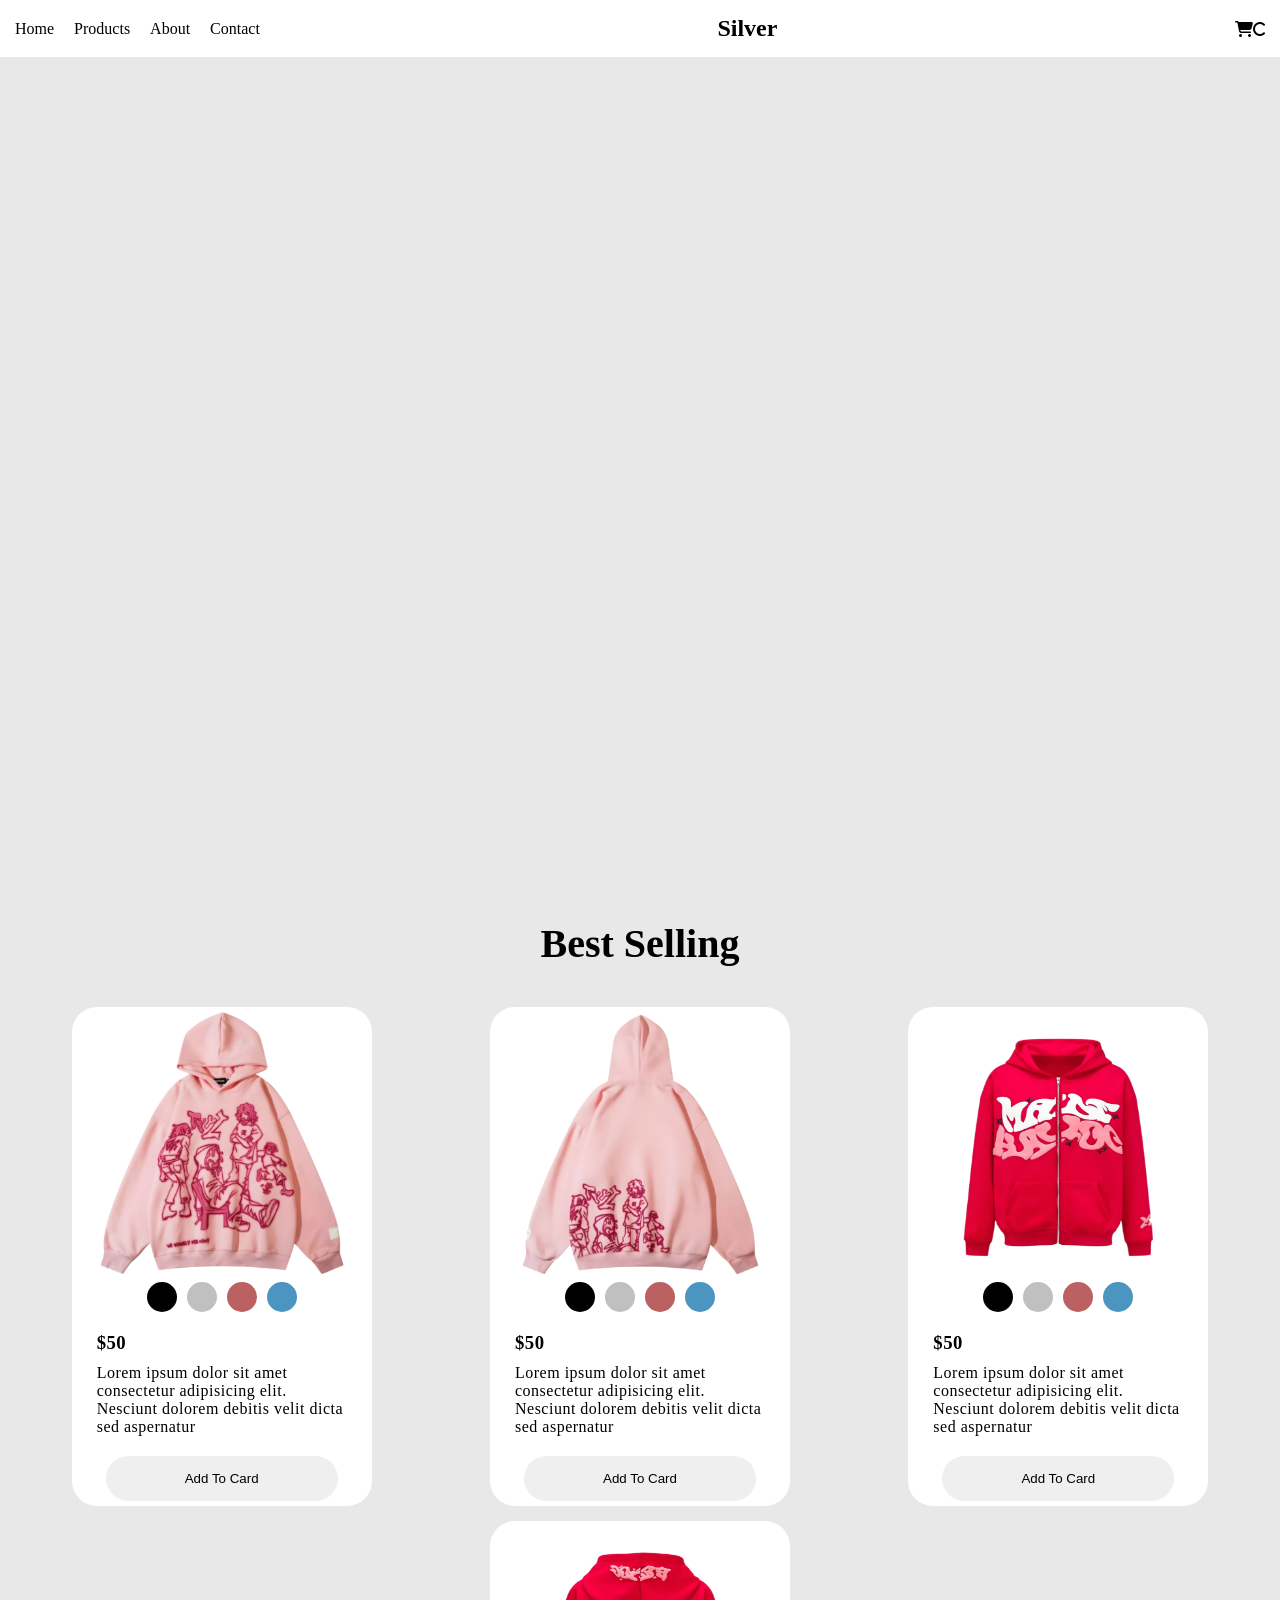
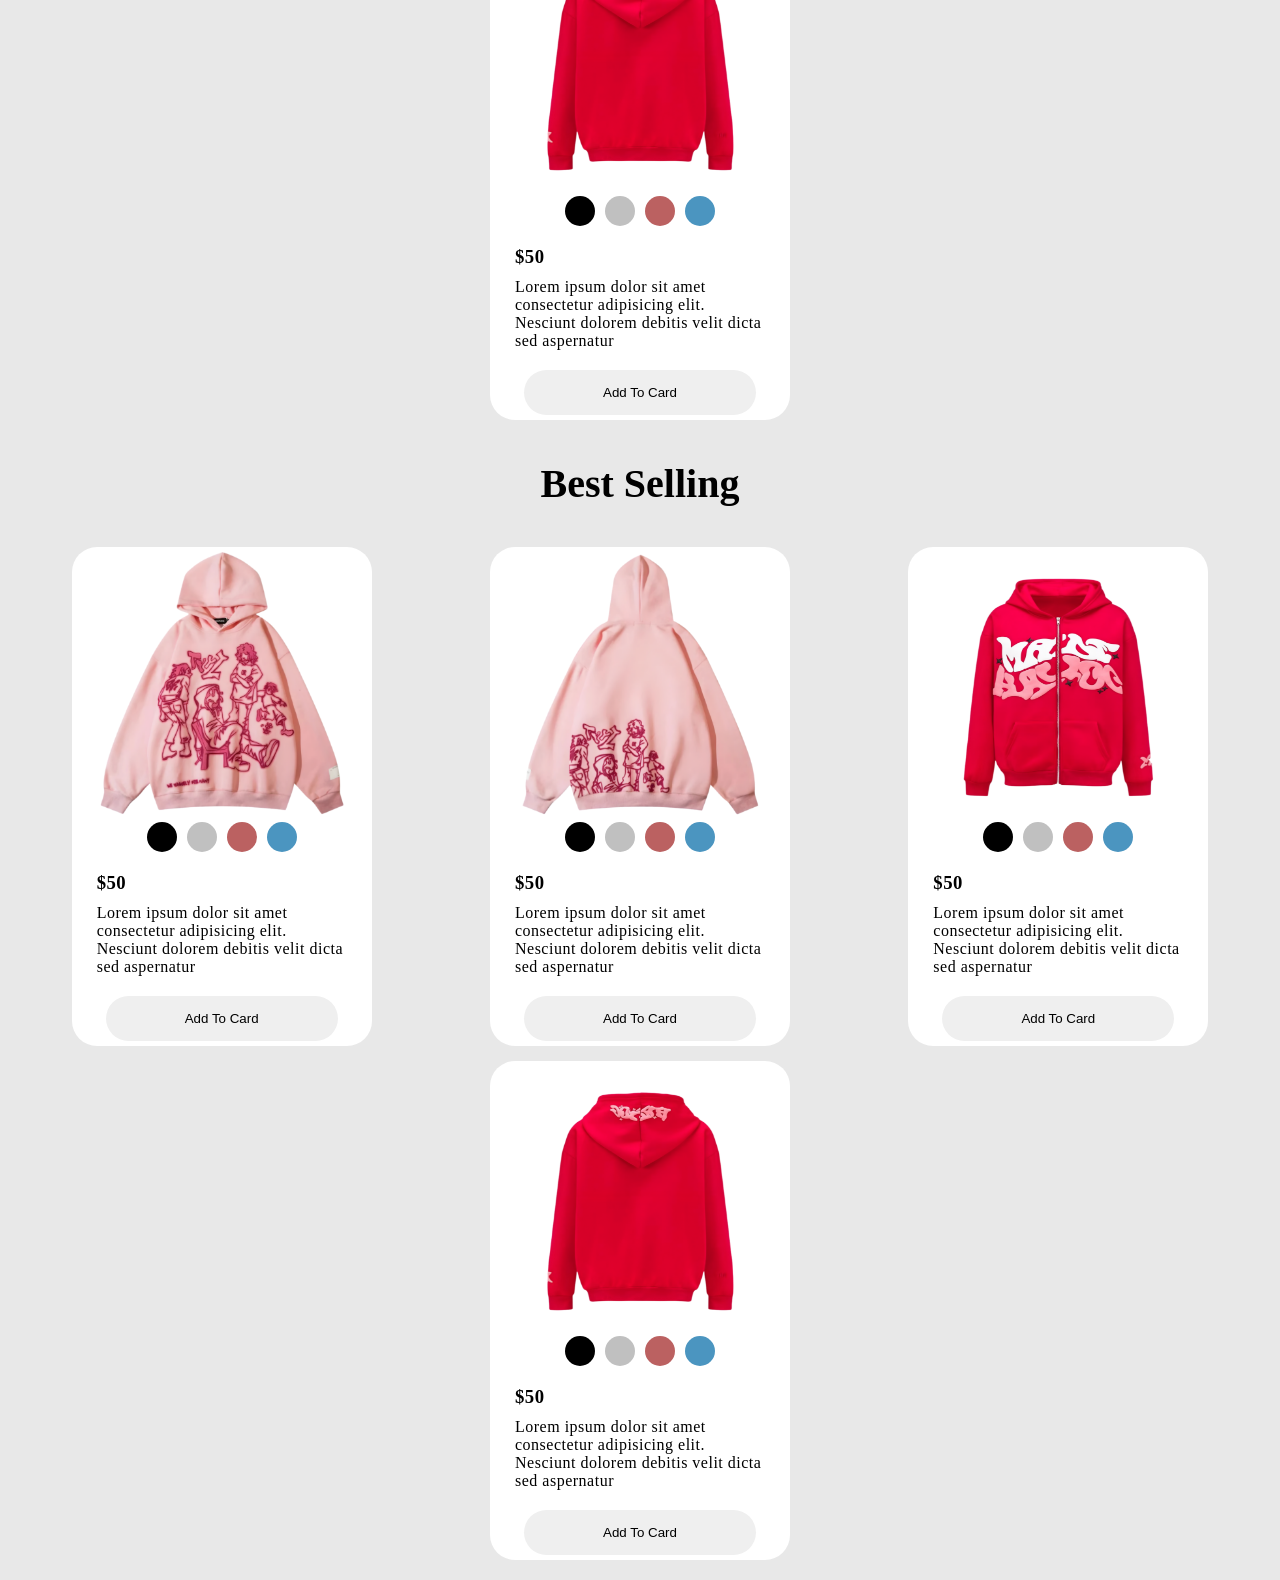
==== index.html @ 2bc3d6c4 "first commit" ====
<!DOCTYPE html>
<html lang="en">
<head>
    <meta charset="UTF-8">
    <meta name="viewport" content="width=device-width, initial-scale=1.0">
        <link rel="stylesheet"href="https://cdnjs.cloudflare.com/ajax/libs/font-awesome/6.5.1/css/all.min.css"/>
    <link rel="stylesheet" href="style.css">
    <title>Home</title>
</head>
<body>
    <header>
        <nav>
            <ul>
                <li><a href="#">Home</a></li>
                <li><a href="#">Products</a></li>
                <li><a href="#">About</a></li>
                <li><a href="#">Contact</a></li>
            </ul>
            <h1>Silver</h1>
            <i class="fa-solid fa-cart-shopping Cart">C</i>
        </nav>
    </header>
    <main>
        <!-- Section one  -->
        <section class="Hero-section"></section>
        <!-- Section Two -->
        <section class="section-Best-Selling">
            <h1>Best Selling</h1>
            <div class="section-body">
                <div class="continer-product">
                    <img src="Products/T-shirts/Front-Girl.png" alt="Best-Selling">
                    <div class="card-bar-colors">
                        <div class="color-product"></div>
                        <div class="color-product"></div>
                        <div class="color-product"></div>
                        <div class="color-product"></div>
                    </div>
                    <div class="card-product-body">
                        <h3 class="product-salary">$50</h3>
                        <p>Lorem ipsum dolor sit amet consectetur adipisicing elit. Nesciunt dolorem debitis velit dicta sed aspernatur</p>
                    </div>
                    <button class="btn-add-card">Add To Card</button>
                </div>
                <div class="continer-product">
                    <img src="Products/T-shirts/Back-Girl.png" alt="Best-Selling">
                    <div class="card-bar-colors">
                        <div class="color-product"></div>
                        <div class="color-product"></div>
                        <div class="color-product"></div>
                        <div class="color-product"></div>
                    </div>
                    <div class="card-product-body">
                        <h3 class="product-salary">$50</h3>
                        <p>Lorem ipsum dolor sit amet consectetur adipisicing elit. Nesciunt dolorem debitis velit dicta sed aspernatur</p>
                    </div>
                    <button class="btn-add-card">Add To Card</button>
                </div>
                <div class="continer-product">
                    <img src="Products/T-shirts/Front-Red.png" alt="Best-Selling">
                    <div class="card-bar-colors">
                        <div class="color-product"></div>
                        <div class="color-product"></div>
                        <div class="color-product"></div>
                        <div class="color-product"></div>
                    </div>
                    <div class="card-product-body">
                        <h3 class="product-salary">$50</h3>
                        <p>Lorem ipsum dolor sit amet consectetur adipisicing elit. Nesciunt dolorem debitis velit dicta sed aspernatur</p>
                    </div>
                    <button class="btn-add-card">Add To Card</button>
                </div>
                <div class="continer-product">
                    <img src="Products/T-shirts/Back-Red.png" alt="Best-Selling">
                    <div class="card-bar-colors">
                        <div class="color-product"></div>
                        <div class="color-product"></div>
                        <div class="color-product"></div>
                        <div class="color-product"></div>
                    </div>
                    <div class="card-product-body">
                        <h3 class="product-salary">$50</h3>
                        <p>Lorem ipsum dolor sit amet consectetur adipisicing elit. Nesciunt dolorem debitis velit dicta sed aspernatur</p>
                    </div>
                    <button class="btn-add-card">Add To Card</button>
                </div>
            </div>
        </section>



        <!--Section Three  -->
        <section class="section-Best-Selling">
            <h1>Best Selling</h1>
            <div class="section-body">
                <div class="continer-product">
                    <img src="Products/T-shirts/Front-Girl.png" alt="Best-Selling">
                    <div class="card-bar-colors">
                        <div class="color-product"></div>
                        <div class="color-product"></div>
                        <div class="color-product"></div>
                        <div class="color-product"></div>
                    </div>
                    <div class="card-product-body">
                        <h3 class="product-salary">$50</h3>
                        <p>Lorem ipsum dolor sit amet consectetur adipisicing elit. Nesciunt dolorem debitis velit dicta sed aspernatur</p>
                    </div>
                    <button class="btn-add-card">Add To Card</button>
                </div>
                <div class="continer-product">
                    <img src="Products/T-shirts/Back-Girl.png" alt="Best-Selling">
                    <div class="card-bar-colors">
                        <div class="color-product"></div>
                        <div class="color-product"></div>
                        <div class="color-product"></div>
                        <div class="color-product"></div>
                    </div>
                    <div class="card-product-body">
                        <h3 class="product-salary">$50</h3>
                        <p>Lorem ipsum dolor sit amet consectetur adipisicing elit. Nesciunt dolorem debitis velit dicta sed aspernatur</p>
                    </div>
                    <button class="btn-add-card">Add To Card</button>
                </div>
                <div class="continer-product">
                    <img src="Products/T-shirts/Front-Red.png" alt="Best-Selling">
                    <div class="card-bar-colors">
                        <div class="color-product"></div>
                        <div class="color-product"></div>
                        <div class="color-product"></div>
                        <div class="color-product"></div>
                    </div>
                    <div class="card-product-body">
                        <h3 class="product-salary">$50</h3>
                        <p>Lorem ipsum dolor sit amet consectetur adipisicing elit. Nesciunt dolorem debitis velit dicta sed aspernatur</p>
                    </div>
                    <button class="btn-add-card">Add To Card</button>
                </div>
                <div class="continer-product">
                    <img src="Products/T-shirts/Back-Red.png" alt="Best-Selling">
                    <div class="card-bar-colors">
                        <div class="color-product"></div>
                        <div class="color-product"></div>
                        <div class="color-product"></div>
                        <div class="color-product"></div>
                    </div>
                    <div class="card-product-body">
                        <h3 class="product-salary">$50</h3>
                        <p>Lorem ipsum dolor sit amet consectetur adipisicing elit. Nesciunt dolorem debitis velit dicta sed aspernatur</p>
                    </div>
                    <button class="btn-add-card">Add To Card</button>
                </div>
            </div>
        </section>




    </main>
    <script src="script.js"></script>
</body>

</html>
---- style.css ----
* {
  margin: 0;
  padding: 0;
  box-sizing: border-box;
  scroll-behavior: smooth;
}
:root {
  --mainbac: rgba(207, 207, 207, 0.459);
  --min-border-R: 25px;
}
body {
  background-color: var(--mainbac);
  text-align: center;
}
/* header */
header{
  width: 100%;
  position: fixed;
  top: 0;
  background-color: #fff;
  padding:15px;
}
header nav{
  width: 100%;
  display: flex;
  justify-content: space-between;
align-items: center;
}
header nav ul{
display: flex;
gap: 20px;
}
header nav ul li{
  list-style: none;
}
header nav ul li a{
  color: black;
  text-decoration: none;
}
/* main sections */
section {
  width: 100%;
}
.section-body{
 display: flex;
 justify-content: space-around; 
 flex-wrap: wrap;
   padding: 20px;
   gap: 15px;
}
/* section One  */
.Hero-section {
  background-image: url("logo.jpg");
  background-size: cover;
  background-position: center;
  height: 100vh;
}
/* section Two  */
.section-Best-Selling {
  display: flex;
  flex-direction: column;
  text-align:center ;
  
}
.section-Best-Selling h1{
  margin: 20px;
  font-size: 40px;
}
/* contioner card products */
.continer-product {
  width: 300px;
  padding: 5px;
  display: flex;
  flex-direction: column;
  justify-content: space-between;
  align-items: center;
  border-radius: var(--min-border-R);
  background-color: #fff;
}
.continer-product img {
  width: 90%;
height: 270px;
  /* box-shadow: inset 0px 0px 10px 0px rgba(0, 0, 0, 0.39);  */
  border-radius: var(--min-border-R);
}
/* Bar Colors in card product */
.card-bar-colors{
  width: 100%;
  height: auto;
  display: flex;
  justify-content: center;
  gap: 10px ;
}
.color-product{
  width: 30px;
  height: 30px;
  border-radius: 50%;
}
.color-product:nth-child(1){
  background-color: black;
}
.color-product:nth-child(2){
  background-color: silver;
}
.color-product:nth-child(3){
  background-color: rgb(187, 97, 97);
}
.color-product:nth-child(4){
  background-color: rgb(75, 149, 192);
}
/* body of card */

.card-product-body{
  display: flex;
  flex-direction: column;
  gap: 10px;
  text-align: start ;
  padding: 20px ;
  width: 100%;
  height: auto;
}
.card-product-body h3,p{
letter-spacing: 0.5px;
}
.btn-add-card{
  padding: 15px;
  width: 80%;
  border: none;
  border-radius: var(--min-border-R);
}




/* Media */
@media (max-width: 600px) {
  .Hero-section{
background-image: url("logo-phone.png");
  }
}
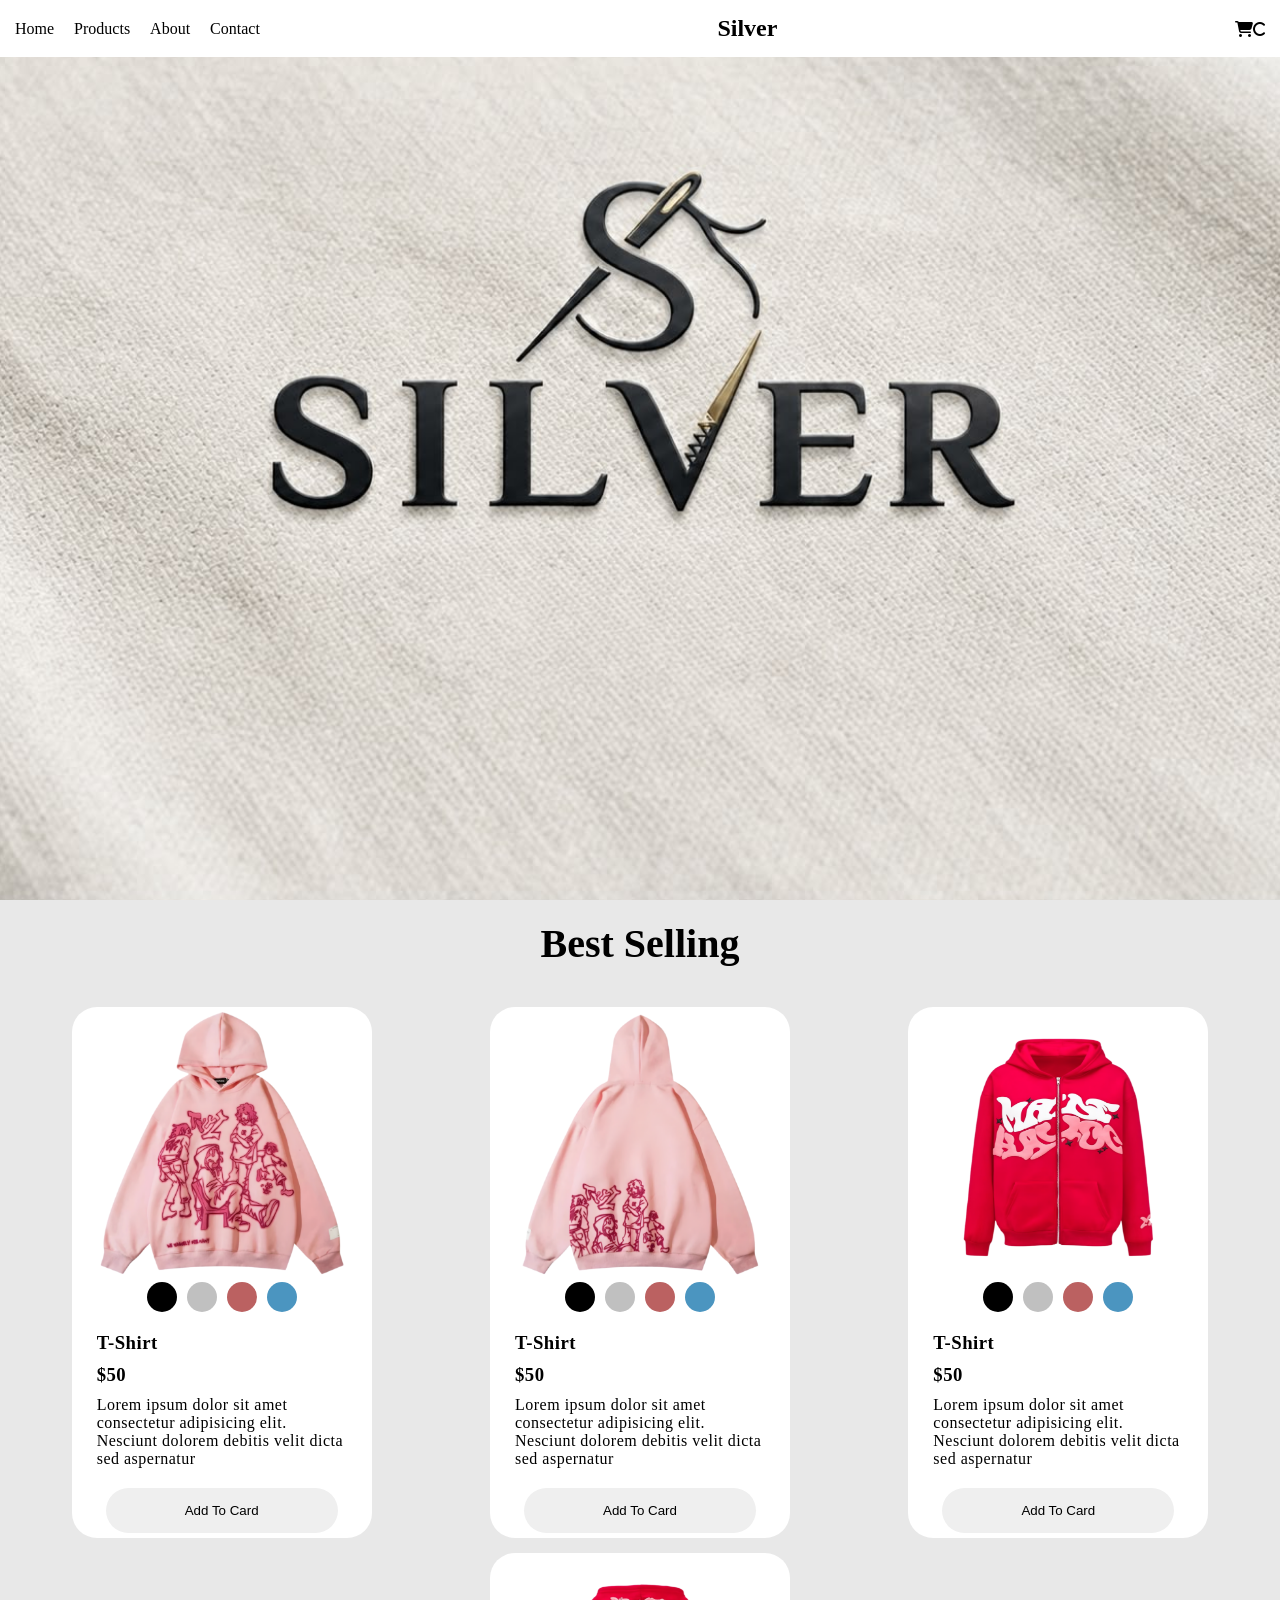
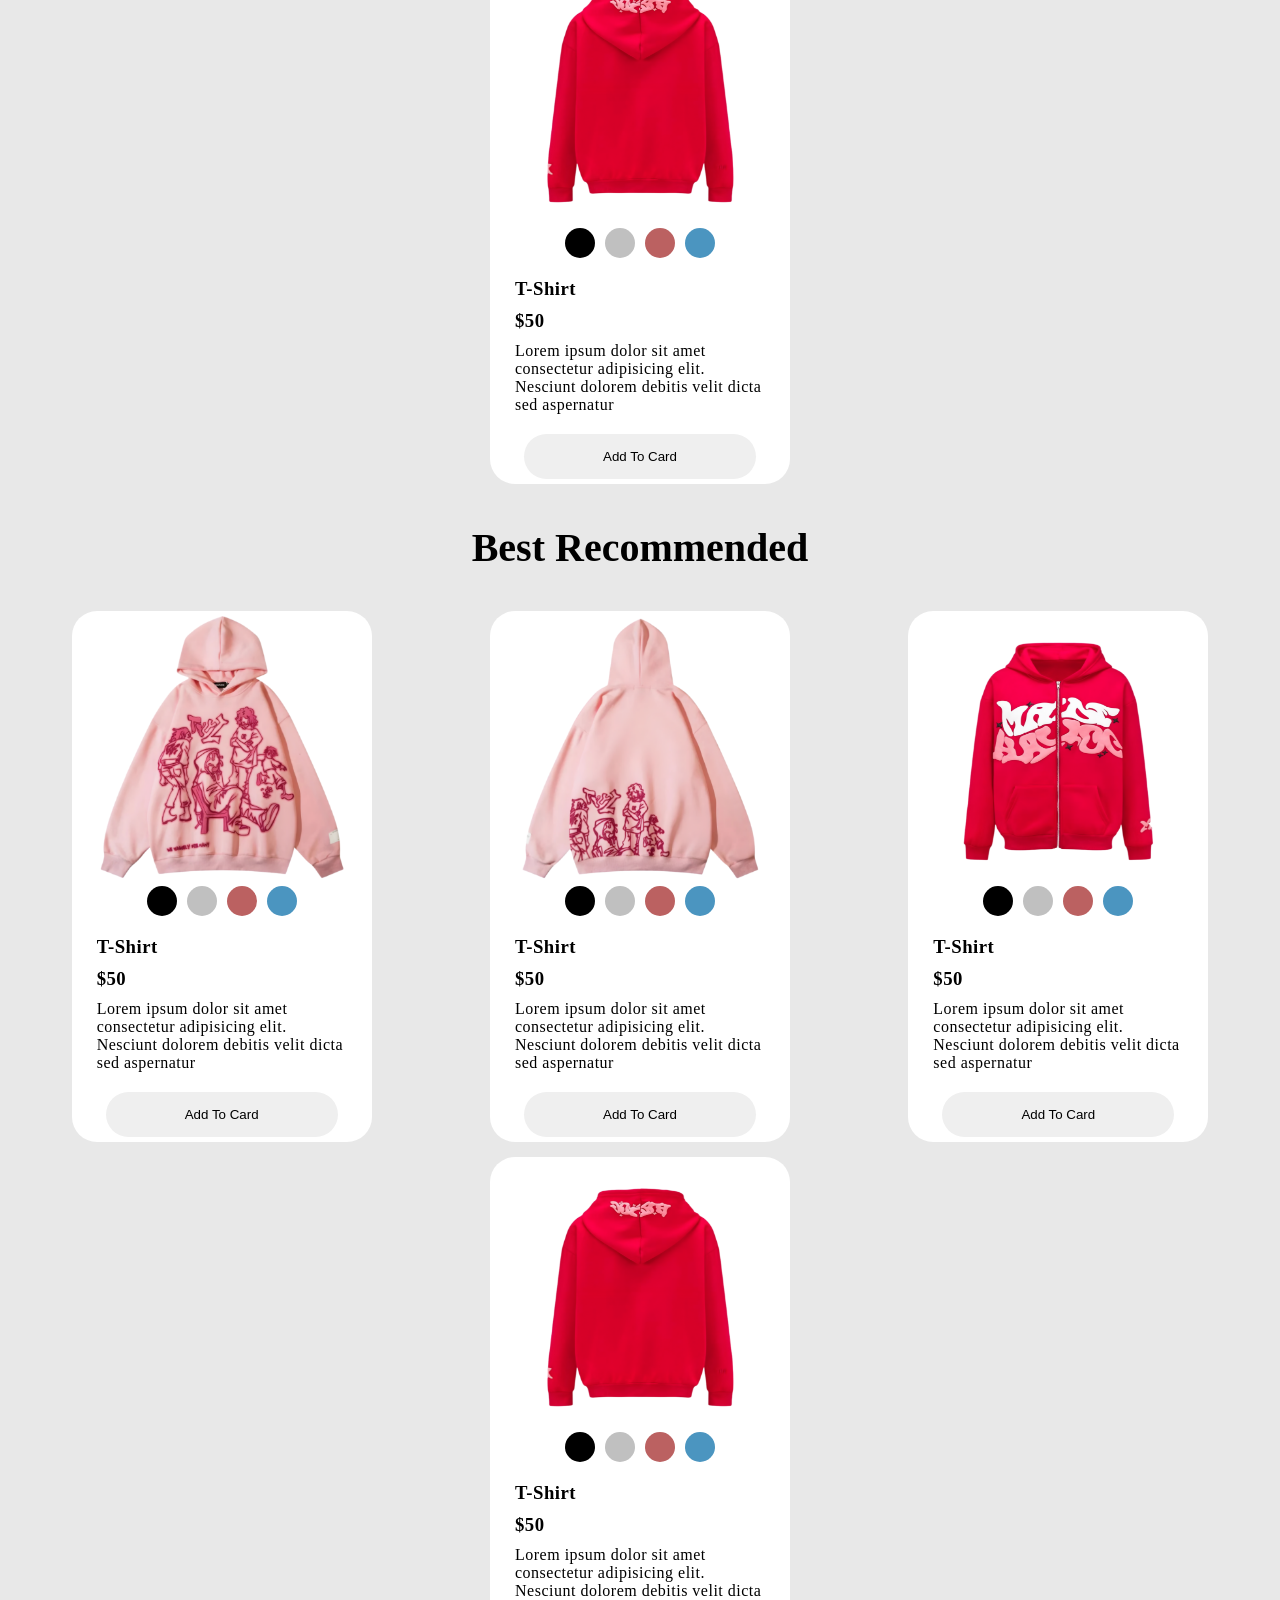
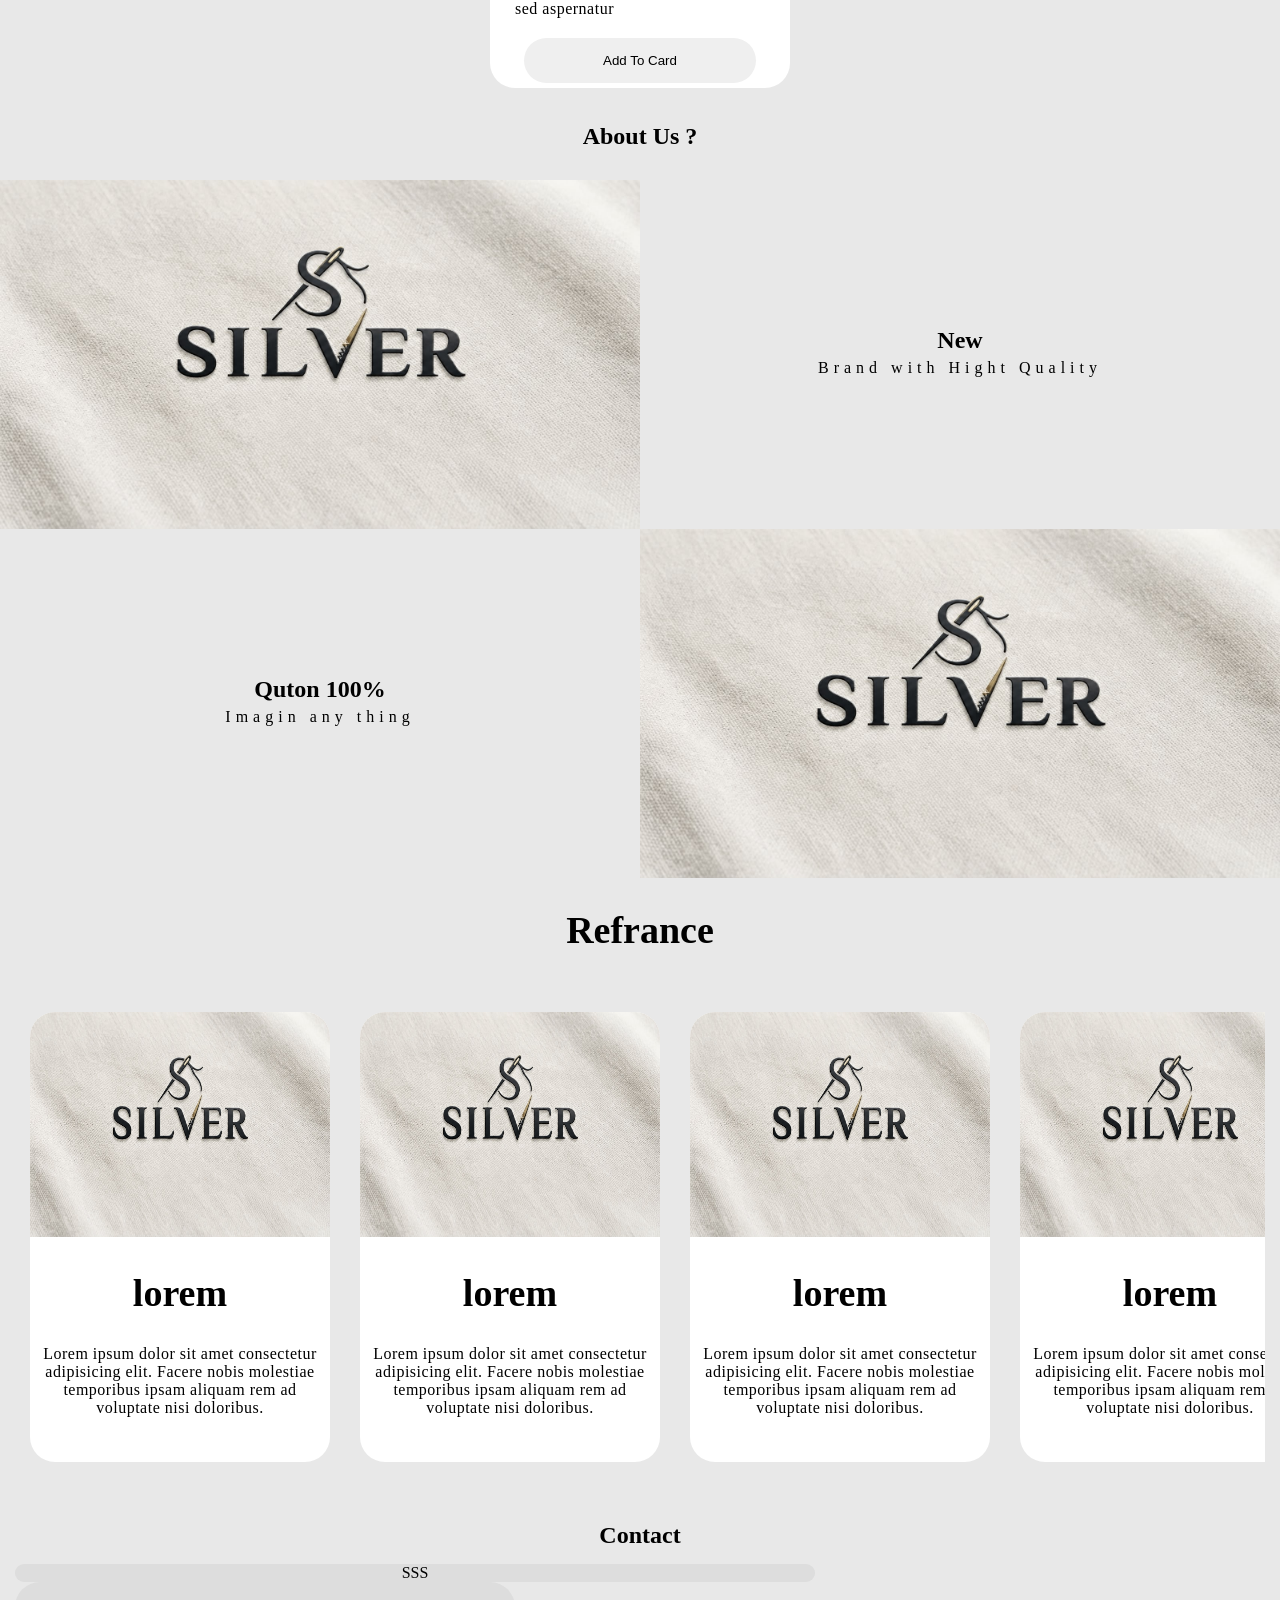
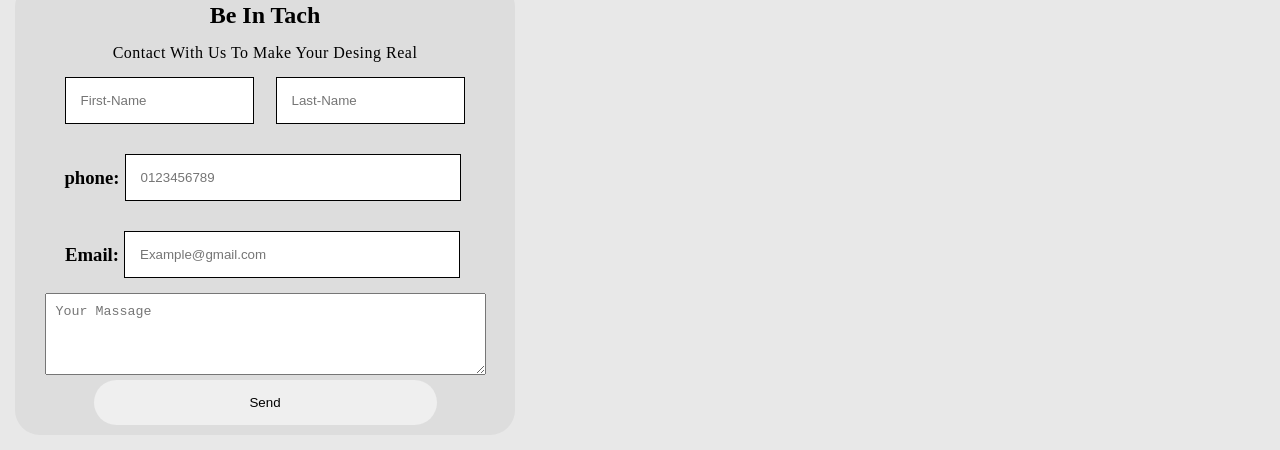
==== commit 54039d4b: "Enhance layout and content structure in index.html and style.css; add new sections and improve styli" ====
--- a/index.html
+++ b/index.html
@@ -1,12 +1,14 @@
 <!DOCTYPE html>
 <html lang="en">
+
 <head>
     <meta charset="UTF-8">
     <meta name="viewport" content="width=device-width, initial-scale=1.0">
-        <link rel="stylesheet"href="https://cdnjs.cloudflare.com/ajax/libs/font-awesome/6.5.1/css/all.min.css"/>
+    <link rel="stylesheet" href="https://cdnjs.cloudflare.com/ajax/libs/font-awesome/6.5.1/css/all.min.css" />
     <link rel="stylesheet" href="style.css">
     <title>Home</title>
 </head>
+
 <body>
     <header>
         <nav>
@@ -36,6 +38,7 @@
                         <div class="color-product"></div>
                     </div>
                     <div class="card-product-body">
+                        <h3>T-Shirt</h3>
                         <h3 class="product-salary">$50</h3>
                         <p>Lorem ipsum dolor sit amet consectetur adipisicing elit. Nesciunt dolorem debitis velit dicta sed aspernatur</p>
                     </div>
@@ -50,6 +53,7 @@
                         <div class="color-product"></div>
                     </div>
                     <div class="card-product-body">
+                        <h3>T-Shirt</h3>
                         <h3 class="product-salary">$50</h3>
                         <p>Lorem ipsum dolor sit amet consectetur adipisicing elit. Nesciunt dolorem debitis velit dicta sed aspernatur</p>
                     </div>
@@ -64,6 +68,7 @@
                         <div class="color-product"></div>
                     </div>
                     <div class="card-product-body">
+                        <h3>T-Shirt</h3>
                         <h3 class="product-salary">$50</h3>
                         <p>Lorem ipsum dolor sit amet consectetur adipisicing elit. Nesciunt dolorem debitis velit dicta sed aspernatur</p>
                     </div>
@@ -78,6 +83,7 @@
                         <div class="color-product"></div>
                     </div>
                     <div class="card-product-body">
+                        <h3>T-Shirt</h3>
                         <h3 class="product-salary">$50</h3>
                         <p>Lorem ipsum dolor sit amet consectetur adipisicing elit. Nesciunt dolorem debitis velit dicta sed aspernatur</p>
                     </div>
@@ -86,11 +92,9 @@
             </div>
         </section>
 
-
-
         <!--Section Three  -->
         <section class="section-Best-Selling">
-            <h1>Best Selling</h1>
+            <h1>Best Recommended</h1>
             <div class="section-body">
                 <div class="continer-product">
                     <img src="Products/T-shirts/Front-Girl.png" alt="Best-Selling">
@@ -101,6 +105,7 @@
                         <div class="color-product"></div>
                     </div>
                     <div class="card-product-body">
+                        <h3>T-Shirt</h3>
                         <h3 class="product-salary">$50</h3>
                         <p>Lorem ipsum dolor sit amet consectetur adipisicing elit. Nesciunt dolorem debitis velit dicta sed aspernatur</p>
                     </div>
@@ -115,6 +120,7 @@
                         <div class="color-product"></div>
                     </div>
                     <div class="card-product-body">
+                        <h3>T-Shirt</h3>
                         <h3 class="product-salary">$50</h3>
                         <p>Lorem ipsum dolor sit amet consectetur adipisicing elit. Nesciunt dolorem debitis velit dicta sed aspernatur</p>
                     </div>
@@ -129,6 +135,7 @@
                         <div class="color-product"></div>
                     </div>
                     <div class="card-product-body">
+                        <h3>T-Shirt</h3>
                         <h3 class="product-salary">$50</h3>
                         <p>Lorem ipsum dolor sit amet consectetur adipisicing elit. Nesciunt dolorem debitis velit dicta sed aspernatur</p>
                     </div>
@@ -143,6 +150,7 @@
                         <div class="color-product"></div>
                     </div>
                     <div class="card-product-body">
+                        <h3>T-Shirt</h3>
                         <h3 class="product-salary">$50</h3>
                         <p>Lorem ipsum dolor sit amet consectetur adipisicing elit. Nesciunt dolorem debitis velit dicta sed aspernatur</p>
                     </div>
@@ -150,10 +158,116 @@
                 </div>
             </div>
         </section>
-
-
-
-
+        <!-- Section About -->
+        <section class="section-About">
+            <h1>About Us ?</h1>
+            <div class="About-body">
+                <div class="About-Continer">
+                    <img src="photos/logo.jpg" alt="About-imge" width="50%" height="auto">
+                    <div class="About-continer-text">
+                        <h1>New</h1>
+                        <p>Brand with Hight Quality</p>
+                    </div>
+                </div>
+                <div class="About-Continer">
+                    <img src="photos/logo.jpg" alt="About-imge" width="50%" height="auto">
+                    <div class="About-continer-text">
+                        <h1>100% Quton</h1>
+                        <p>Imagin any thing</p>
+                    </div>
+                </div>
+
+            </div>
+            
+        </section>
+        <!-- Section Refrance -->
+    <section class="section-Refrance">
+<h1>Refrance</h1>
+<div class="Refrance-body">
+<div class="continer-Scroll">
+    <div class="card-Refrance">
+        <img src="photos/logo.jpg" alt="Refrance-imge">
+<div class="card-Refrance-text">
+    <h1>lorem</h1>
+    <p>Lorem ipsum dolor sit amet consectetur adipisicing elit. Facere nobis molestiae temporibus ipsam aliquam rem ad voluptate nisi doloribus. </p>
+</div>    
+    </div>
+    <div class="card-Refrance">
+        <img src="photos/logo.jpg" alt="Refrance-imge">
+<div class="card-Refrance-text">
+    <h1>lorem</h1>
+    <p>Lorem ipsum dolor sit amet consectetur adipisicing elit. Facere nobis molestiae temporibus ipsam aliquam rem ad voluptate nisi doloribus. </p>
+</div>    
+    </div>
+    <div class="card-Refrance">
+        <img src="photos/logo.jpg" alt="Refrance-imge">
+<div class="card-Refrance-text">
+    <h1>lorem</h1>
+    <p>Lorem ipsum dolor sit amet consectetur adipisicing elit. Facere nobis molestiae temporibus ipsam aliquam rem ad voluptate nisi doloribus. </p>
+</div>    
+    </div>
+    <div class="card-Refrance">
+        <img src="photos/logo.jpg" alt="Refrance-imge">
+<div class="card-Refrance-text">
+    <h1>lorem</h1>
+    <p>Lorem ipsum dolor sit amet consectetur adipisicing elit. Facere nobis molestiae temporibus ipsam aliquam rem ad voluptate nisi doloribus. </p>
+</div>    
+    </div>
+    <div class="card-Refrance">
+        <img src="photos/logo.jpg" alt="Refrance-imge">
+<div class="card-Refrance-text">
+    <h1>lorem</h1>
+    <p>Lorem ipsum dolor sit amet consectetur adipisicing elit. Facere nobis molestiae temporibus ipsam aliquam rem ad voluptate nisi doloribus. </p>
+</div>    
+    </div>
+    <div class="card-Refrance">
+        <img src="photos/logo.jpg" alt="Refrance-imge">
+<div class="card-Refrance-text">
+    <h1>lorem</h1>
+    <p>Lorem ipsum dolor sit amet consectetur adipisicing elit. Facere nobis molestiae temporibus ipsam aliquam rem ad voluptate nisi doloribus. </p>
+</div>    
+    </div>
+    <div class="card-Refrance">
+        <img src="photos/logo.jpg" alt="Refrance-imge">
+<div class="card-Refrance-text">
+    <h1>lorem</h1>
+    <p>Lorem ipsum dolor sit amet consectetur adipisicing elit. Facere nobis molestiae temporibus ipsam aliquam rem ad voluptate nisi doloribus. </p>
+</div>    
+    </div>
+
+</div>
+
+
+</div>
+</section>
+
+<!-- Section Contact -->
+    <section class="section-contact">
+<h1>Contact</h1>
+<div class="contact-body'">
+<div class="div-Social">SSS</div>
+<div class="continer-contact">
+    <form action="">
+        <h1>Be In Tach</h1>
+        <p>Contact With Us To Make Your Desing Real</p>
+        <div class="groub-input-name">
+            <input type="text" id="First-name" placeholder="First-Name">
+            <input type="text" id="Last-name" placeholder="Last-Name">
+        </div>
+        <div class="groub-input">
+            <h3>phone: </h3>
+            <input type="text" id="phone-number"  placeholder="0123456789" >
+        </div>
+        <div class="groub-input">
+            <h3>Email:</h3>
+            <input type="email" id="Email" placeholder="Example@gmail.com">
+        </div>
+            <textarea name="massge" rows="4" id="clint-Massage" placeholder="Your Massage"></textarea>
+<button class="btn-send">Send</button>    
+</form>
+</div>
+</div>
+    </section>
     </main>
     <script src="script.js"></script>
 </body>
--- a/style.css
+++ b/style.css
@@ -13,44 +13,46 @@
   text-align: center;
 }
 /* header */
-header{
+header {
   width: 100%;
   position: fixed;
   top: 0;
   background-color: #fff;
-  padding:15px;
-}
-header nav{
+  padding: 15px;
+  z-index: 10;
+}
+header nav {
   width: 100%;
   display: flex;
   justify-content: space-between;
-align-items: center;
-}
-header nav ul{
-display: flex;
-gap: 20px;
-}
-header nav ul li{
+  align-items: center;
+}
+header nav ul {
+  display: flex;
+  gap: 20px;
+}
+header nav ul li {
   list-style: none;
 }
-header nav ul li a{
+header nav ul li a {
   color: black;
   text-decoration: none;
 }
+
 /* main sections */
 section {
   width: 100%;
 }
-.section-body{
- display: flex;
- justify-content: space-around; 
- flex-wrap: wrap;
-   padding: 20px;
-   gap: 15px;
+.section-body {
+  display: flex;
+  justify-content: space-around;
+  flex-wrap: wrap;
+  padding: 20px;
+  gap: 15px;
 }
 /* section One  */
 .Hero-section {
-  background-image: url("logo.jpg");
+  background-image: url("photos/logo.jpg");
   background-size: cover;
   background-position: center;
   height: 100vh;
@@ -59,10 +61,9 @@
 .section-Best-Selling {
   display: flex;
   flex-direction: column;
-  text-align:center ;
-  
-}
-.section-Best-Selling h1{
+  text-align: center;
+}
+.section-Best-Selling h1 {
   margin: 20px;
   font-size: 40px;
 }
@@ -79,62 +80,191 @@
 }
 .continer-product img {
   width: 90%;
-height: 270px;
+  height: 270px;
   /* box-shadow: inset 0px 0px 10px 0px rgba(0, 0, 0, 0.39);  */
   border-radius: var(--min-border-R);
 }
 /* Bar Colors in card product */
-.card-bar-colors{
+.card-bar-colors {
   width: 100%;
   height: auto;
   display: flex;
   justify-content: center;
-  gap: 10px ;
-}
-.color-product{
+  gap: 10px;
+}
+.color-product {
   width: 30px;
   height: 30px;
   border-radius: 50%;
 }
-.color-product:nth-child(1){
+.color-product:nth-child(1) {
   background-color: black;
 }
-.color-product:nth-child(2){
+.color-product:nth-child(2) {
   background-color: silver;
 }
-.color-product:nth-child(3){
+.color-product:nth-child(3) {
   background-color: rgb(187, 97, 97);
 }
-.color-product:nth-child(4){
+.color-product:nth-child(4) {
   background-color: rgb(75, 149, 192);
 }
 /* body of card */
 
-.card-product-body{
+.card-product-body {
   display: flex;
   flex-direction: column;
   gap: 10px;
-  text-align: start ;
-  padding: 20px ;
+  text-align: start;
+  padding: 20px;
   width: 100%;
   height: auto;
 }
-.card-product-body h3,p{
-letter-spacing: 0.5px;
-}
-.btn-add-card{
+.card-product-body h3,
+p {
+  letter-spacing: 0.5px;
+}
+.btn-add-card {
   padding: 15px;
   width: 80%;
   border: none;
   border-radius: var(--min-border-R);
 }
-
-
-
+/* Section About */
+.section-About {
+  margin-top: 15px;
+}
+.About-body {
+  margin-top: 30px;
+}
+.About-Continer {
+  display: flex;
+  flex-wrap: wrap;
+}
+.About-Continer:nth-child(2) {
+  direction: rtl;
+}
+.About-continer-text {
+  width: 50%;
+  align-content: center;
+  text-align: center;
+}
+.About-continer-text p {
+  margin: 5px;
+  letter-spacing: 5px;
+}
+/* Section Refrance */
+.section-Refrance h1 {
+  margin: 30px;
+  font-size: 38px;
+}
+.Refrance-body {
+  padding: 15px;
+  position: relative;
+}
+.continer-Scroll {
+  display: flex;
+  flex-wrap: nowrap;
+  justify-content: flex-start;
+  overflow-x: auto;
+  scroll-behavior: smooth;
+  scroll-snap-type: x mandatory;
+}
+.continer-Scroll::-webkit-scrollbar {
+  display: none;
+}
+.card-Refrance {
+  width: 300px;
+  height: 450px;
+  margin: 15px;
+  flex-shrink: 0;
+  border-radius: var(--min-border-R);
+  background-color: #fff;
+}
+.card-Refrance img {
+  width: 100%;
+  height: 50%;
+  border-radius: 25px 25px 0px 0px;
+}
+/* section-contact */
+.section-contact {
+  padding: 15px;
+}
+.section-contact h1 {
+  margin: 15px;
+}
+
+.contact-body {
+  width: 100%;
+  padding: 5px;
+  display: flex;
+  flex-wrap: wrap;
+  justify-content: space-between;
+  border-radius: var(--min-border-R);
+  background-color: #fff;
+}
+.div-Social {
+  border-radius: var(--min-border-R);
+  width: 800px;
+  background-color: var(--mainbac);
+}
+/* Form */
+.continer-contact {
+  width: 500px;
+  height: 100%;
+  padding: 5px;
+  background-color: var(--mainbac);
+  border-radius: var(--min-border-R);
+}
+form {
+  display: flex;
+  flex-direction: column;
+  align-items: center;
+}
+.groub-input-name {
+  display: flex;
+  justify-content: space-around;
+  padding: 10px;
+}
+.groub-input-name input {
+  width: 45%;
+}
+.groub-input {
+  width: 100%;
+  margin: 5px;
+  padding: 5px;
+  display: flex;
+  justify-content: center;
+  align-items: center;
+  position: relative;
+}
+input {
+  padding: 15px;
+  width: 70%;
+  margin: 5px;
+  border: solid 0.5px black;
+}
+.groub-input h3 {
+}
+#clint-Massage {
+  width: 90%;
+  height: auto;
+  padding: 10px;
+}
+.btn-send {
+  width: 70%;
+  padding: 15px;
+  margin: 5px;
+  border-radius: var(--min-border-R);
+  border: none;
+}
+.btn-send:hover {
+  cursor: pointer;
+}
 
 /* Media */
 @media (max-width: 600px) {
-  .Hero-section{
-background-image: url("logo-phone.png");
+  .Hero-section {
+    background-image: url("photos/logo-phone.png");
   }
-}+}
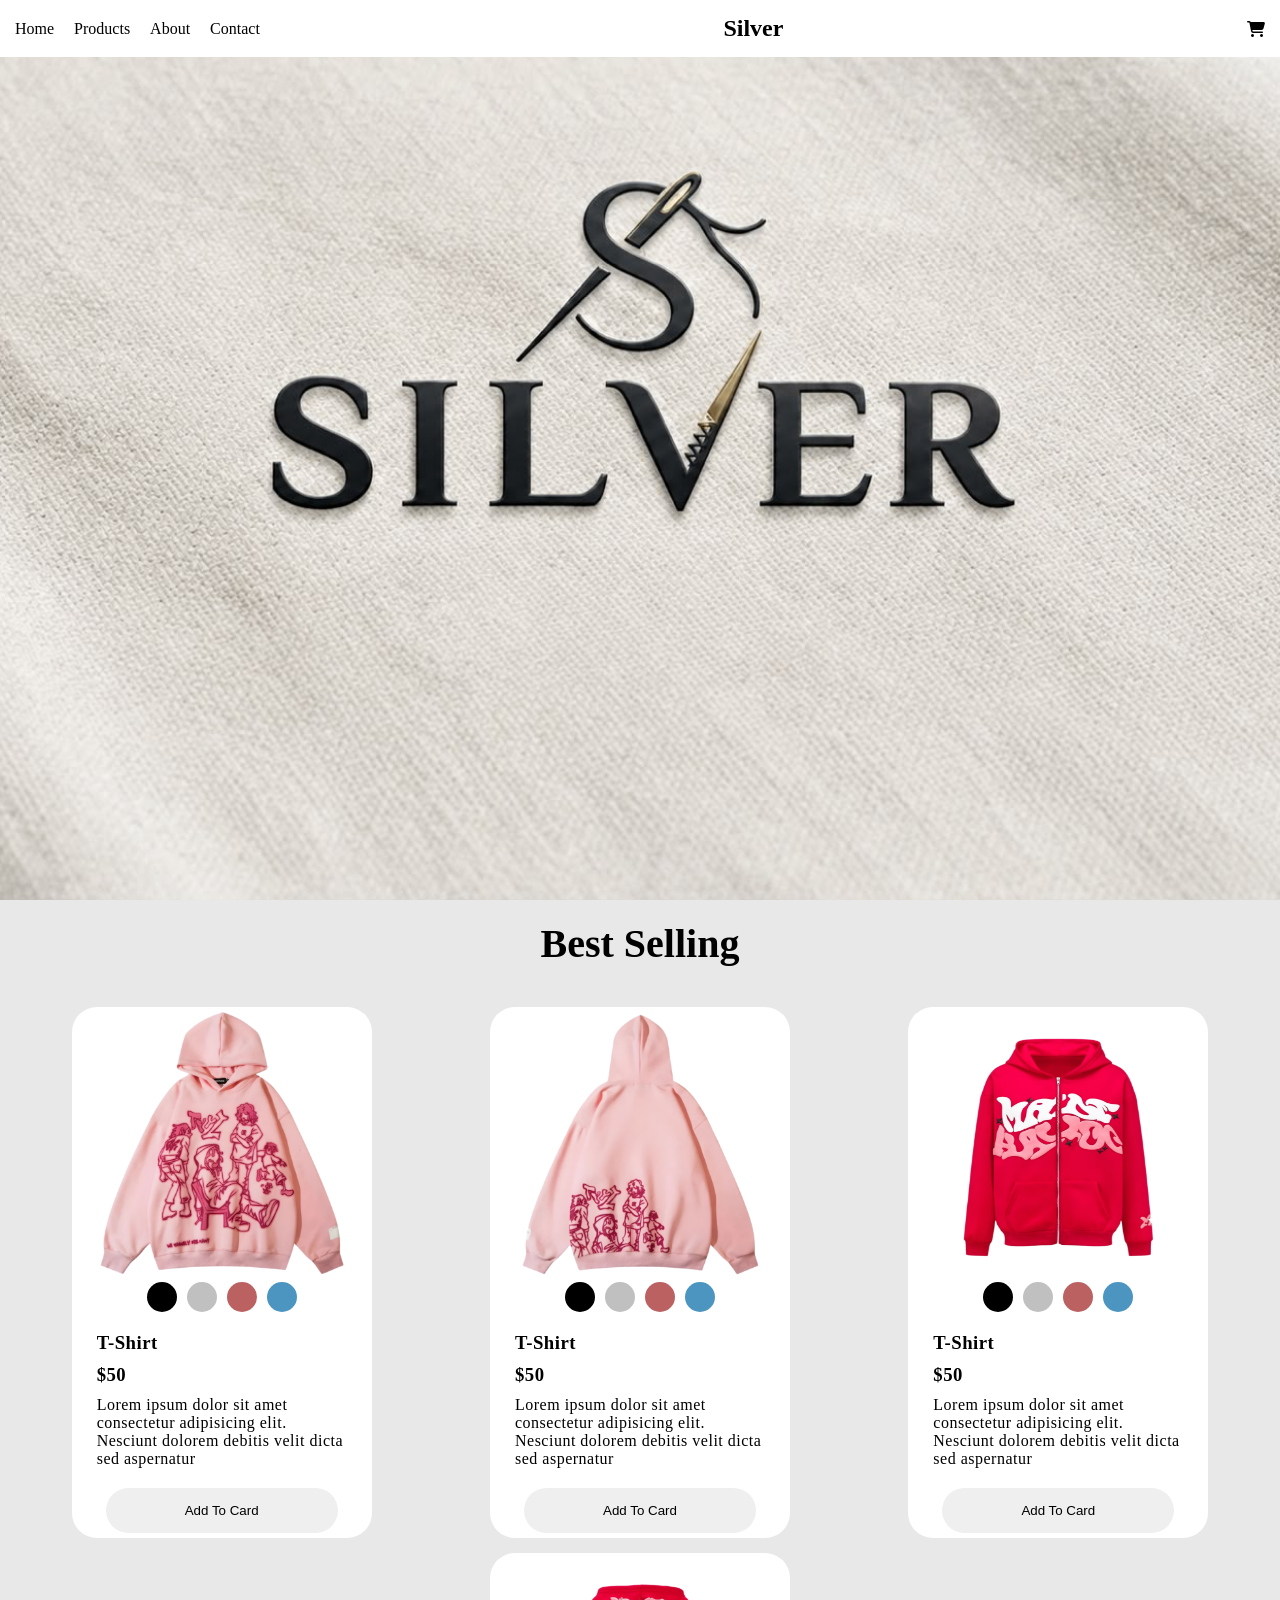
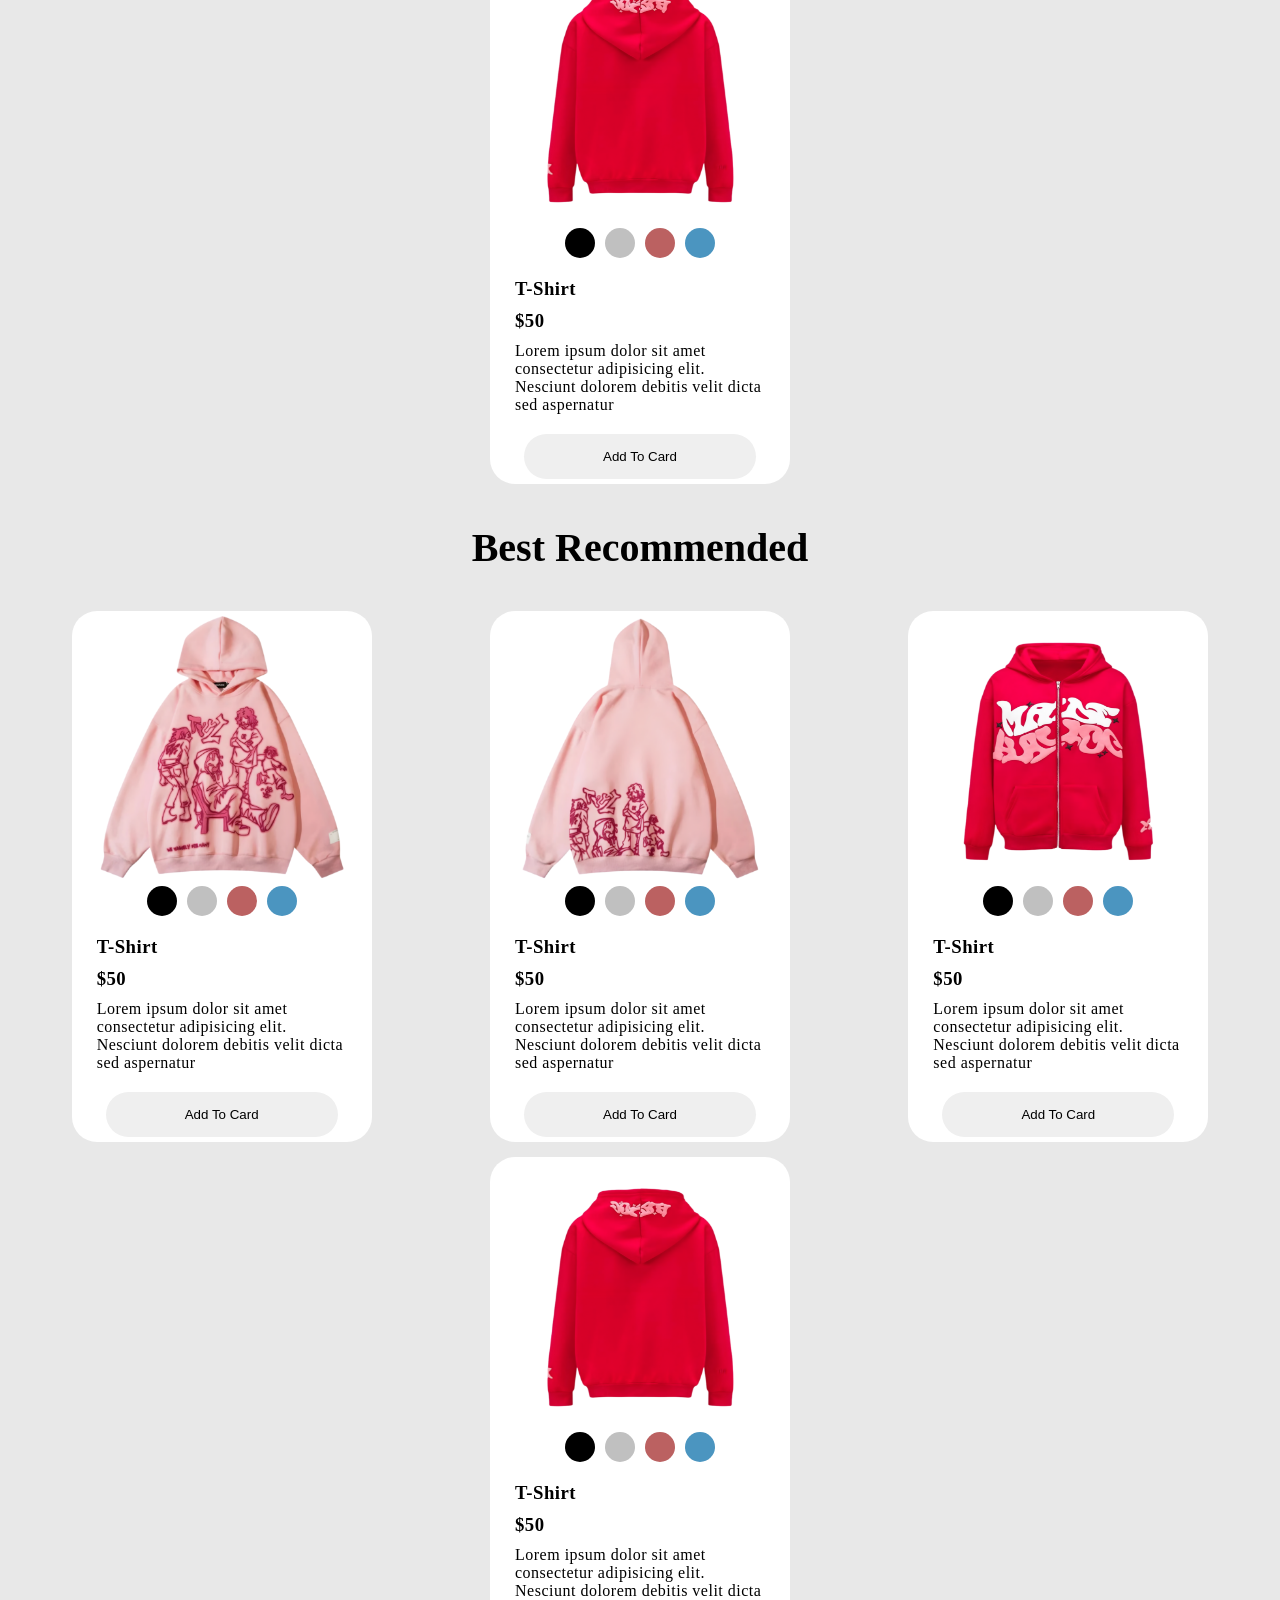
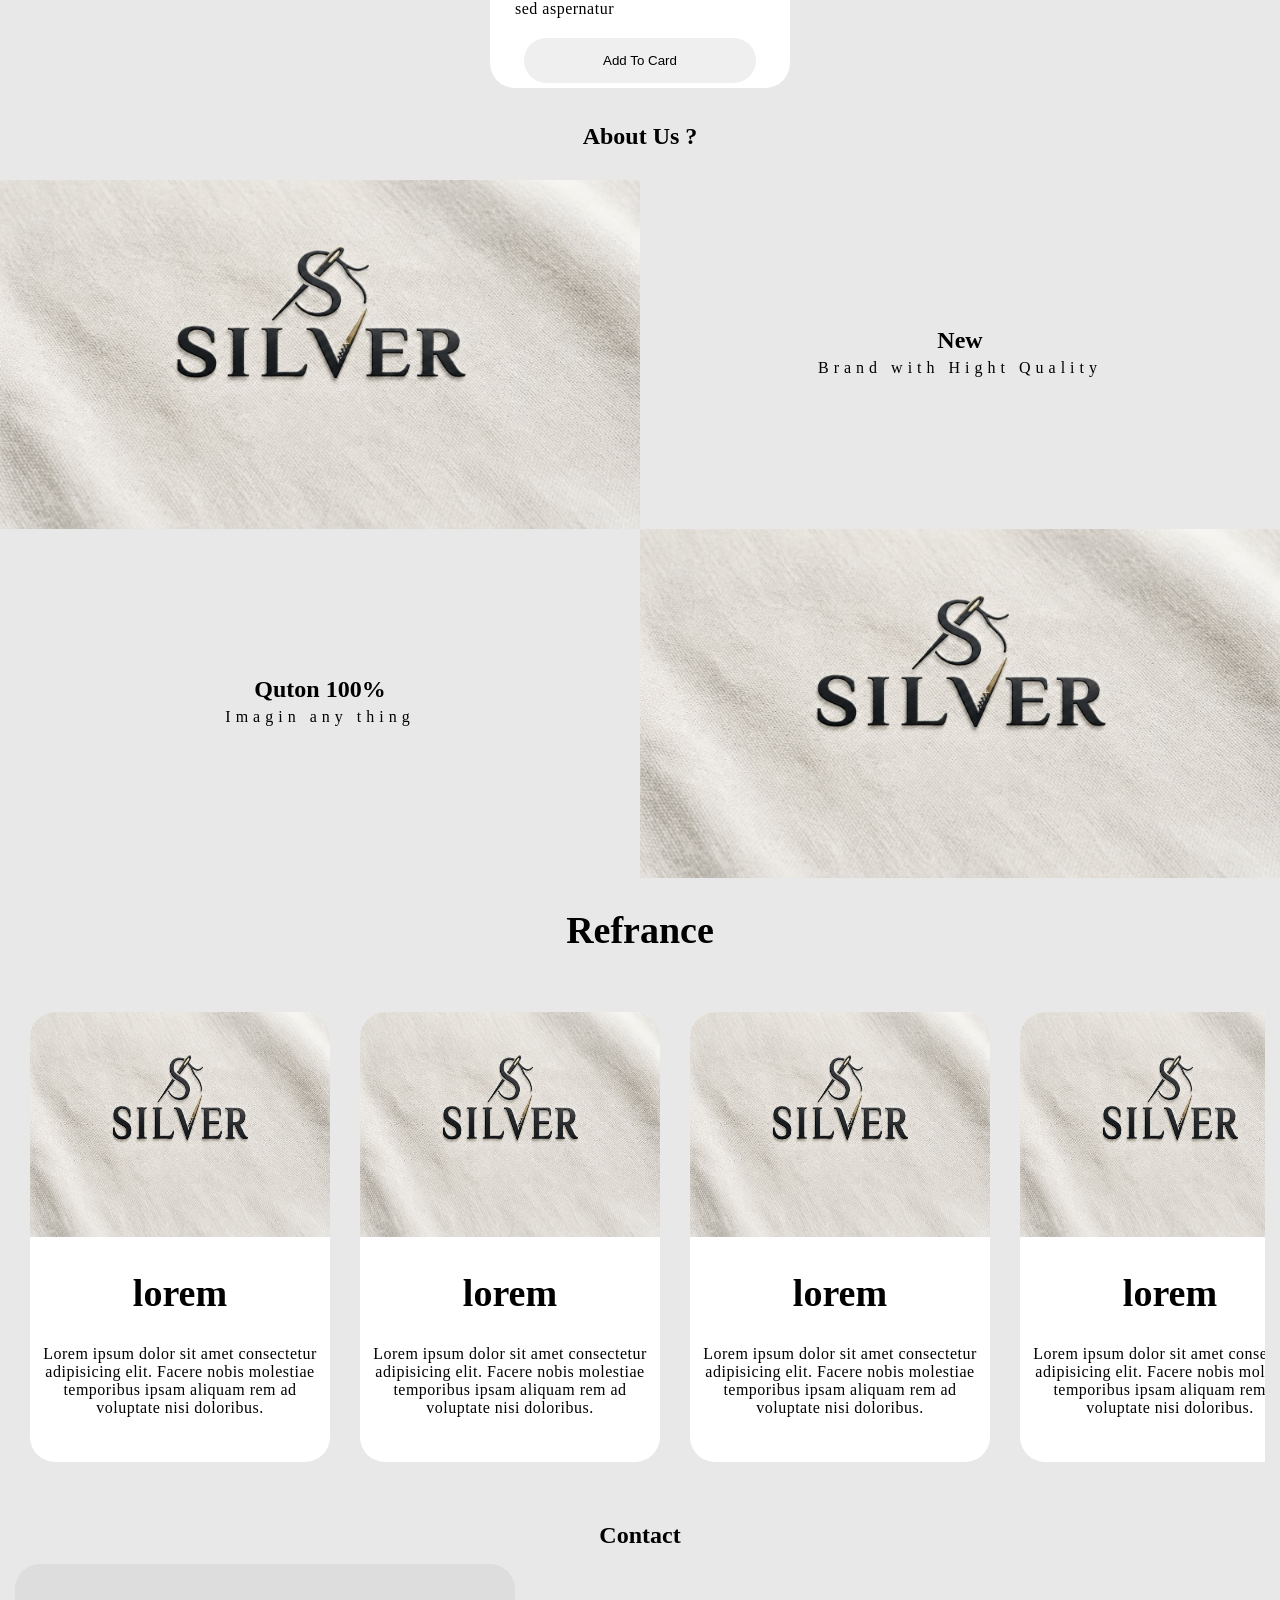
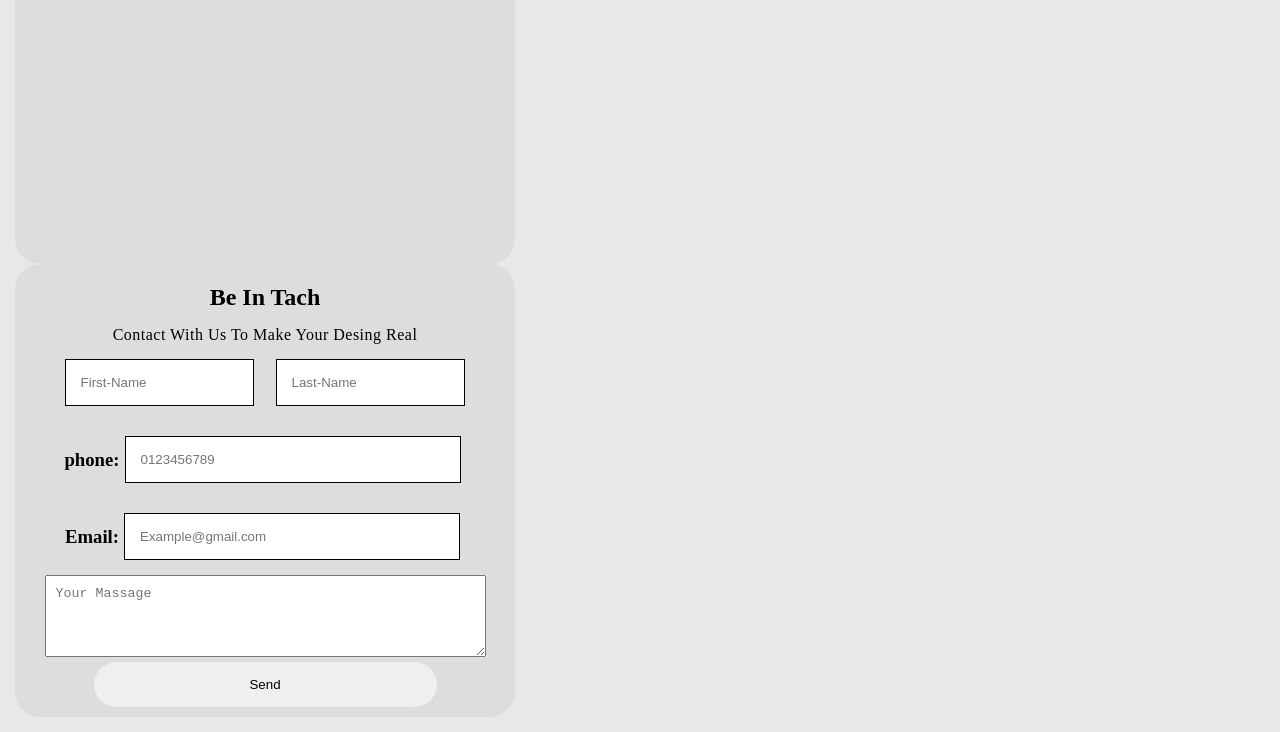
==== commit 024c3b91: "Fix HTML structure and improve CSS styles for contact section; adjust widths and layout" ====
--- a/index.html
+++ b/index.html
@@ -19,7 +19,7 @@
                 <li><a href="#">Contact</a></li>
             </ul>
             <h1>Silver</h1>
-            <i class="fa-solid fa-cart-shopping Cart">C</i>
+            <i class="fa-solid fa-cart-shopping Cart"></i>
         </nav>
     </header>
     <main>
@@ -245,7 +245,7 @@
     <section class="section-contact">
 <h1>Contact</h1>
 <div class="contact-body'">
-<div class="div-Social">SSS</div>
+<div class="div-Social"></div>
 <div class="continer-contact">
     <form action="">
         <h1>Be In Tach</h1>
--- a/style.css
+++ b/style.css
@@ -189,6 +189,7 @@
 /* section-contact */
 .section-contact {
   padding: 15px;
+  width: 100%;
 }
 .section-contact h1 {
   margin: 15px;
@@ -199,13 +200,14 @@
   padding: 5px;
   display: flex;
   flex-wrap: wrap;
-  justify-content: space-between;
+  justify-content: space-around;
   border-radius: var(--min-border-R);
   background-color: #fff;
 }
 .div-Social {
   border-radius: var(--min-border-R);
-  width: 800px;
+  width: 500px;
+  height: 300px;
   background-color: var(--mainbac);
 }
 /* Form */
@@ -243,8 +245,6 @@
   width: 70%;
   margin: 5px;
   border: solid 0.5px black;
-}
-.groub-input h3 {
 }
 #clint-Massage {
   width: 90%;
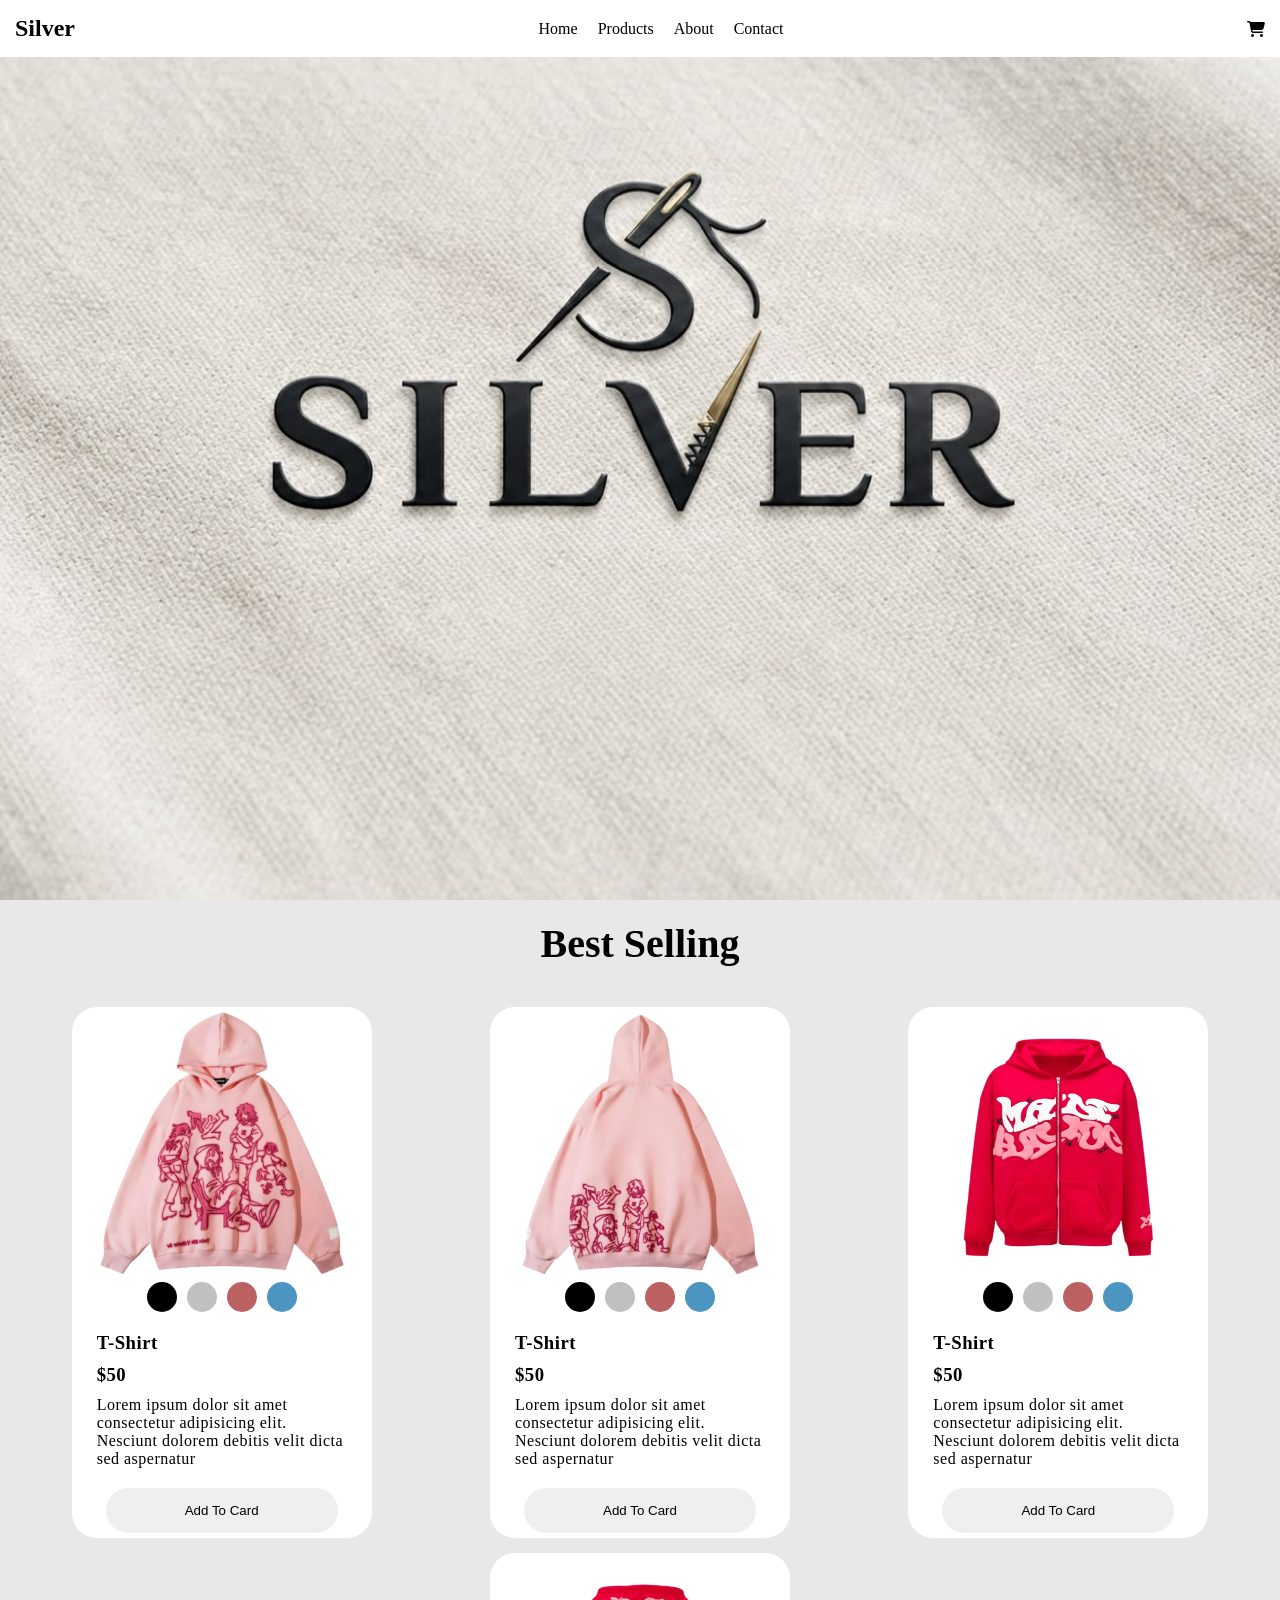
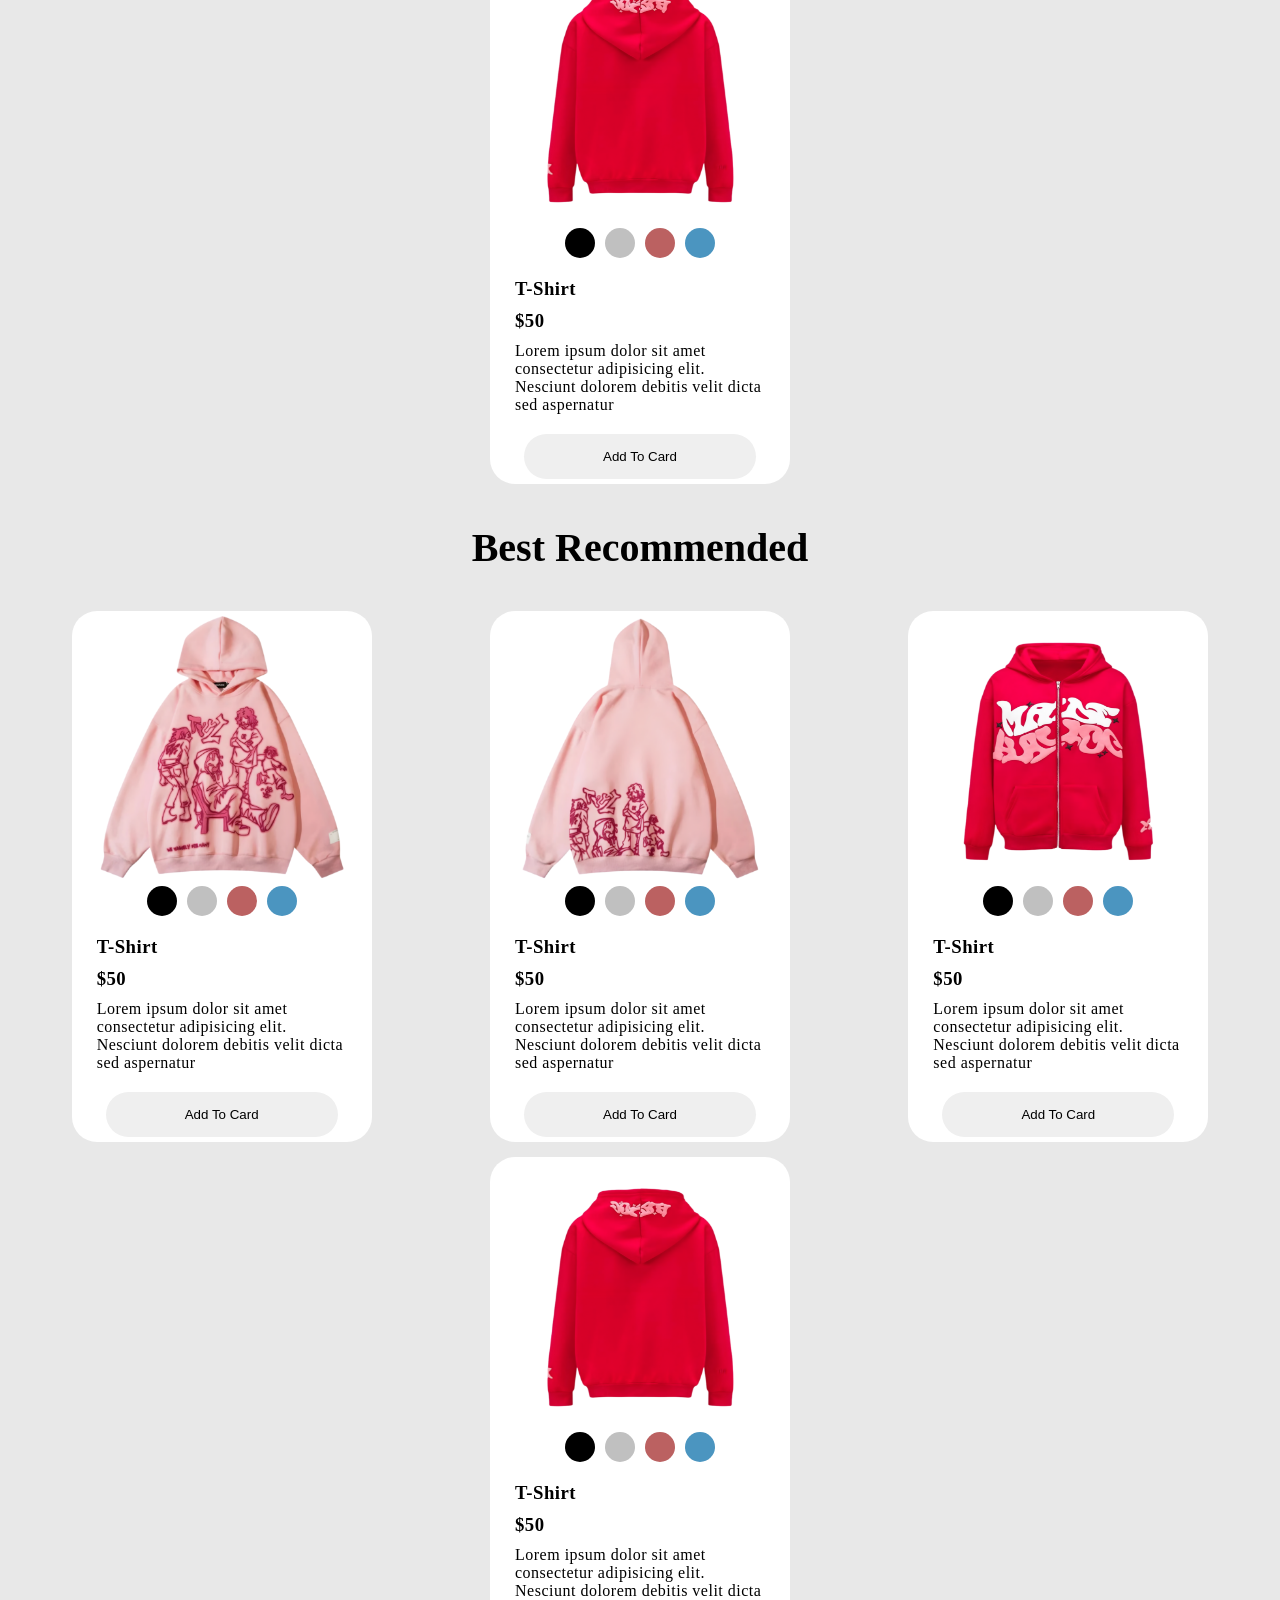
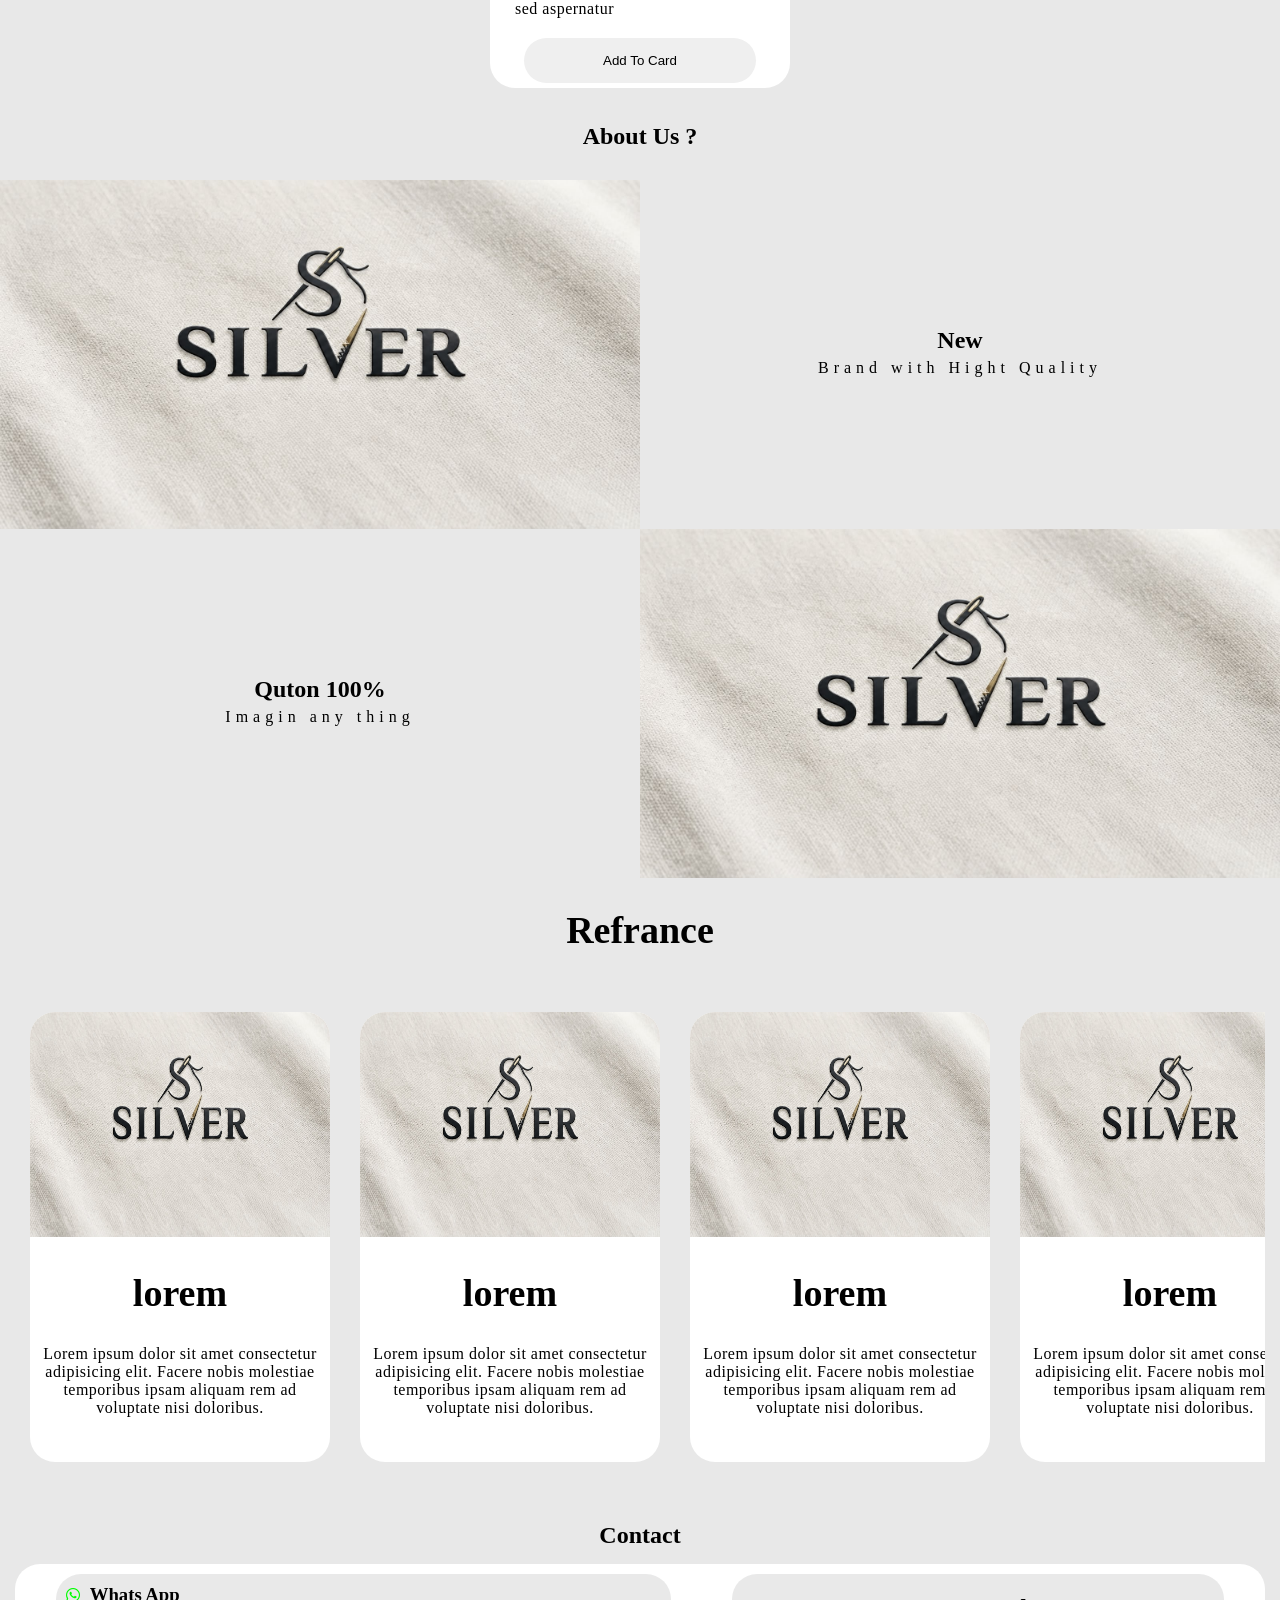
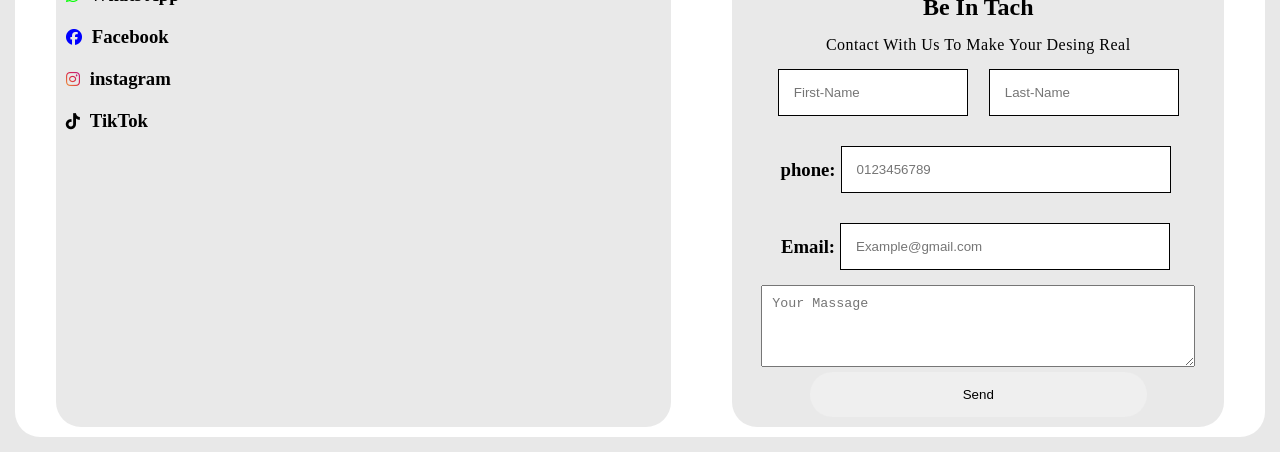
==== commit a0494f40: "adding new media to change the responsevity" ====
--- a/index.html
+++ b/index.html
@@ -12,13 +12,13 @@
 <body>
     <header>
         <nav>
+            <h1>Silver</h1>
             <ul>
                 <li><a href="#">Home</a></li>
                 <li><a href="#">Products</a></li>
                 <li><a href="#">About</a></li>
                 <li><a href="#">Contact</a></li>
             </ul>
-            <h1>Silver</h1>
             <i class="fa-solid fa-cart-shopping Cart"></i>
         </nav>
     </header>
@@ -244,8 +244,31 @@
 <!-- Section Contact -->
     <section class="section-contact">
 <h1>Contact</h1>
-<div class="contact-body'">
-<div class="div-Social"></div>
+<div class="contact-body">
+<div class="div-Social">
+<div class="Social-icon">
+<div class="content-Social">
+    <i class="fa-brands fa-whatsapp Cart"></i>
+   <h3>Whats App</h3> 
+</div>
+<div class="content-Social">
+    <i class="fa-brands fa-facebook Cart"></i>
+   <h3>Facebook</h3> 
+</div>
+<div class="content-Social">
+    <i class="fa-brands fa-instagram Cart"></i>
+   <h3>instagram</h3> 
+</div>
+<div class="content-Social">
+    <i class="fa-brands fa-tiktok Cart"></i>
+   <h3>TikTok</h3> 
+</div>
+
+</div>
+
+
+
+</div>
 <div class="continer-contact">
     <form action="">
         <h1>Be In Tach</h1>
--- a/style.css
+++ b/style.css
@@ -17,18 +17,20 @@
   width: 100%;
   position: fixed;
   top: 0;
+  padding: 15px;
+  z-index: 10;
   background-color: #fff;
-  padding: 15px;
-  z-index: 10;
 }
 header nav {
   width: 100%;
   display: flex;
+  flex-wrap: wrap;
   justify-content: space-between;
   align-items: center;
 }
 header nav ul {
   display: flex;
+  flex-wrap: wrap;
   gap: 20px;
 }
 header nav ul li {
@@ -189,30 +191,62 @@
 /* section-contact */
 .section-contact {
   padding: 15px;
-  width: 100%;
+width: 100%;
 }
 .section-contact h1 {
   margin: 15px;
 }
-
 .contact-body {
   width: 100%;
-  padding: 5px;
-  display: flex;
-  flex-wrap: wrap;
+  padding: 10px;
+  display: flex;
   justify-content: space-around;
-  border-radius: var(--min-border-R);
-  background-color: #fff;
+  flex-wrap: wrap;
+  border-radius: var(--min-border-R);
+background-color: #fff;
 }
 .div-Social {
-  border-radius: var(--min-border-R);
-  width: 500px;
-  height: 300px;
+  display: flex;
+  border-radius: var(--min-border-R);
+  width: 50%;
   background-color: var(--mainbac);
+}
+.Social-icon{ 
+  width: 100%;
+  height: fit-content;
+  padding: 5px;
+display: flex;
+flex-direction: column;
+gap: 10px;
+}
+.content-Social{
+  width: 100%;
+  padding: 5px;
+  height: auto;
+  display: flex;
+  align-content: center;
+  align-items: center;
+  gap: 10px;
+  border-radius: var(--min-border-R);
+}
+.content-Social:nth-child(1) i {
+  color: rgb(0, 255, 0);
+}
+.content-Social:nth-child(2) i {
+  color: rgb(0, 0, 255);
+}
+.content-Social:nth-child(3) i {
+background: linear-gradient(45deg, #f09433 0%, #e6683c 25%, #dc2743 50%, #cc2366 75%, #bc1888 100%);
+  -webkit-background-clip: text;
+  -webkit-text-fill-color: transparent;
+  display: inline-block;
+}
+.content-Social:nth-child(4) i {
+color:black;
 }
 /* Form */
 .continer-contact {
-  width: 500px;
+  width: 40%;
   height: 100%;
   padding: 5px;
   background-color: var(--mainbac);
@@ -262,9 +296,27 @@
   cursor: pointer;
 }
 
+@media (max-width: 746px) {
+.contact-body{
+  display: flex;
+  flex-direction: column;
+justify-content: center;
+align-content: center;
+  gap: 15px;
+}
+.div-Social {
+  width: 100%;
+}
+.continer-contact{
+  width: 100%;
+}
+}
 /* Media */
 @media (max-width: 600px) {
   .Hero-section {
     background-image: url("photos/logo-phone.png");
   }
-}
+
+
+
+}
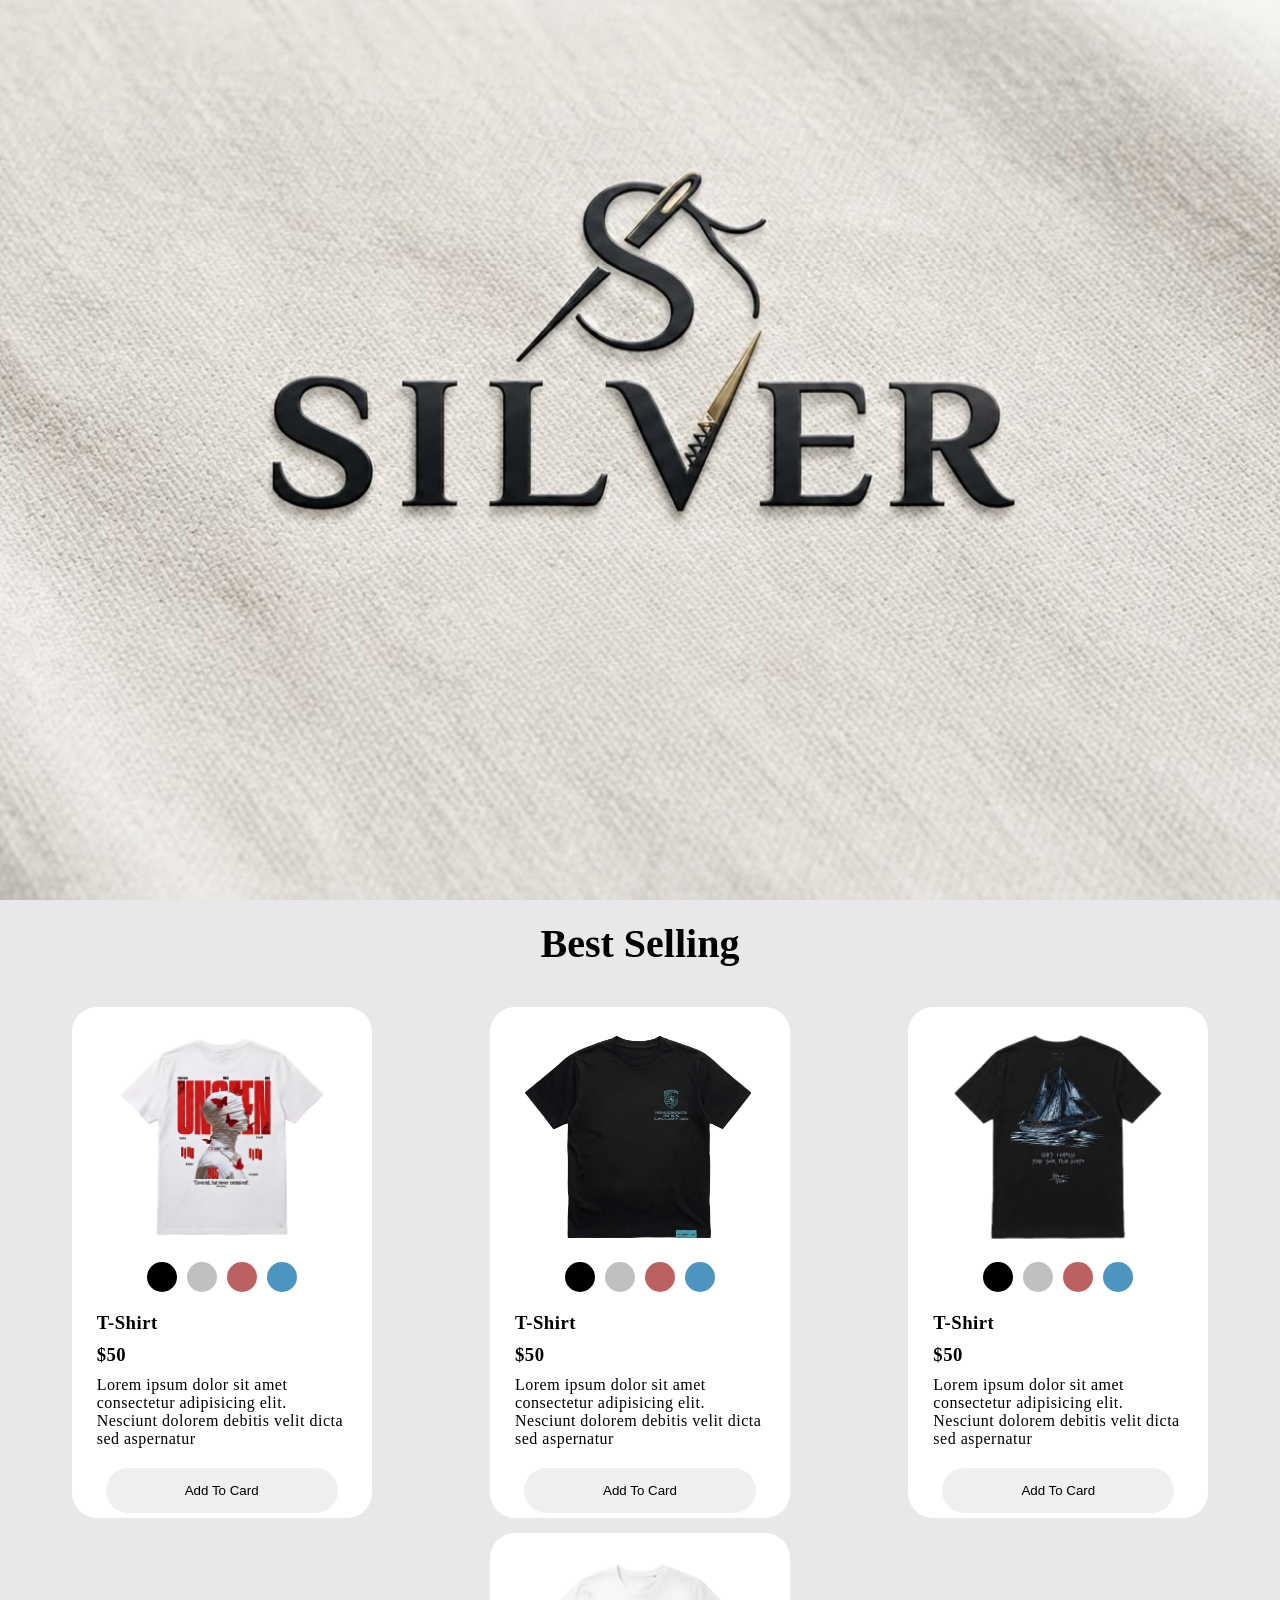
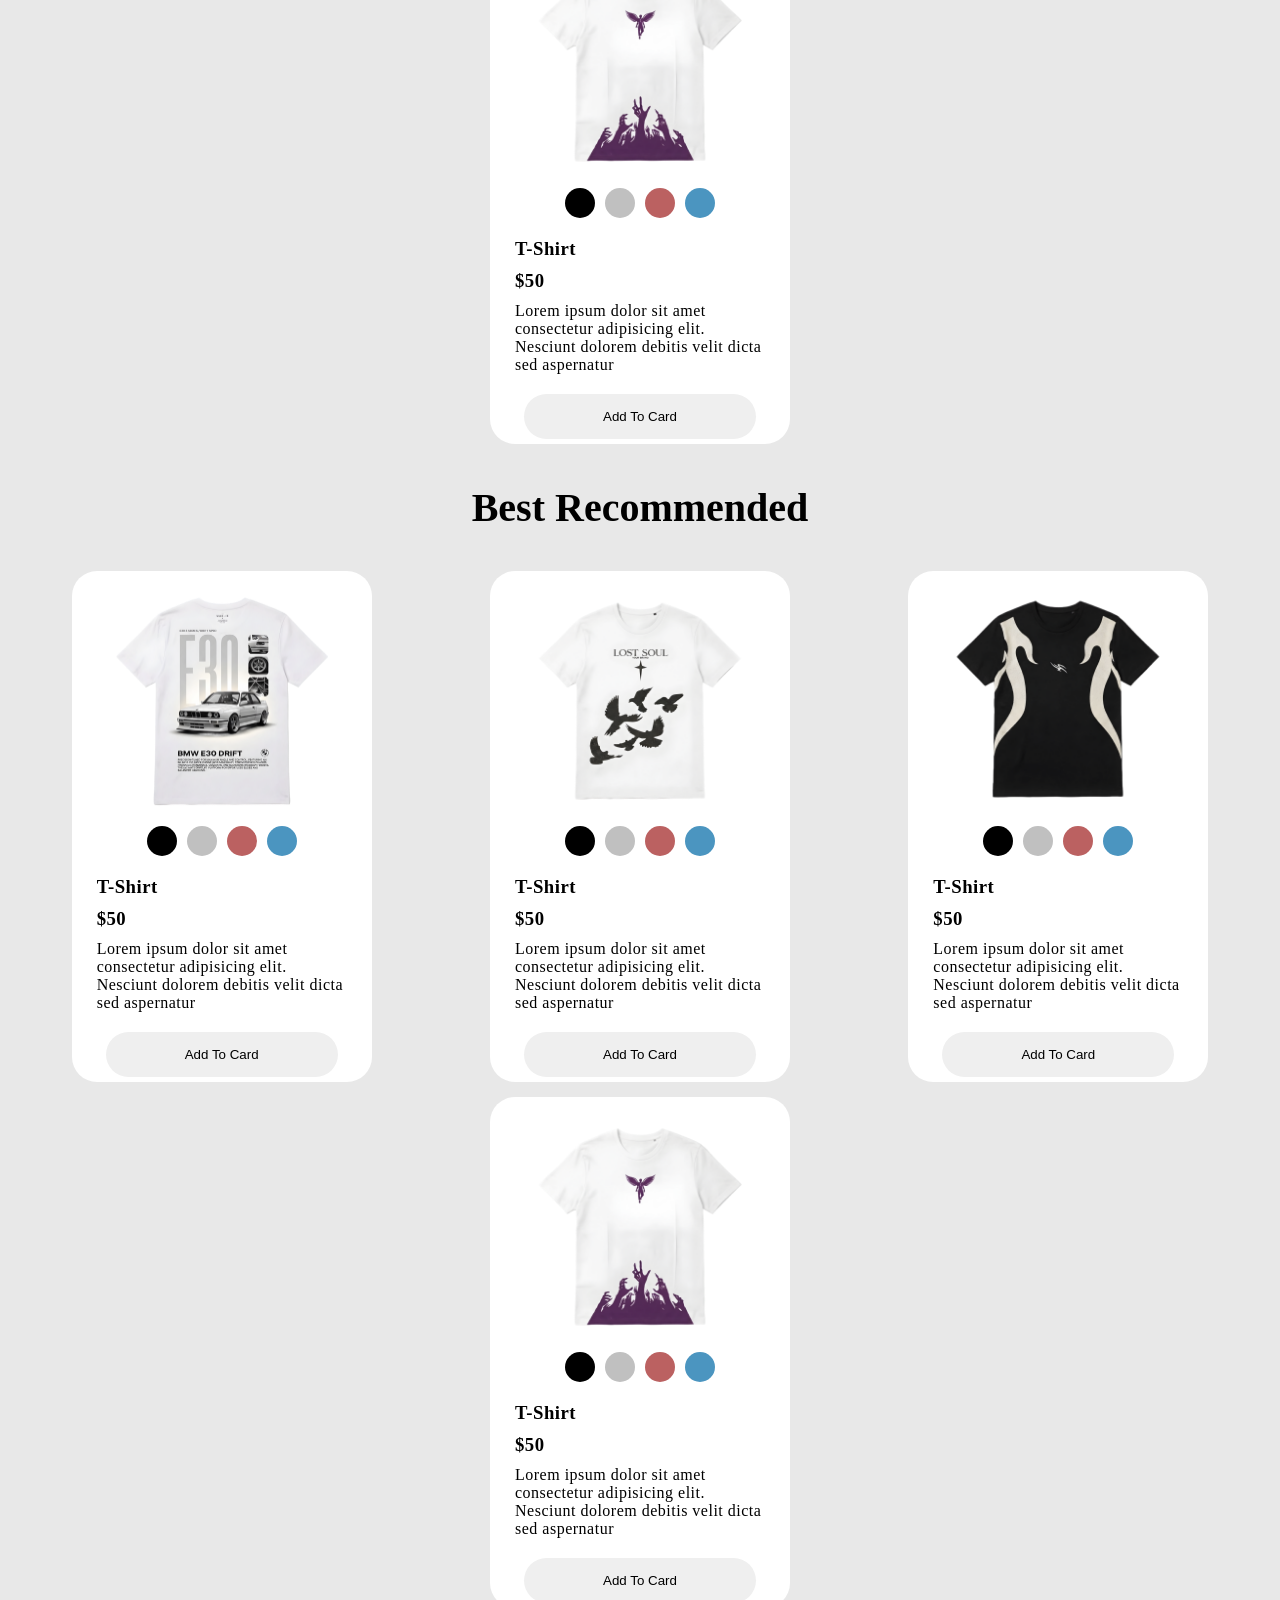
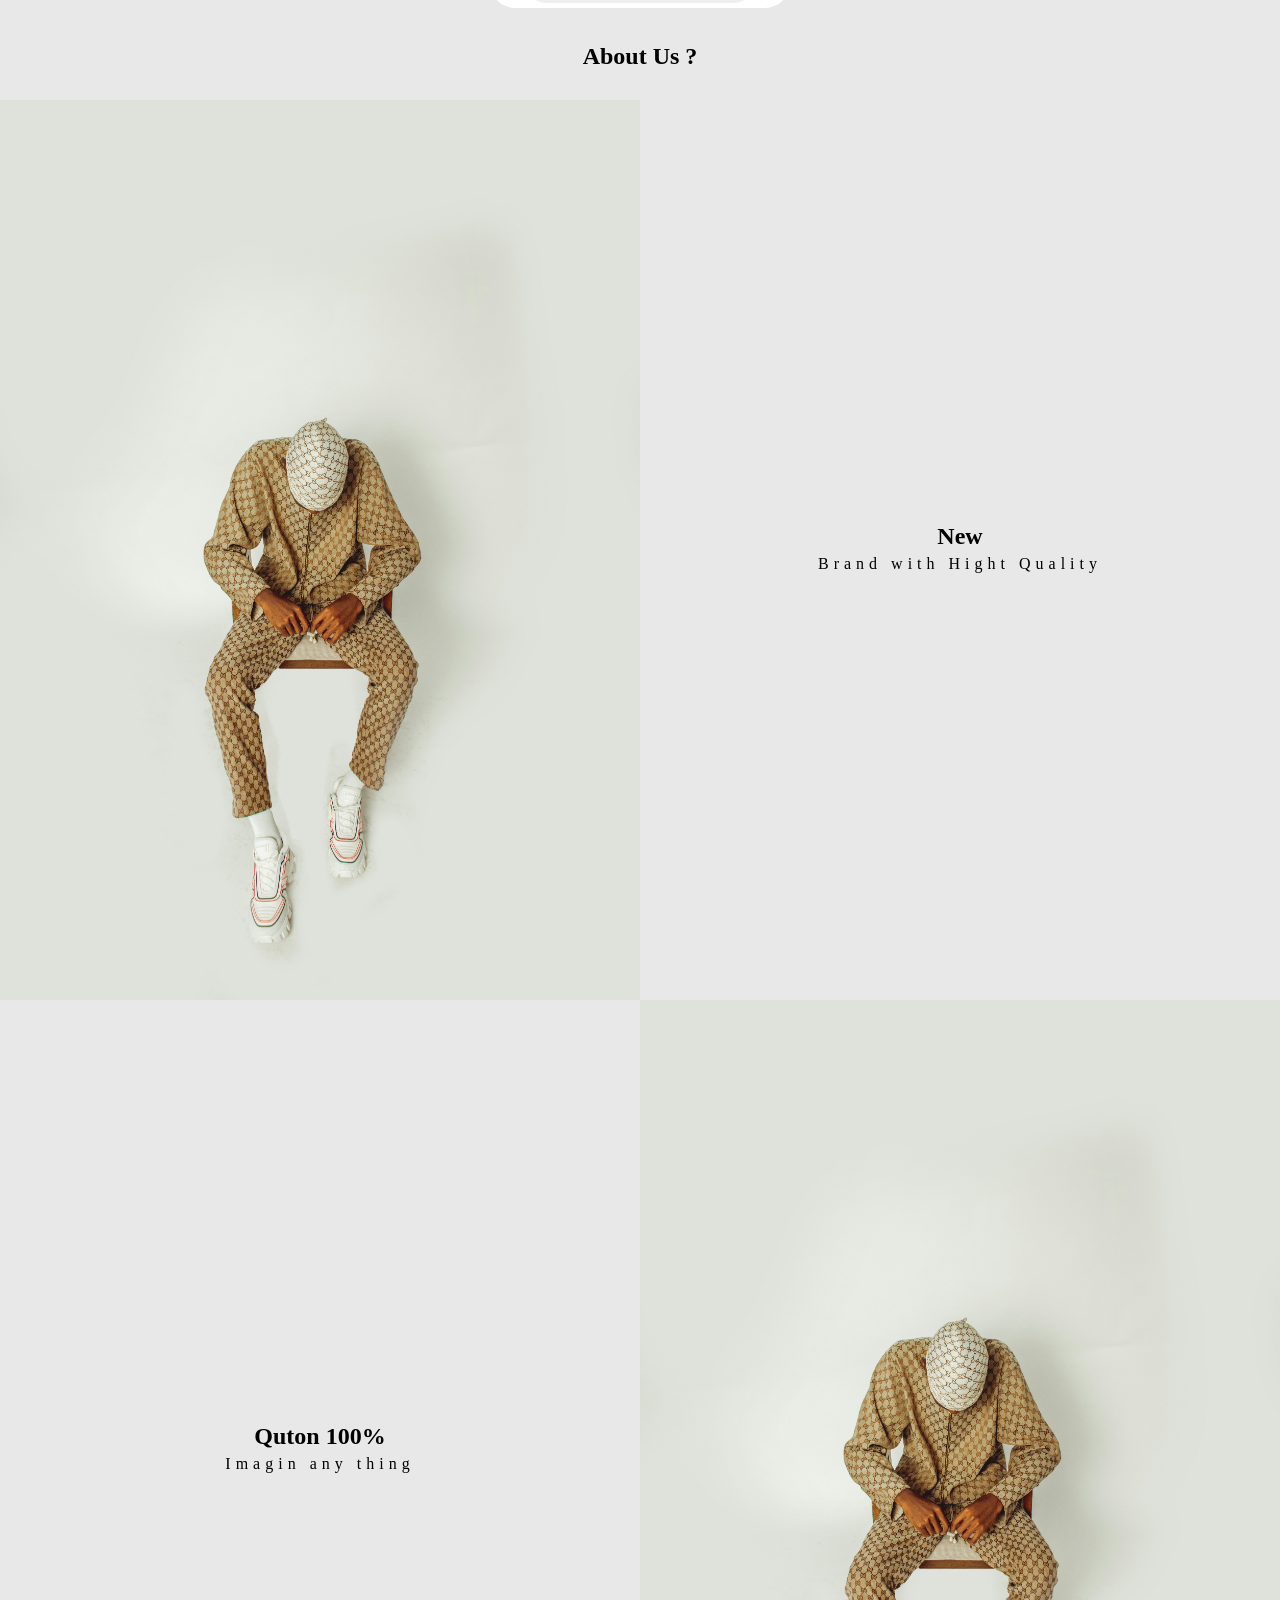
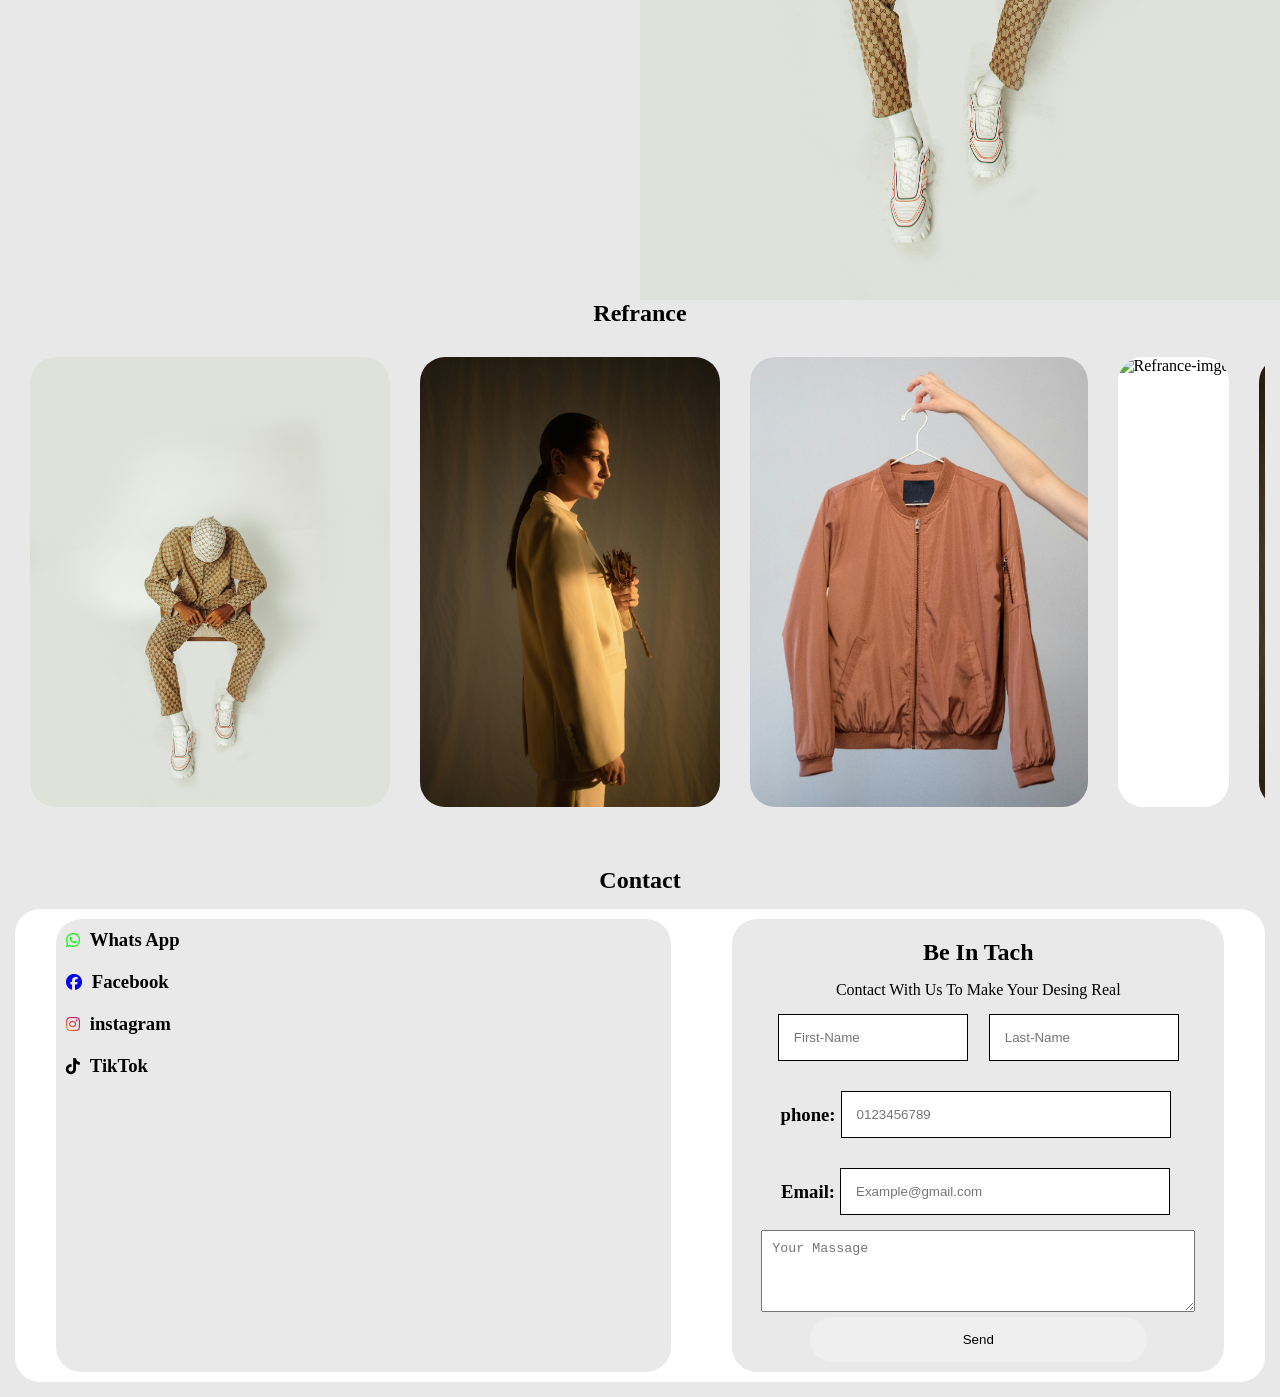
==== commit 9fa13ca3: "Add new T-shirt product images and a reference card - Added multiple new T-shirt" ====
--- a/index.html
+++ b/index.html
@@ -12,7 +12,7 @@
 <body>
     <header>
         <nav>
-            <h1>Silver</h1>
+            <h1 class="logo">Silver</h1>
             <ul>
                 <li><a href="#">Home</a></li>
                 <li><a href="#">Products</a></li>
@@ -30,52 +30,52 @@
             <h1>Best Selling</h1>
             <div class="section-body">
                 <div class="continer-product">
-                    <img src="Products/T-shirts/Front-Girl.png" alt="Best-Selling">
-                    <div class="card-bar-colors">
-                        <div class="color-product"></div>
-                        <div class="color-product"></div>
-                        <div class="color-product"></div>
-                        <div class="color-product"></div>
-                    </div>
-                    <div class="card-product-body">
-                        <h3>T-Shirt</h3>
-                        <h3 class="product-salary">$50</h3>
-                        <p>Lorem ipsum dolor sit amet consectetur adipisicing elit. Nesciunt dolorem debitis velit dicta sed aspernatur</p>
-                    </div>
-                    <button class="btn-add-card">Add To Card</button>
-                </div>
-                <div class="continer-product">
-                    <img src="Products/T-shirts/Back-Girl.png" alt="Best-Selling">
-                    <div class="card-bar-colors">
-                        <div class="color-product"></div>
-                        <div class="color-product"></div>
-                        <div class="color-product"></div>
-                        <div class="color-product"></div>
-                    </div>
-                    <div class="card-product-body">
-                        <h3>T-Shirt</h3>
-                        <h3 class="product-salary">$50</h3>
-                        <p>Lorem ipsum dolor sit amet consectetur adipisicing elit. Nesciunt dolorem debitis velit dicta sed aspernatur</p>
-                    </div>
-                    <button class="btn-add-card">Add To Card</button>
-                </div>
-                <div class="continer-product">
-                    <img src="Products/T-shirts/Front-Red.png" alt="Best-Selling">
-                    <div class="card-bar-colors">
-                        <div class="color-product"></div>
-                        <div class="color-product"></div>
-                        <div class="color-product"></div>
-                        <div class="color-product"></div>
-                    </div>
-                    <div class="card-product-body">
-                        <h3>T-Shirt</h3>
-                        <h3 class="product-salary">$50</h3>
-                        <p>Lorem ipsum dolor sit amet consectetur adipisicing elit. Nesciunt dolorem debitis velit dicta sed aspernatur</p>
-                    </div>
-                    <button class="btn-add-card">Add To Card</button>
-                </div>
-                <div class="continer-product">
-                    <img src="Products/T-shirts/Back-Red.png" alt="Best-Selling">
+                  <div class="product-img"></div>
+                  <div class="card-bar-colors">
+                      <div class="color-product"></div>
+                      <div class="color-product"></div>
+                      <div class="color-product"></div>
+                      <div class="color-product"></div>
+                    </div>
+                    <div class="card-product-body">
+                        <h3>T-Shirt</h3>
+                        <h3 class="product-salary">$50</h3>
+                        <p>Lorem ipsum dolor sit amet consectetur adipisicing elit. Nesciunt dolorem debitis velit dicta sed aspernatur</p>
+                    </div>
+                    <button class="btn-add-card">Add To Card</button>
+                </div>
+                <div class="continer-product">
+                    <div class="product-img"></div>
+                    <div class="card-bar-colors">
+                        <div class="color-product"></div>
+                        <div class="color-product"></div>
+                        <div class="color-product"></div>
+                        <div class="color-product"></div>
+                    </div>
+                    <div class="card-product-body">
+                        <h3>T-Shirt</h3>
+                        <h3 class="product-salary">$50</h3>
+                        <p>Lorem ipsum dolor sit amet consectetur adipisicing elit. Nesciunt dolorem debitis velit dicta sed aspernatur</p>
+                    </div>
+                    <button class="btn-add-card">Add To Card</button>
+                </div>
+                <div class="continer-product">
+                  <div class="product-img"></div>
+                    <div class="card-bar-colors">
+                        <div class="color-product"></div>
+                        <div class="color-product"></div>
+                        <div class="color-product"></div>
+                        <div class="color-product"></div>
+                    </div>
+                    <div class="card-product-body">
+                        <h3>T-Shirt</h3>
+                        <h3 class="product-salary">$50</h3>
+                        <p>Lorem ipsum dolor sit amet consectetur adipisicing elit. Nesciunt dolorem debitis velit dicta sed aspernatur</p>
+                    </div>
+                    <button class="btn-add-card">Add To Card</button>
+                </div>
+                <div class="continer-product">
+                  <div class="product-img"></div>
                     <div class="card-bar-colors">
                         <div class="color-product"></div>
                         <div class="color-product"></div>
@@ -97,52 +97,52 @@
             <h1>Best Recommended</h1>
             <div class="section-body">
                 <div class="continer-product">
-                    <img src="Products/T-shirts/Front-Girl.png" alt="Best-Selling">
-                    <div class="card-bar-colors">
-                        <div class="color-product"></div>
-                        <div class="color-product"></div>
-                        <div class="color-product"></div>
-                        <div class="color-product"></div>
-                    </div>
-                    <div class="card-product-body">
-                        <h3>T-Shirt</h3>
-                        <h3 class="product-salary">$50</h3>
-                        <p>Lorem ipsum dolor sit amet consectetur adipisicing elit. Nesciunt dolorem debitis velit dicta sed aspernatur</p>
-                    </div>
-                    <button class="btn-add-card">Add To Card</button>
-                </div>
-                <div class="continer-product">
-                    <img src="Products/T-shirts/Back-Girl.png" alt="Best-Selling">
-                    <div class="card-bar-colors">
-                        <div class="color-product"></div>
-                        <div class="color-product"></div>
-                        <div class="color-product"></div>
-                        <div class="color-product"></div>
-                    </div>
-                    <div class="card-product-body">
-                        <h3>T-Shirt</h3>
-                        <h3 class="product-salary">$50</h3>
-                        <p>Lorem ipsum dolor sit amet consectetur adipisicing elit. Nesciunt dolorem debitis velit dicta sed aspernatur</p>
-                    </div>
-                    <button class="btn-add-card">Add To Card</button>
-                </div>
-                <div class="continer-product">
-                    <img src="Products/T-shirts/Front-Red.png" alt="Best-Selling">
-                    <div class="card-bar-colors">
-                        <div class="color-product"></div>
-                        <div class="color-product"></div>
-                        <div class="color-product"></div>
-                        <div class="color-product"></div>
-                    </div>
-                    <div class="card-product-body">
-                        <h3>T-Shirt</h3>
-                        <h3 class="product-salary">$50</h3>
-                        <p>Lorem ipsum dolor sit amet consectetur adipisicing elit. Nesciunt dolorem debitis velit dicta sed aspernatur</p>
-                    </div>
-                    <button class="btn-add-card">Add To Card</button>
-                </div>
-                <div class="continer-product">
-                    <img src="Products/T-shirts/Back-Red.png" alt="Best-Selling">
+                  <div class="product-img-Rec"></div>
+                    <div class="card-bar-colors">
+                        <div class="color-product"></div>
+                        <div class="color-product"></div>
+                        <div class="color-product"></div>
+                        <div class="color-product"></div>
+                    </div>
+                    <div class="card-product-body">
+                        <h3>T-Shirt</h3>
+                        <h3 class="product-salary">$50</h3>
+                        <p>Lorem ipsum dolor sit amet consectetur adipisicing elit. Nesciunt dolorem debitis velit dicta sed aspernatur</p>
+                    </div>
+                    <button class="btn-add-card">Add To Card</button>
+                </div>
+                <div class="continer-product">
+                  <div class="product-img-Rec"></div>
+                    <div class="card-bar-colors">
+                        <div class="color-product"></div>
+                        <div class="color-product"></div>
+                        <div class="color-product"></div>
+                        <div class="color-product"></div>
+                    </div>
+                    <div class="card-product-body">
+                        <h3>T-Shirt</h3>
+                        <h3 class="product-salary">$50</h3>
+                        <p>Lorem ipsum dolor sit amet consectetur adipisicing elit. Nesciunt dolorem debitis velit dicta sed aspernatur</p>
+                    </div>
+                    <button class="btn-add-card">Add To Card</button>
+                </div>
+                <div class="continer-product">
+                  <div class="product-img-Rec"></div>
+                    <div class="card-bar-colors">
+                        <div class="color-product"></div>
+                        <div class="color-product"></div>
+                        <div class="color-product"></div>
+                        <div class="color-product"></div>
+                    </div>
+                    <div class="card-product-body">
+                        <h3>T-Shirt</h3>
+                        <h3 class="product-salary">$50</h3>
+                        <p>Lorem ipsum dolor sit amet consectetur adipisicing elit. Nesciunt dolorem debitis velit dicta sed aspernatur</p>
+                    </div>
+                    <button class="btn-add-card">Add To Card</button>
+                </div>
+                <div class="continer-product">
+                  <div class="product-img-Rec"></div>
                     <div class="card-bar-colors">
                         <div class="color-product"></div>
                         <div class="color-product"></div>
@@ -163,79 +163,50 @@
             <h1>About Us ?</h1>
             <div class="About-body">
                 <div class="About-Continer">
-                    <img src="photos/logo.jpg" alt="About-imge" width="50%" height="auto">
+                    <img src="Products/Refrance/Refrance-1.jpg" loading="lazy" alt="About-imge" >
                     <div class="About-continer-text">
                         <h1>New</h1>
                         <p>Brand with Hight Quality</p>
                     </div>
                 </div>
                 <div class="About-Continer">
-                    <img src="photos/logo.jpg" alt="About-imge" width="50%" height="auto">
+                    <img src="Products/Refrance/Refrance-1.jpg" loading="lazy" alt="About-imge" >
                     <div class="About-continer-text">
                         <h1>100% Quton</h1>
                         <p>Imagin any thing</p>
                     </div>
                 </div>
-
             </div>
-            
         </section>
         <!-- Section Refrance -->
-    <section class="section-Refrance">
+    <section class="sectReion-Refrance">
 <h1>Refrance</h1>
 <div class="Refrance-body">
 <div class="continer-Scroll">
     <div class="card-Refrance">
-        <img src="photos/logo.jpg" alt="Refrance-imge">
-<div class="card-Refrance-text">
-    <h1>lorem</h1>
-    <p>Lorem ipsum dolor sit amet consectetur adipisicing elit. Facere nobis molestiae temporibus ipsam aliquam rem ad voluptate nisi doloribus. </p>
-</div>    
-    </div>
-    <div class="card-Refrance">
-        <img src="photos/logo.jpg" alt="Refrance-imge">
-<div class="card-Refrance-text">
-    <h1>lorem</h1>
-    <p>Lorem ipsum dolor sit amet consectetur adipisicing elit. Facere nobis molestiae temporibus ipsam aliquam rem ad voluptate nisi doloribus. </p>
-</div>    
-    </div>
-    <div class="card-Refrance">
-        <img src="photos/logo.jpg" alt="Refrance-imge">
-<div class="card-Refrance-text">
-    <h1>lorem</h1>
-    <p>Lorem ipsum dolor sit amet consectetur adipisicing elit. Facere nobis molestiae temporibus ipsam aliquam rem ad voluptate nisi doloribus. </p>
-</div>    
-    </div>
-    <div class="card-Refrance">
-        <img src="photos/logo.jpg" alt="Refrance-imge">
-<div class="card-Refrance-text">
-    <h1>lorem</h1>
-    <p>Lorem ipsum dolor sit amet consectetur adipisicing elit. Facere nobis molestiae temporibus ipsam aliquam rem ad voluptate nisi doloribus. </p>
-</div>    
-    </div>
-    <div class="card-Refrance">
-        <img src="photos/logo.jpg" alt="Refrance-imge">
-<div class="card-Refrance-text">
-    <h1>lorem</h1>
-    <p>Lorem ipsum dolor sit amet consectetur adipisicing elit. Facere nobis molestiae temporibus ipsam aliquam rem ad voluptate nisi doloribus. </p>
-</div>    
-    </div>
-    <div class="card-Refrance">
-        <img src="photos/logo.jpg" alt="Refrance-imge">
-<div class="card-Refrance-text">
-    <h1>lorem</h1>
-    <p>Lorem ipsum dolor sit amet consectetur adipisicing elit. Facere nobis molestiae temporibus ipsam aliquam rem ad voluptate nisi doloribus. </p>
-</div>    
-    </div>
-    <div class="card-Refrance">
-        <img src="photos/logo.jpg" alt="Refrance-imge">
-<div class="card-Refrance-text">
-    <h1>lorem</h1>
-    <p>Lorem ipsum dolor sit amet consectetur adipisicing elit. Facere nobis molestiae temporibus ipsam aliquam rem ad voluptate nisi doloribus. </p>
-</div>    
-    </div>
-
-</div>
+        <img src="Products/Refrance/Refrance-1.jpg" alt="Refrance-imge">
+        
+    </div>
+    <div class="card-Refrance">
+        <img src="Products/Refrance/Refrance-0.jpg" alt="Refrance-imge">
+    </div>
+    <div class="card-Refrance">
+        <img src="Products/Refrance/Refrance-3.jpg" alt="Refrance-imge">
+    
+    </div>
+    <div class="card-Refrance">
+        <img src="Products/Refrance/Refrance-4.jpg" alt="Refrance-imge">
+    
+    </div>
+    <div class="card-Refrance">
+        <img src="Products/Refrance/Refrance-0.jpg" alt="Refrance-imge">
+    
+    </div>
+    <div class="card-Refrance">
+        <img src="Products/Refrance/Refrance-1.jpg" alt="Refrance-imge">
+    
+    </div>
+
 
 
 </div>
--- a/style.css
+++ b/style.css
@@ -4,15 +4,18 @@
   box-sizing: border-box;
   scroll-behavior: smooth;
 }
+
 :root {
   --mainbac: rgba(207, 207, 207, 0.459);
   --min-border-R: 25px;
 }
+
 body {
   background-color: var(--mainbac);
   text-align: center;
-}
-/* header */
+  /* padding-top: 70px; */
+}
+/* Header */
 header {
   width: 100%;
   position: fixed;
@@ -20,6 +23,12 @@
   padding: 15px;
   z-index: 10;
   background-color: #fff;
+opacity: 0;
+transition: ease-out 0.5s all;
+
+}
+.logo{
+  color:rgb(216, 213, 213);
 }
 header nav {
   width: 100%;
@@ -28,23 +37,26 @@
   justify-content: space-between;
   align-items: center;
 }
+
 header nav ul {
   display: flex;
   flex-wrap: wrap;
   gap: 20px;
 }
+
 header nav ul li {
   list-style: none;
 }
+
 header nav ul li a {
   color: black;
   text-decoration: none;
 }
 
-/* main sections */
 section {
   width: 100%;
 }
+
 .section-body {
   display: flex;
   justify-content: space-around;
@@ -52,25 +64,26 @@
   padding: 20px;
   gap: 15px;
 }
-/* section One  */
+
 .Hero-section {
   background-image: url("photos/logo.jpg");
   background-size: cover;
   background-position: center;
   height: 100vh;
 }
-/* section Two  */
+/* Section Best Selling Products */
 .section-Best-Selling {
   display: flex;
   flex-direction: column;
   text-align: center;
 }
+
 .section-Best-Selling h1 {
   margin: 20px;
   font-size: 40px;
 }
-/* contioner card products */
 .continer-product {
+
   width: 300px;
   padding: 5px;
   display: flex;
@@ -80,13 +93,72 @@
   border-radius: var(--min-border-R);
   background-color: #fff;
 }
-.continer-product img {
+
+.product-img ,.product-img-Rec{
   width: 90%;
-  height: 270px;
-  /* box-shadow: inset 0px 0px 10px 0px rgba(0, 0, 0, 0.39);  */
-  border-radius: var(--min-border-R);
-}
-/* Bar Colors in card product */
+  height: 250px;
+  background-size: contain;
+  background-repeat: no-repeat;
+  background-position: center;
+transition: ease-out 0.5s all;
+}
+/* images for section Best Silling */
+.continer-product:nth-child(1) .product-img{
+  background-image: url('Products/T-shirts/product-0-0.png');
+}
+
+
+.continer-product:nth-child(2) .product-img{
+  background-image: url('Products/T-shirts/product-1-0.png');
+}
+.continer-product:nth-child(2) .product-img:hover{
+  background-image: url('Products/T-shirts/product-1-3.png');
+
+}
+
+
+.continer-product:nth-child(3) .product-img{
+  background-image: url('Products/T-shirts/product-2-0.png');
+}
+
+
+.continer-product:nth-child(4) .product-img{
+  background-image: url('Products/T-shirts/product-3-0.png');
+}
+.continer-product:nth-child(4) .product-img:hover{
+  background-image: url('Products/T-shirts/product-3-1.png');
+}
+
+
+/* images for section Best Recommended*/
+
+.continer-product:nth-child(1) .product-img-Rec{
+  background-image: url('Products/T-shirts/product-4-0.png');
+}
+
+
+.continer-product:nth-child(2) .product-img-Rec{
+  background-image: url('Products/T-shirts/product-5-0.png');
+}
+.continer-product:nth-child(2) .product-img-Rec:hover{
+  background-image: url('Products/T-shirts/product-5-1.png');
+
+}
+
+
+.continer-product:nth-child(3) .product-img-Rec{
+  background-image: url('Products/T-shirts/product-6-0.png');
+}
+
+
+.continer-product:nth-child(4) .product-img-Rec{
+  background-image: url('Products/T-shirts/product-3-0.png');
+}
+.continer-product:nth-child(4) .product-img-Rec:hover{
+  background-image: url('Products/T-shirts/product-3-1.png');
+}
+
+/* bar colors */
 .card-bar-colors {
   width: 100%;
   height: auto;
@@ -102,16 +174,18 @@
 .color-product:nth-child(1) {
   background-color: black;
 }
+
 .color-product:nth-child(2) {
   background-color: silver;
 }
+
 .color-product:nth-child(3) {
   background-color: rgb(187, 97, 97);
 }
+
 .color-product:nth-child(4) {
   background-color: rgb(75, 149, 192);
 }
-/* body of card */
 
 .card-product-body {
   display: flex;
@@ -122,15 +196,20 @@
   width: 100%;
   height: auto;
 }
+
 .card-product-body h3,
-p {
+.card-product-body p {
   letter-spacing: 0.5px;
 }
+
 .btn-add-card {
   padding: 15px;
   width: 80%;
   border: none;
   border-radius: var(--min-border-R);
+}
+.btn-add-card:hover{
+  cursor: pointer;
 }
 /* Section About */
 .section-About {
@@ -142,6 +221,10 @@
 .About-Continer {
   display: flex;
   flex-wrap: wrap;
+}
+.About-Continer img {
+  width: 50%;
+  height: 100vh;
 }
 .About-Continer:nth-child(2) {
   direction: rtl;
@@ -155,7 +238,7 @@
   margin: 5px;
   letter-spacing: 5px;
 }
-/* Section Refrance */
+/* Section Reference */
 .section-Refrance h1 {
   margin: 30px;
   font-size: 38px;
@@ -176,50 +259,63 @@
   display: none;
 }
 .card-Refrance {
-  width: 300px;
+  width: fit-content;
   height: 450px;
   margin: 15px;
+  display: flex;
+  flex-direction: column;
+  justify-content: space-between;
   flex-shrink: 0;
   border-radius: var(--min-border-R);
   background-color: #fff;
 }
 .card-Refrance img {
   width: 100%;
-  height: 50%;
-  border-radius: 25px 25px 0px 0px;
-}
-/* section-contact */
+  height: 100%;
+  border-radius: 25px;
+}
+.card-Refrance video{
+  width: fit-content;
+  height: 100%;
+  border-radius: 25px;
+
+}
+.card-Refrance-text{
+padding: 15px;
+}
+/* Section Contact */
 .section-contact {
   padding: 15px;
-width: 100%;
+  width: 100%;
 }
 .section-contact h1 {
   margin: 15px;
 }
+
 .contact-body {
   width: 100%;
   padding: 10px;
   display: flex;
+  flex-wrap: wrap;
   justify-content: space-around;
-  flex-wrap: wrap;
-  border-radius: var(--min-border-R);
-background-color: #fff;
+  border-radius: var(--min-border-R);
+  background-color: #fff;
 }
 .div-Social {
-  display: flex;
-  border-radius: var(--min-border-R);
   width: 50%;
+  display: flex;
+  border-radius: var(--min-border-R);
   background-color: var(--mainbac);
 }
-.Social-icon{ 
+.Social-icon {
   width: 100%;
   height: fit-content;
   padding: 5px;
-display: flex;
-flex-direction: column;
-gap: 10px;
-}
-.content-Social{
+  display: flex;
+  flex-direction: column;
+  gap: 10px;
+}
+.content-Social {
   width: 100%;
   padding: 5px;
   height: auto;
@@ -230,21 +326,27 @@
   border-radius: var(--min-border-R);
 }
 .content-Social:nth-child(1) i {
-  color: rgb(0, 255, 0);
+  color: rgb(0, 255, 0);0
 }
 .content-Social:nth-child(2) i {
   color: rgb(0, 0, 255);
 }
 .content-Social:nth-child(3) i {
-background: linear-gradient(45deg, #f09433 0%, #e6683c 25%, #dc2743 50%, #cc2366 75%, #bc1888 100%);
+  background: linear-gradient(
+    45deg,
+    #f09433 0%,
+    #e6683c 25%,
+    #dc2743 50%,
+    #cc2366 75%,
+    #bc1888 100%
+  );
   -webkit-background-clip: text;
   -webkit-text-fill-color: transparent;
   display: inline-block;
 }
 .content-Social:nth-child(4) i {
-color:black;
-}
-/* Form */
+  color: black;
+}
 .continer-contact {
   width: 40%;
   height: 100%;
@@ -252,19 +354,23 @@
   background-color: var(--mainbac);
   border-radius: var(--min-border-R);
 }
+/* Form */
 form {
   display: flex;
   flex-direction: column;
   align-items: center;
 }
+
 .groub-input-name {
   display: flex;
   justify-content: space-around;
   padding: 10px;
 }
+
 .groub-input-name input {
   width: 45%;
 }
+
 .groub-input {
   width: 100%;
   margin: 5px;
@@ -274,17 +380,20 @@
   align-items: center;
   position: relative;
 }
+
 input {
   padding: 15px;
   width: 70%;
   margin: 5px;
   border: solid 0.5px black;
 }
+
 #clint-Massage {
   width: 90%;
   height: auto;
   padding: 10px;
 }
+
 .btn-send {
   width: 70%;
   padding: 15px;
@@ -292,31 +401,40 @@
   border-radius: var(--min-border-R);
   border: none;
 }
+
 .btn-send:hover {
   cursor: pointer;
 }
 
 @media (max-width: 746px) {
-.contact-body{
-  display: flex;
-  flex-direction: column;
-justify-content: center;
-align-content: center;
-  gap: 15px;
-}
-.div-Social {
-  width: 100%;
-}
-.continer-contact{
-  width: 100%;
-}
-}
-/* Media */
+  .contact-body {
+    display: flex;
+    flex-direction: column;
+    justify-content: center;
+    align-content: center;
+    gap: 20px;
+  }
+  .div-Social {
+    width: 100%;
+  }
+  .continer-contact {
+    width: 100%;
+  }
+  .About-Continer {
+    justify-content: center;
+    padding: 15px;
+  }
+  .About-Continer img {
+    width: 90%;
+    height: auto;
+  }
+  .About-continer-text {
+    width: 100%;
+  }
+}
+
 @media (max-width: 600px) {
   .Hero-section {
     background-image: url("photos/logo-phone.png");
   }
-
-
-
-}
+}
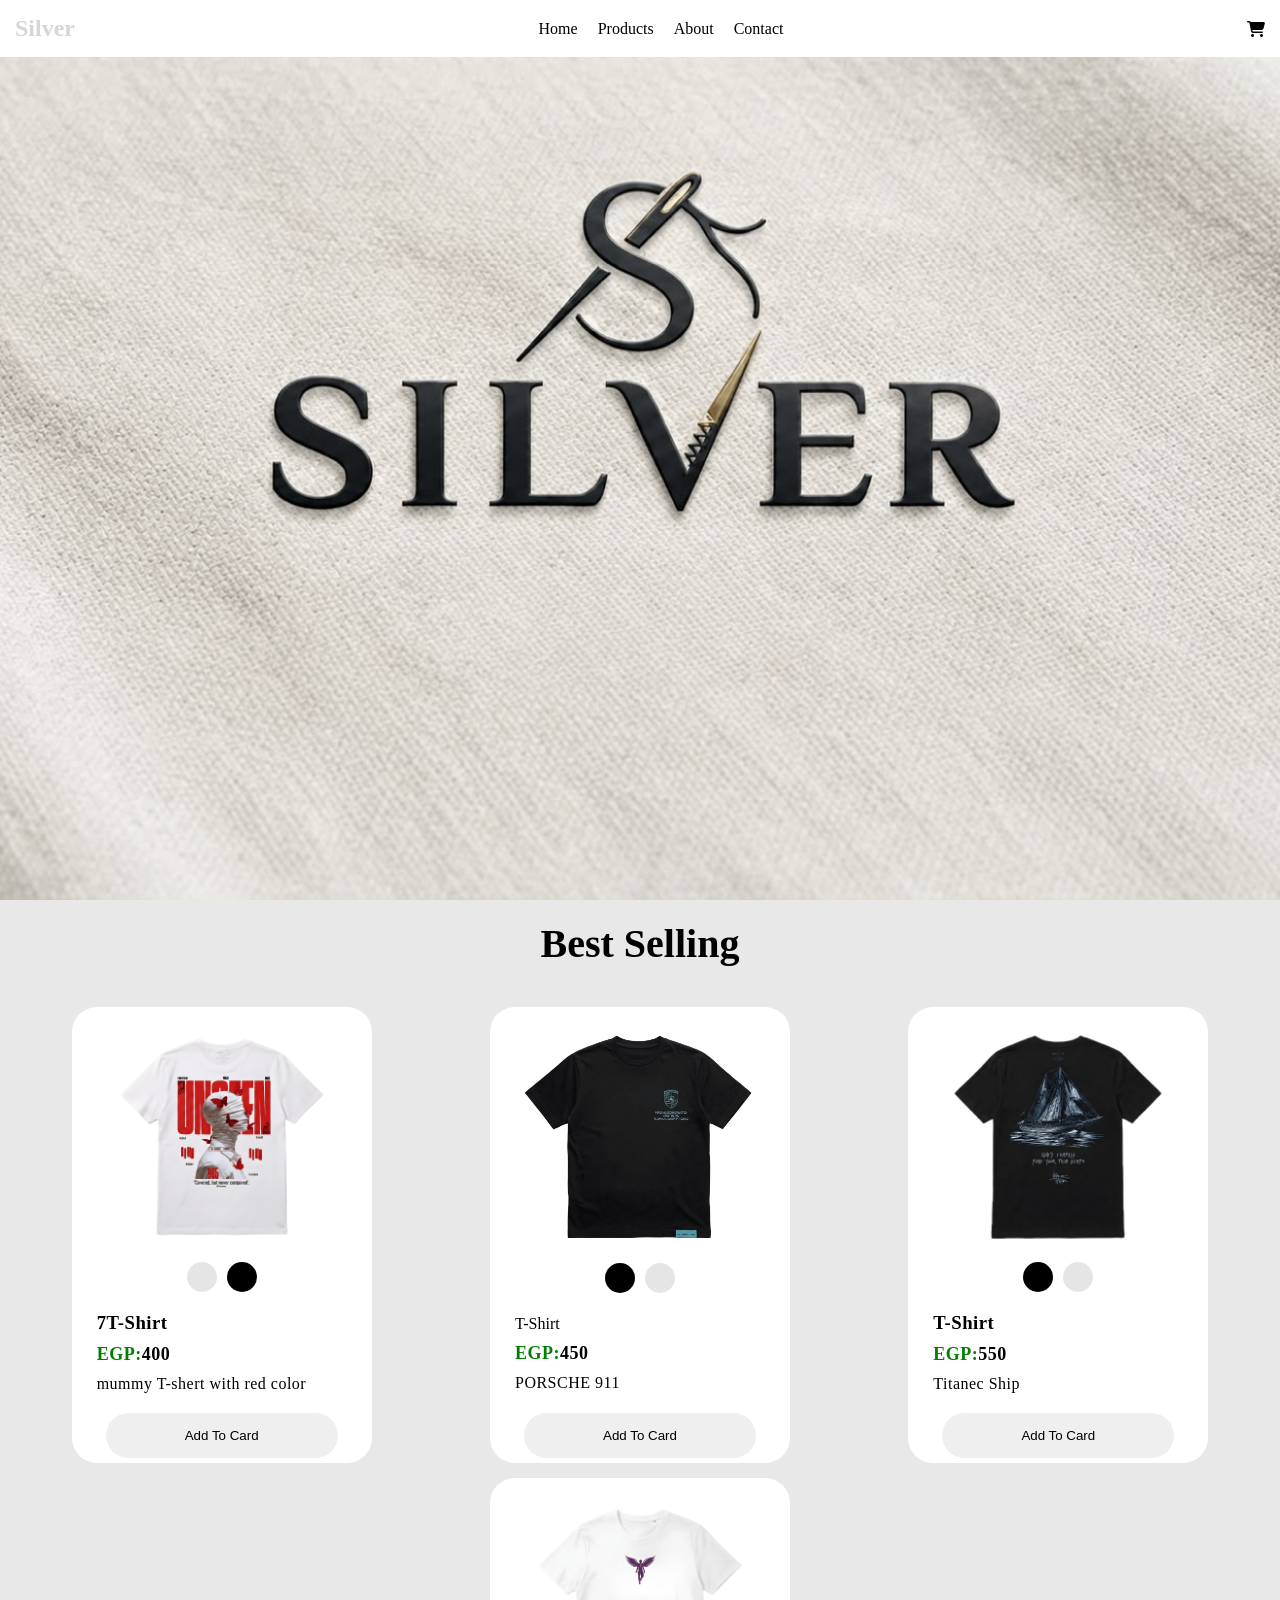
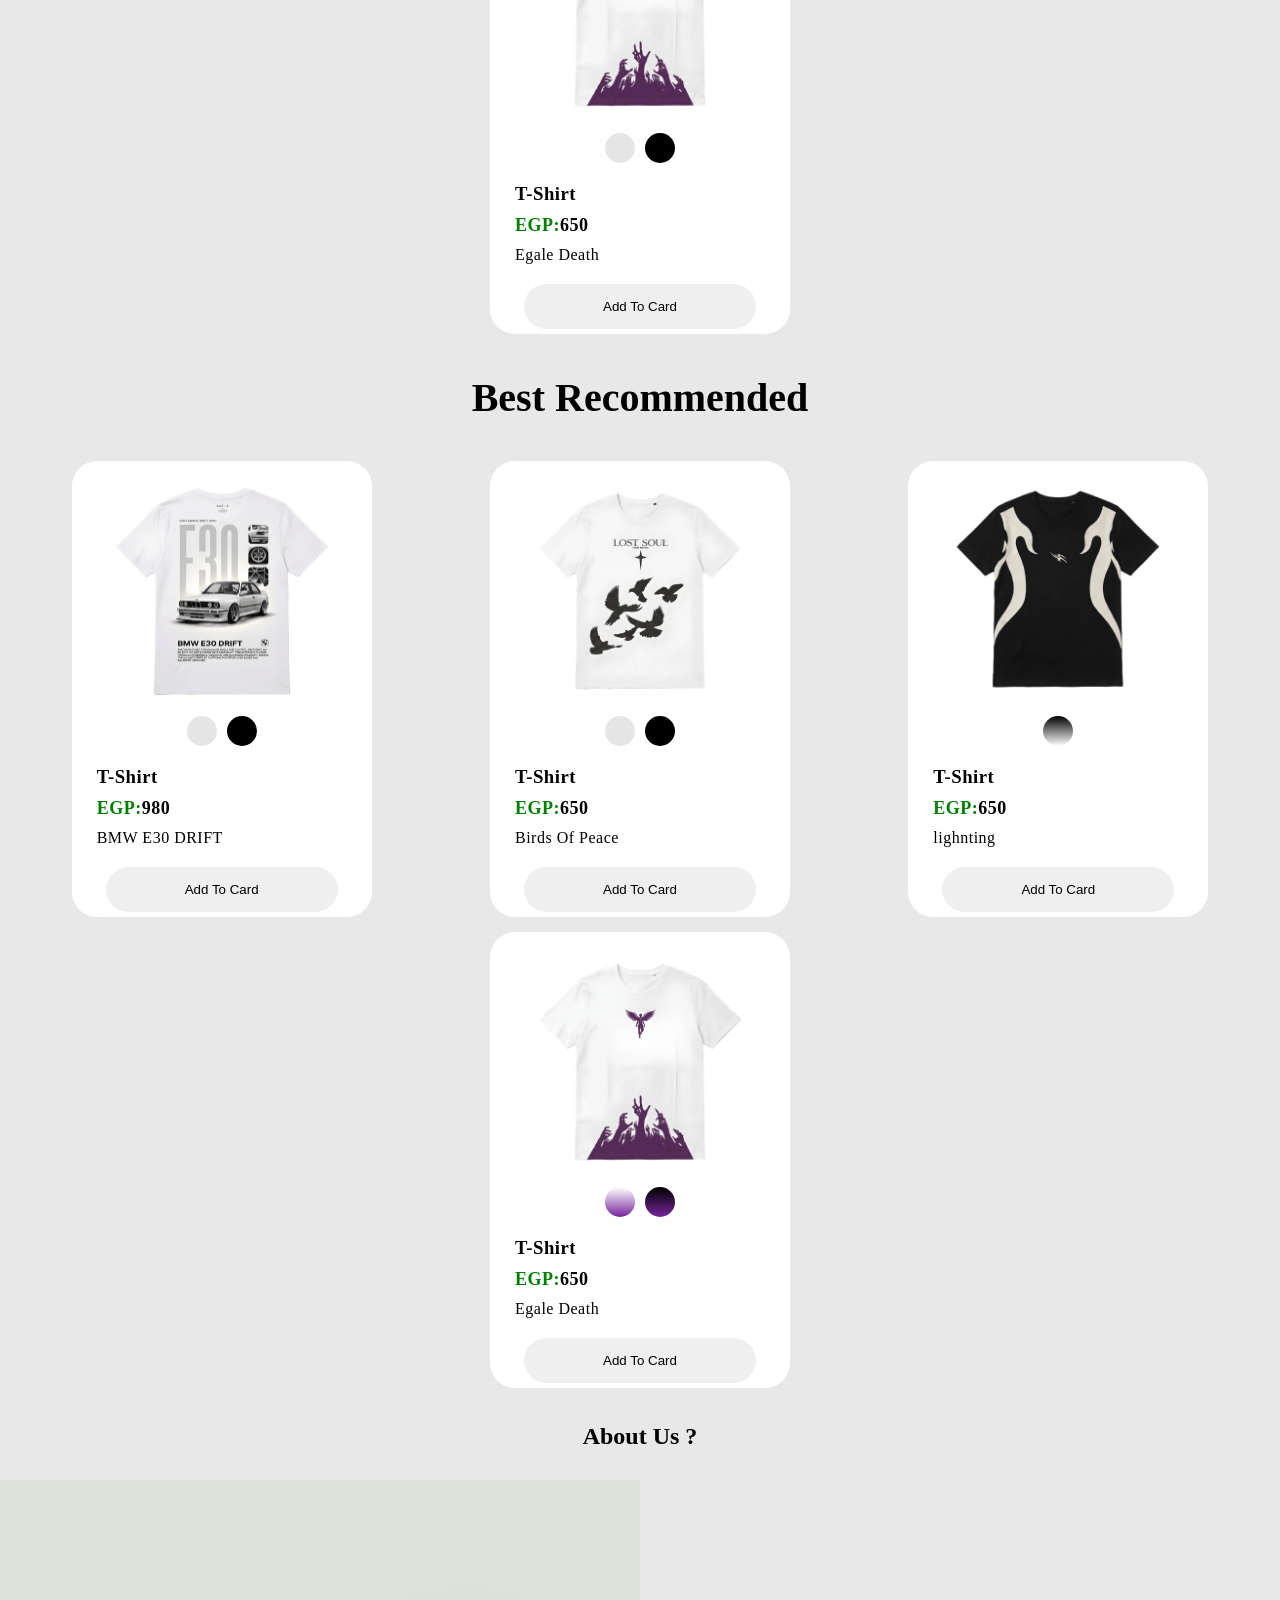
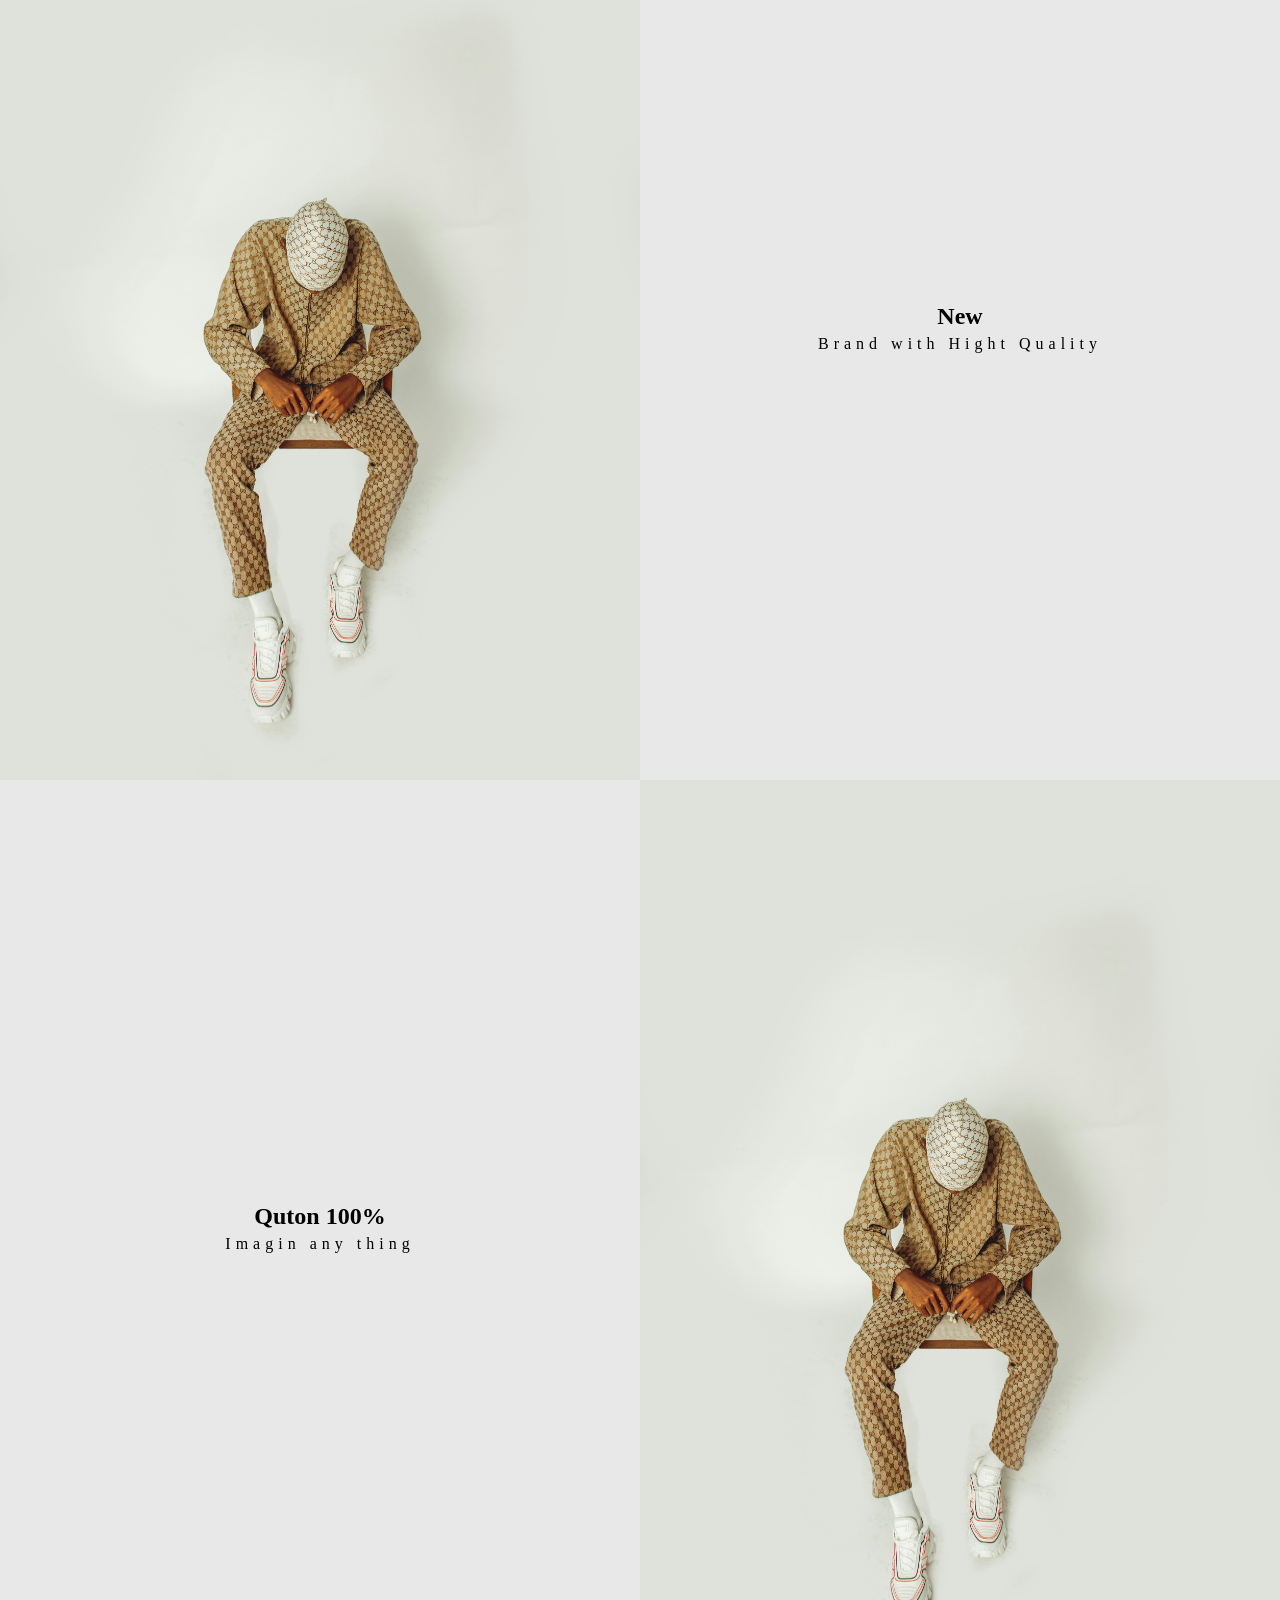
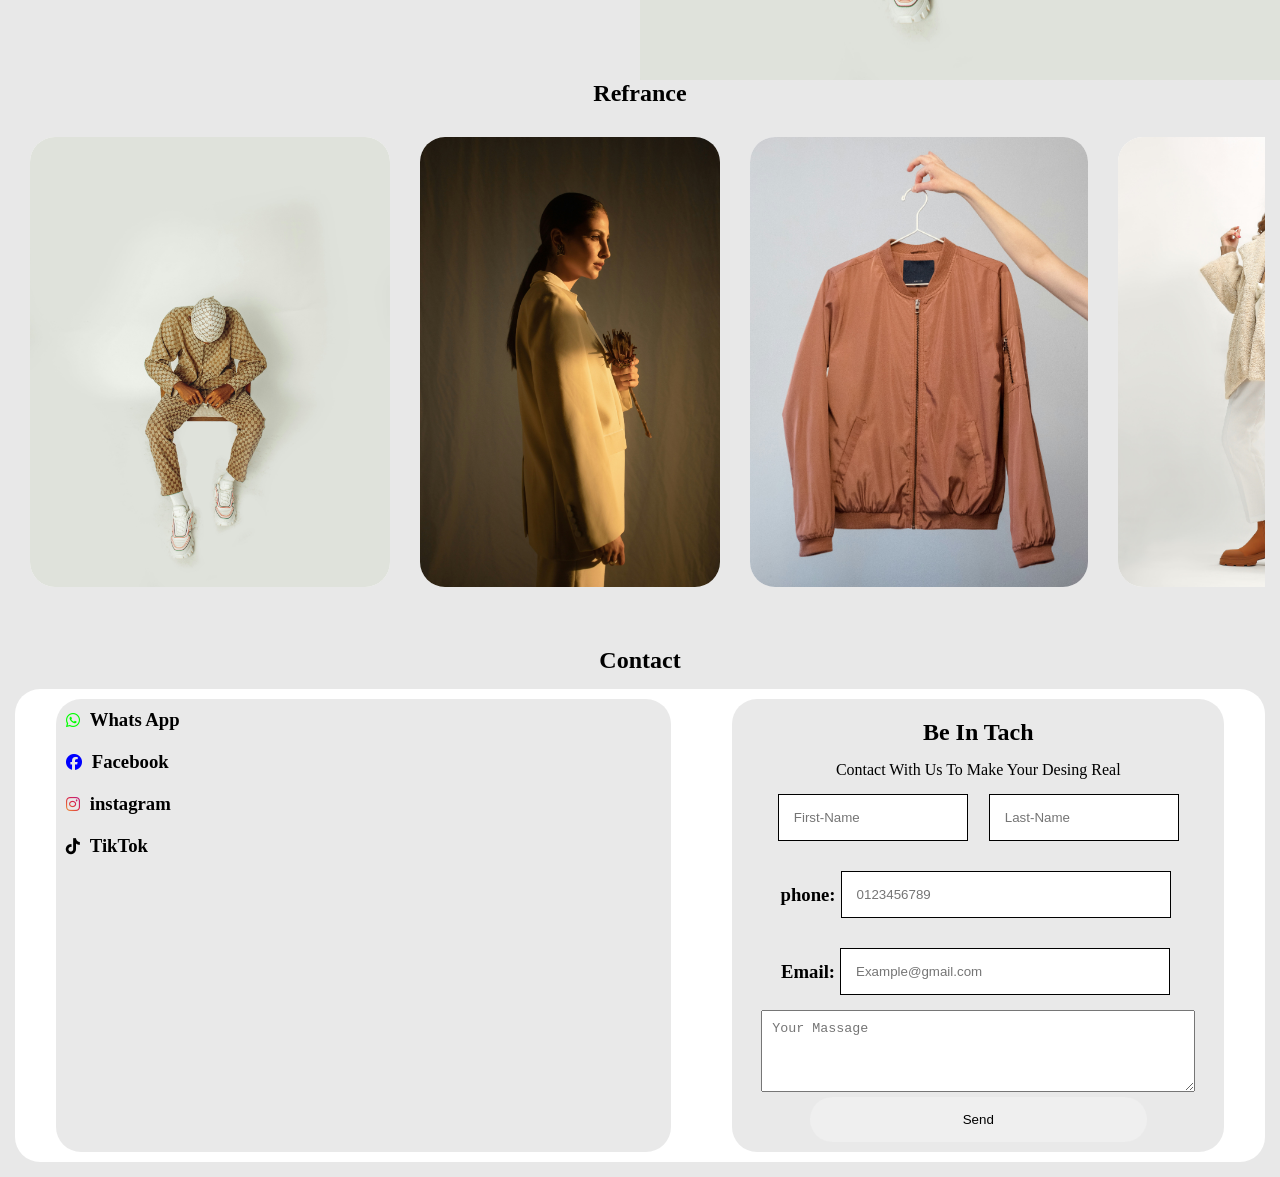
==== commit 815778cf: "Update product details and enhance cart functionality in HTML, CSS, and JavaScript" ====
--- a/index.html
+++ b/index.html
@@ -19,9 +19,15 @@
                 <li><a href="#">About</a></li>
                 <li><a href="#">Contact</a></li>
             </ul>
-            <i class="fa-solid fa-cart-shopping Cart"></i>
+            <i class="fa-solid fa-cart-shopping Cart btn-cart"></i>
         </nav>
     </header>
+    <div class="Shop-cart">
+<button class="btn-close-cart">close</button>
+
+
+
+    </div>
     <main>
         <!-- Section one  -->
         <section class="Hero-section"></section>
@@ -32,60 +38,51 @@
                 <div class="continer-product">
                   <div class="product-img"></div>
                   <div class="card-bar-colors">
-                      <div class="color-product"></div>
-                      <div class="color-product"></div>
-                      <div class="color-product"></div>
-                      <div class="color-product"></div>
-                    </div>
-                    <div class="card-product-body">
-                        <h3>T-Shirt</h3>
-                        <h3 class="product-salary">$50</h3>
-                        <p>Lorem ipsum dolor sit amet consectetur adipisicing elit. Nesciunt dolorem debitis velit dicta sed aspernatur</p>
+                      <div class="color-product" style="background-color:#e6e5e5;"></div>
+                                            <div class="color-product" style="background-color:black;"></div>
+                    </div>
+                    <div class="card-product-body">
+                        <h3>7T-Shirt</h3>
+                        <h3 class="product-salary"><span>EGP:</span>400</h3>
+                        <p>mummy T-shert with red color </p>
                     </div>
                     <button class="btn-add-card">Add To Card</button>
                 </div>
                 <div class="continer-product">
                     <div class="product-img"></div>
                     <div class="card-bar-colors">
-                        <div class="color-product"></div>
-                        <div class="color-product"></div>
-                        <div class="color-product"></div>
-                        <div class="color-product"></div>
-                    </div>
-                    <div class="card-product-body">
-                        <h3>T-Shirt</h3>
-                        <h3 class="product-salary">$50</h3>
-                        <p>Lorem ipsum dolor sit amet consectetur adipisicing elit. Nesciunt dolorem debitis velit dicta sed aspernatur</p>
+                        <div class="color-product" style="background-color:black;"></div>
+                        <div class="color-product" style="background-color:#e6e5e5;"></div>
+                    </div>
+                    <div class="card-product-body">T-Shirt</h3>
+                        <h3 class="product-salary"><span>EGP:</span>450</h3>
+                        <p>PORSCHE 911</p>
+                    </div>
+                    <button class="btn-add-card">Add To Card</button>
+                </div>
+                <div class="continer-product">
+                    <div class="product-img"></div>
+                    <div class="card-bar-colors">
+                        <div class="color-product" style="background-color:black;"></div>
+                        <div class="color-product" style="background-color:#e6e5e5;"></div>
+                    </div>
+                    <div class="card-product-body">
+                        <h3>T-Shirt</h3>
+                        <h3 class="product-salary"><span>EGP:</span>550</h3>
+                        <p>Titanec Ship</p>
                     </div>
                     <button class="btn-add-card">Add To Card</button>
                 </div>
                 <div class="continer-product">
                   <div class="product-img"></div>
                     <div class="card-bar-colors">
-                        <div class="color-product"></div>
-                        <div class="color-product"></div>
-                        <div class="color-product"></div>
-                        <div class="color-product"></div>
-                    </div>
-                    <div class="card-product-body">
-                        <h3>T-Shirt</h3>
-                        <h3 class="product-salary">$50</h3>
-                        <p>Lorem ipsum dolor sit amet consectetur adipisicing elit. Nesciunt dolorem debitis velit dicta sed aspernatur</p>
-                    </div>
-                    <button class="btn-add-card">Add To Card</button>
-                </div>
-                <div class="continer-product">
-                  <div class="product-img"></div>
-                    <div class="card-bar-colors">
-                        <div class="color-product"></div>
-                        <div class="color-product"></div>
-                        <div class="color-product"></div>
-                        <div class="color-product"></div>
-                    </div>
-                    <div class="card-product-body">
-                        <h3>T-Shirt</h3>
-                        <h3 class="product-salary">$50</h3>
-                        <p>Lorem ipsum dolor sit amet consectetur adipisicing elit. Nesciunt dolorem debitis velit dicta sed aspernatur</p>
+                        <div class="color-product" style="background-color:#e6e5e5;"></div>
+                        <div class="color-product" style="background-color:black;"></div>
+                    </div>
+                    <div class="card-product-body">
+                        <h3>T-Shirt</h3>
+                        <h3 class="product-salary"><span>EGP:</span>650</h3>
+                        <p>Egale Death</p>
                     </div>
                     <button class="btn-add-card">Add To Card</button>
                 </div>
@@ -99,60 +96,51 @@
                 <div class="continer-product">
                   <div class="product-img-Rec"></div>
                     <div class="card-bar-colors">
-                        <div class="color-product"></div>
-                        <div class="color-product"></div>
-                        <div class="color-product"></div>
-                        <div class="color-product"></div>
-                    </div>
-                    <div class="card-product-body">
-                        <h3>T-Shirt</h3>
-                        <h3 class="product-salary">$50</h3>
-                        <p>Lorem ipsum dolor sit amet consectetur adipisicing elit. Nesciunt dolorem debitis velit dicta sed aspernatur</p>
-                    </div>
-                    <button class="btn-add-card">Add To Card</button>
-                </div>
-                <div class="continer-product">
-                  <div class="product-img-Rec"></div>
-                    <div class="card-bar-colors">
-                        <div class="color-product"></div>
-                        <div class="color-product"></div>
-                        <div class="color-product"></div>
-                        <div class="color-product"></div>
-                    </div>
-                    <div class="card-product-body">
-                        <h3>T-Shirt</h3>
-                        <h3 class="product-salary">$50</h3>
-                        <p>Lorem ipsum dolor sit amet consectetur adipisicing elit. Nesciunt dolorem debitis velit dicta sed aspernatur</p>
-                    </div>
-                    <button class="btn-add-card">Add To Card</button>
-                </div>
-                <div class="continer-product">
-                  <div class="product-img-Rec"></div>
-                    <div class="card-bar-colors">
-                        <div class="color-product"></div>
-                        <div class="color-product"></div>
-                        <div class="color-product"></div>
-                        <div class="color-product"></div>
-                    </div>
-                    <div class="card-product-body">
-                        <h3>T-Shirt</h3>
-                        <h3 class="product-salary">$50</h3>
-                        <p>Lorem ipsum dolor sit amet consectetur adipisicing elit. Nesciunt dolorem debitis velit dicta sed aspernatur</p>
-                    </div>
-                    <button class="btn-add-card">Add To Card</button>
-                </div>
-                <div class="continer-product">
-                  <div class="product-img-Rec"></div>
-                    <div class="card-bar-colors">
-                        <div class="color-product"></div>
-                        <div class="color-product"></div>
-                        <div class="color-product"></div>
-                        <div class="color-product"></div>
-                    </div>
-                    <div class="card-product-body">
-                        <h3>T-Shirt</h3>
-                        <h3 class="product-salary">$50</h3>
-                        <p>Lorem ipsum dolor sit amet consectetur adipisicing elit. Nesciunt dolorem debitis velit dicta sed aspernatur</p>
+                        <div class="color-product" style="background-color:#e6e5e5;"></div>
+                        <div class="color-product" style="background-color:black;"></div>
+                    </div>
+                    <div class="card-product-body">
+                        <h3>T-Shirt</h3>
+                        <h3 class="product-salary"><span>EGP:</span>980</h3>
+                        <p>BMW E30 DRIFT</p>
+                    </div>
+                    <button class="btn-add-card">Add To Card</button>
+                </div>
+                <div class="continer-product">
+                  <div class="product-img-Rec"></div>
+                    <div class="card-bar-colors">
+                        <div class="color-product" style="background-color:#e6e5e5;"></div>
+                        <div class="color-product" style="background-color:black;"></div>
+                    </div>
+                    <div class="card-product-body">
+                        <h3>T-Shirt</h3>
+                        <h3 class="product-salary"><span>EGP:</span>650</h3>
+                        <p>Birds Of Peace</p>
+                    </div>
+                    <button class="btn-add-card">Add To Card</button>
+                </div>
+                <div class="continer-product">
+                  <div class="product-img-Rec"></div>
+                    <div class="card-bar-colors">
+                        <div class="color-product" style="background-image:linear-gradient(black , #fff);"></div>
+                    </div>
+                    <div class="card-product-body">
+                        <h3>T-Shirt</h3>
+                        <h3 class="product-salary"><span>EGP:</span>650</h3>
+                        <p>lighnting</p>
+                    </div>
+                    <button class="btn-add-card">Add To Card</button>
+                </div>
+                <div class="continer-product">
+                  <div class="product-img-Rec"></div>
+                    <div class="card-bar-colors">
+                        <div class="color-product" style="background-image:linear-gradient(#fff , rgb(117, 37, 155));"></div>
+                        <div class="color-product" style="background-image:linear-gradient(black , rgb(117, 37, 155));"></div>
+                    </div>
+                    <div class="card-product-body">
+                        <h3>T-Shirt</h3>
+                        <h3 class="product-salary"><span>EGP:</span>650</h3>
+                        <p>Egale Death</p>
                     </div>
                     <button class="btn-add-card">Add To Card</button>
                 </div>
--- a/style.css
+++ b/style.css
@@ -23,7 +23,7 @@
   padding: 15px;
   z-index: 10;
   background-color: #fff;
-opacity: 0;
+/* opacity: 0; */
 transition: ease-out 0.5s all;
 
 }
@@ -53,10 +53,23 @@
   text-decoration: none;
 }
 
+.Shop-cart{
+background-color: silver;
+width: 300px;
+height: 100vh;
+position: fixed;
+right: 0;
+opacity: 0;
+pointer-events: none;
+z-index: 10;
+transition: ease-in-out 0.5s all;
+}
+.btn-close-cart:hover{
+  cursor: pointer;
+}
 section {
   width: 100%;
 }
-
 .section-body {
   display: flex;
   justify-content: space-around;
@@ -83,7 +96,6 @@
   font-size: 40px;
 }
 .continer-product {
-
   width: 300px;
   padding: 5px;
   display: flex;
@@ -171,7 +183,7 @@
   height: 30px;
   border-radius: 50%;
 }
-.color-product:nth-child(1) {
+/* .color-product:nth-child(1) {
   background-color: black;
 }
 
@@ -185,7 +197,7 @@
 
 .color-product:nth-child(4) {
   background-color: rgb(75, 149, 192);
-}
+} */
 
 .card-product-body {
   display: flex;
@@ -196,7 +208,12 @@
   width: 100%;
   height: auto;
 }
-
+.product-salary{
+font-size:18px;  
+}
+.product-salary span{
+color: green;
+}
 .card-product-body h3,
 .card-product-body p {
   letter-spacing: 0.5px;
@@ -407,6 +424,9 @@
 }
 
 @media (max-width: 746px) {
+  .continer-product {
+  width: 47%;
+}
   .contact-body {
     display: flex;
     flex-direction: column;
@@ -437,4 +457,14 @@
   .Hero-section {
     background-image: url("photos/logo-phone.png");
   }
-}
+  .continer-product {
+    width: 230px;
+  }
+  
+}
+@media (max-width: 530px){
+  
+  .continer-product {
+    width: 300px;
+}
+}
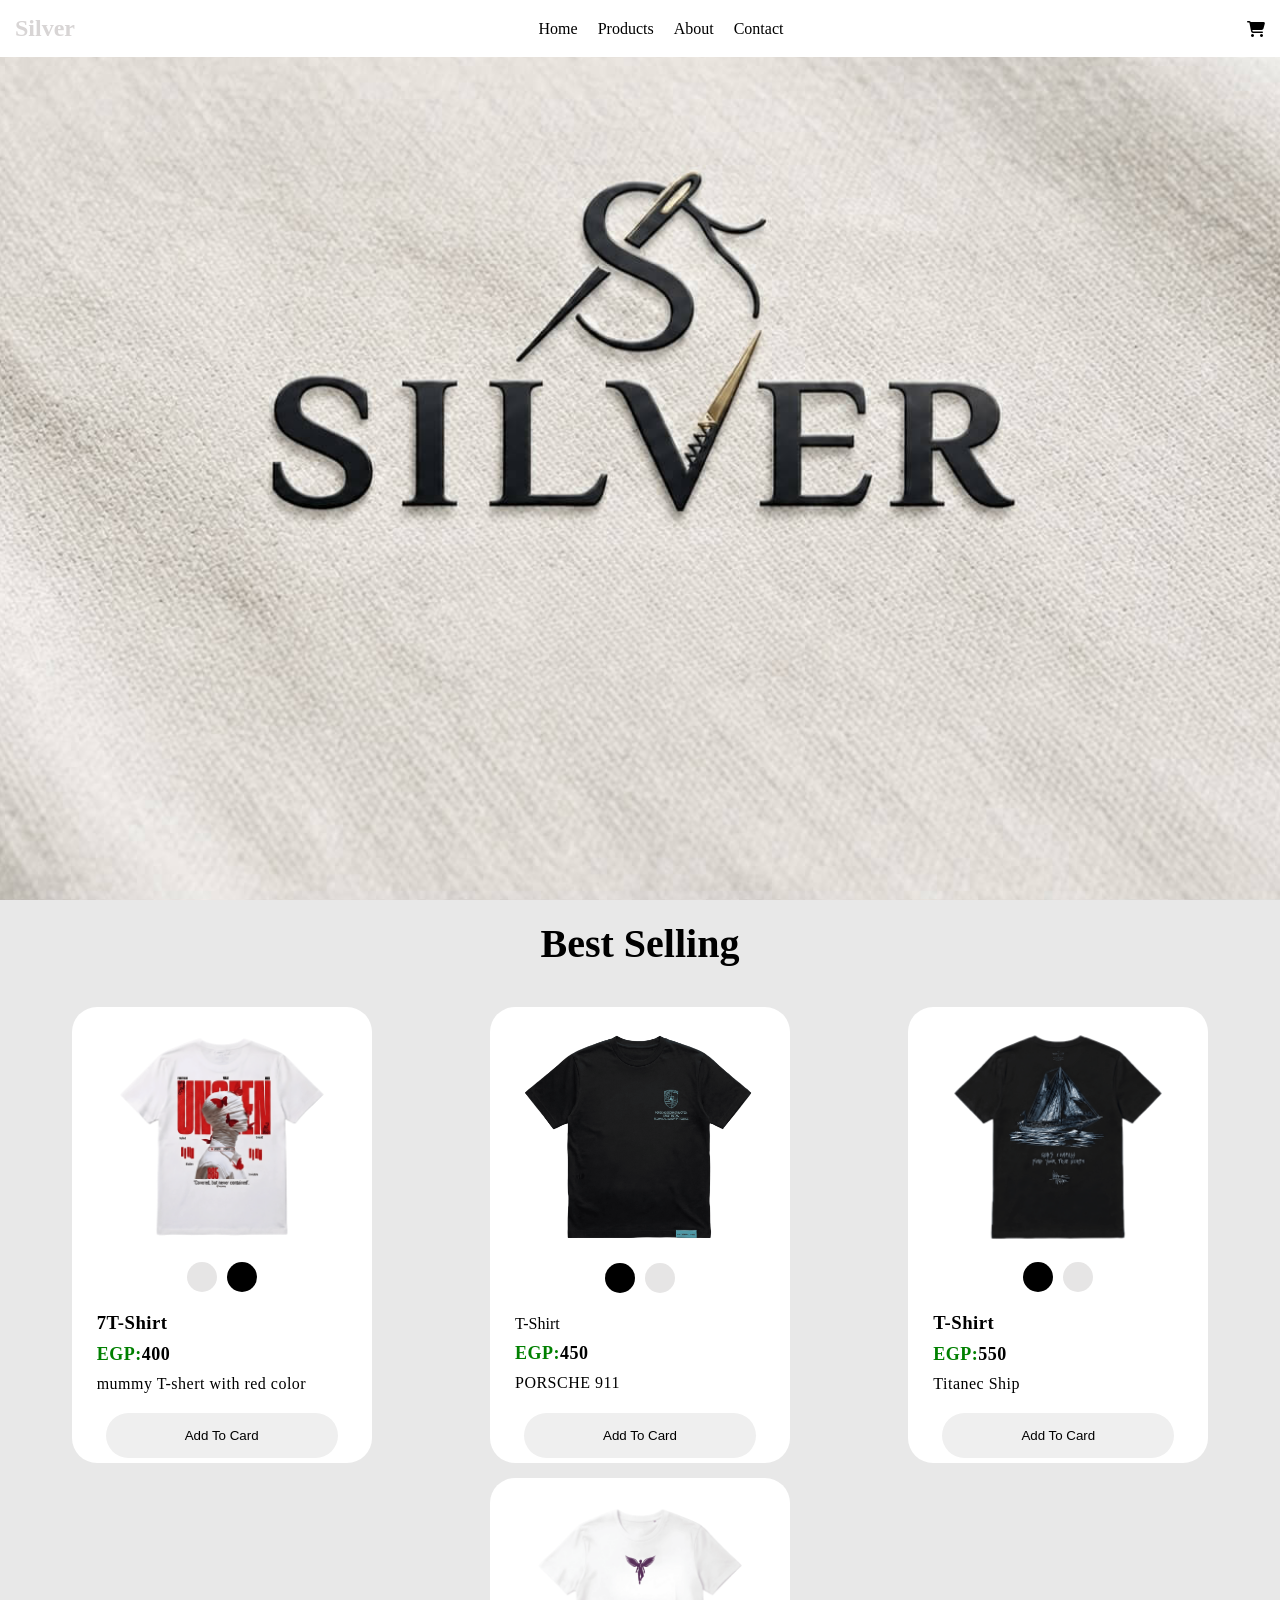
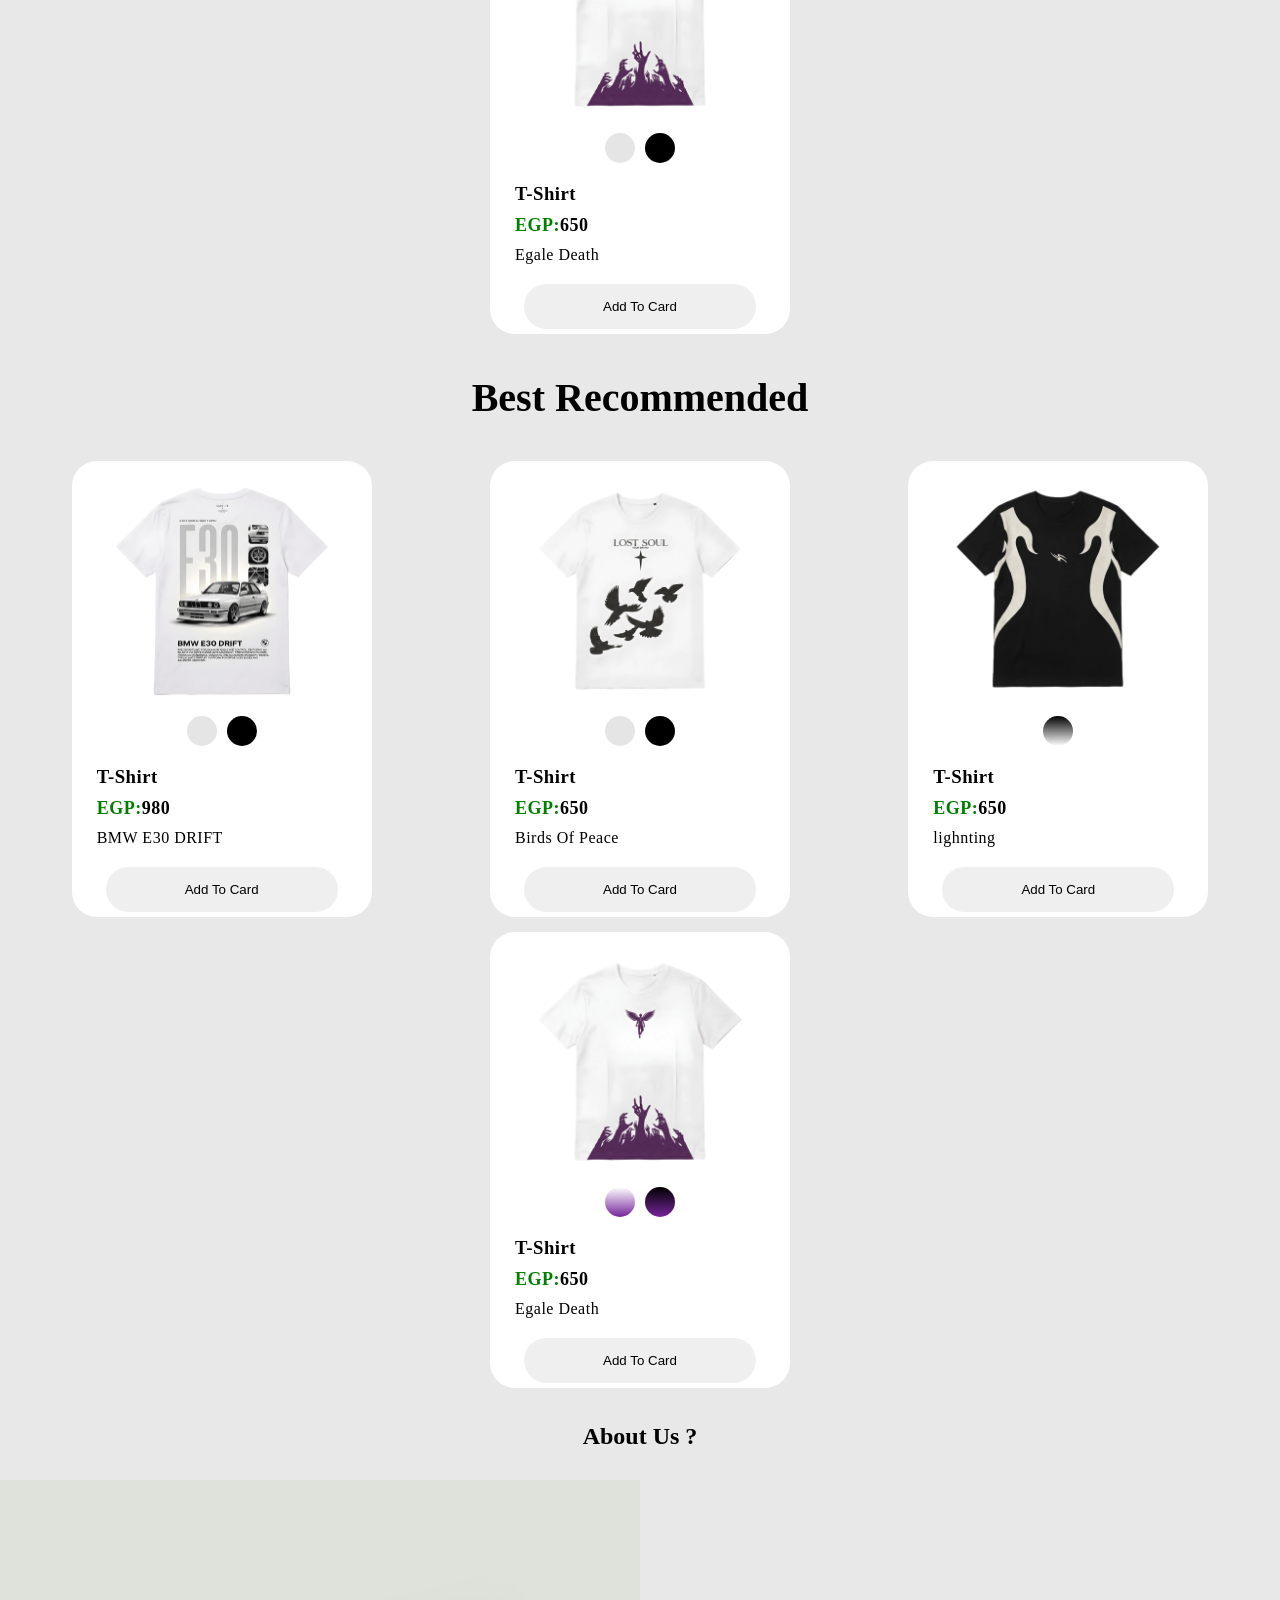
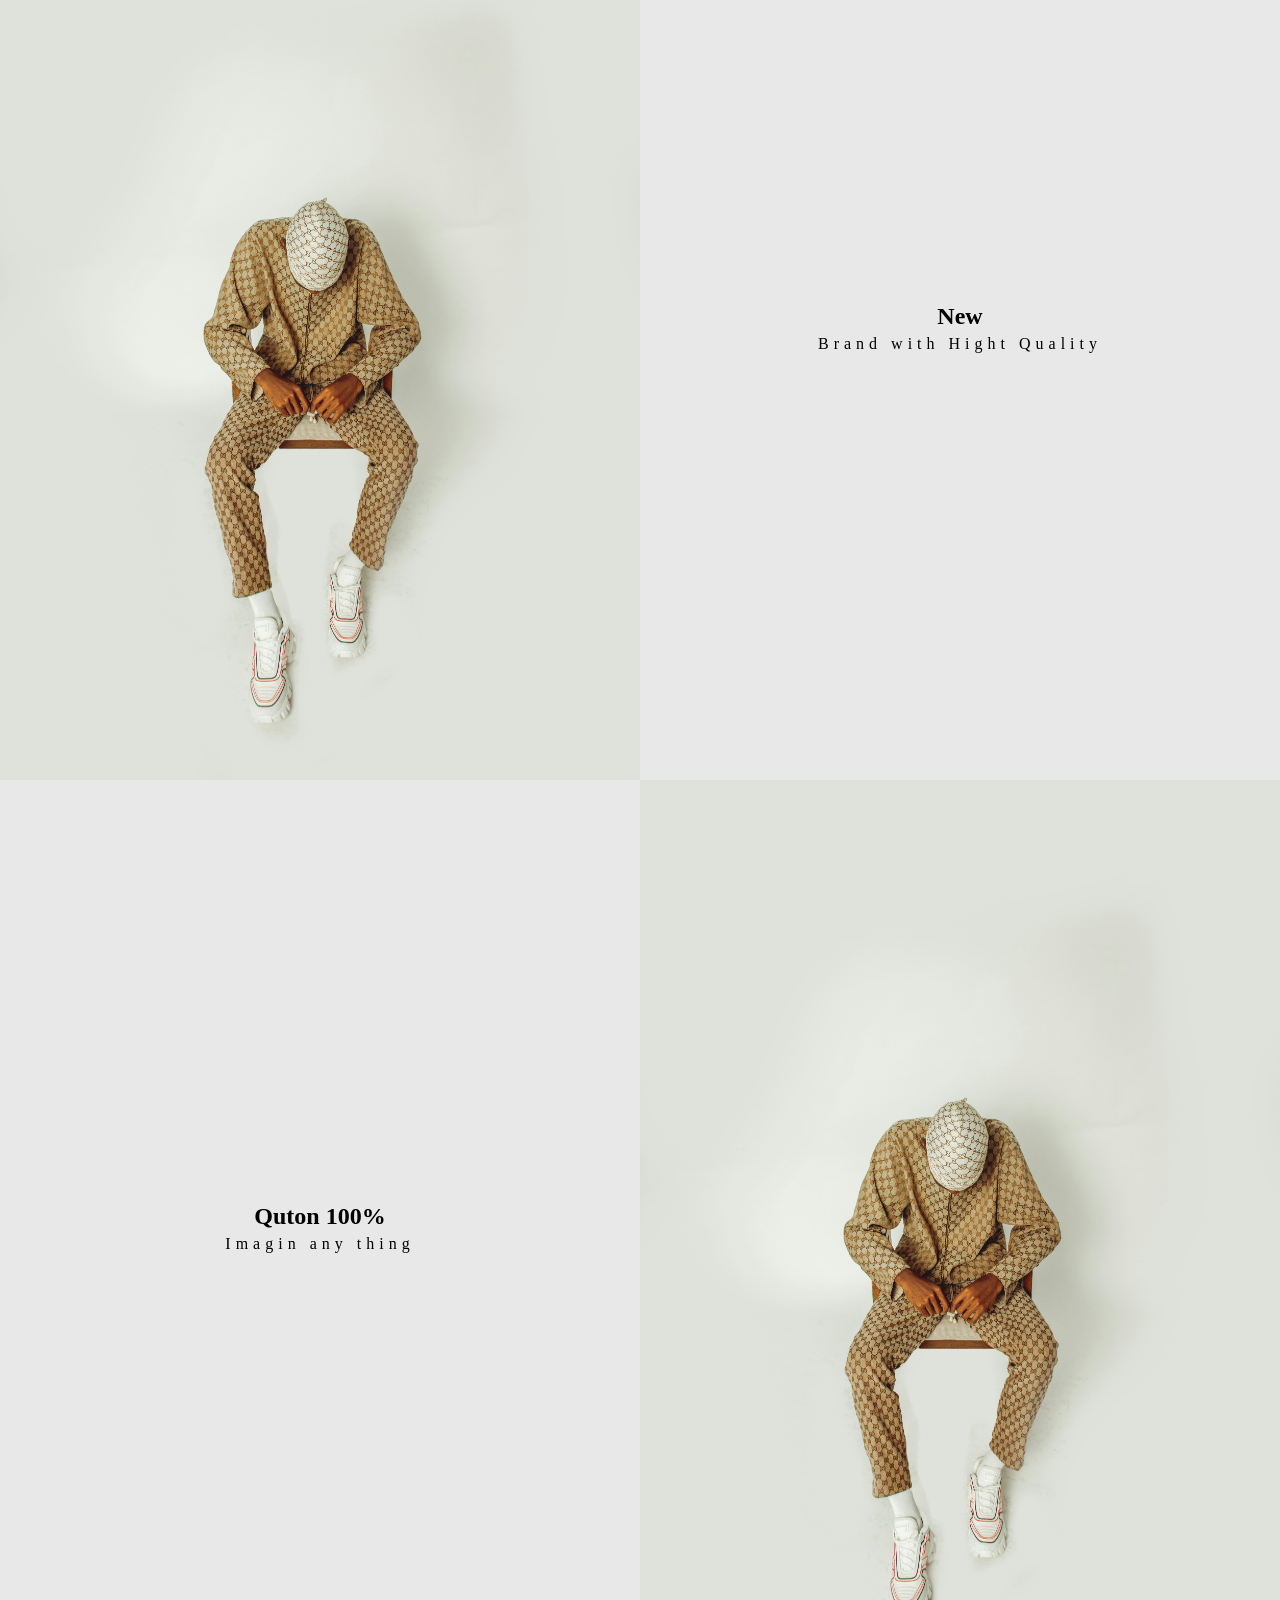
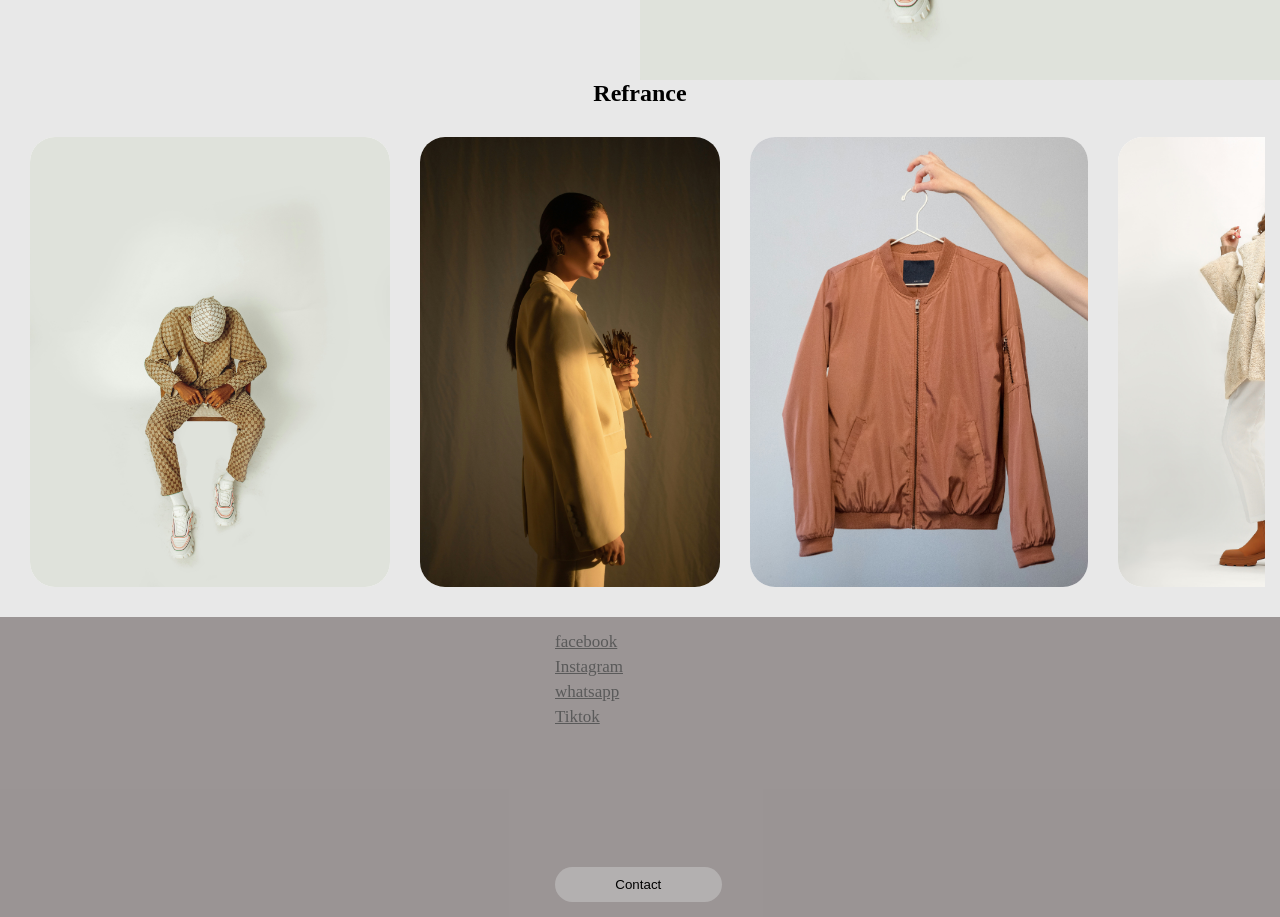
==== commit cb0d9fe3: "Update logo images and refactor JavaScript and CSS for improved functionality and styling - Updated " ====
--- a/index.html
+++ b/index.html
@@ -1,257 +1,253 @@
-<!DOCTYPE html>
-<html lang="en">
-
-<head>
-    <meta charset="UTF-8">
-    <meta name="viewport" content="width=device-width, initial-scale=1.0">
-    <link rel="stylesheet" href="https://cdnjs.cloudflare.com/ajax/libs/font-awesome/6.5.1/css/all.min.css" />
-    <link rel="stylesheet" href="style.css">
-    <title>Home</title>
-</head>
-
-<body>
-    <header>
-        <nav>
-            <h1 class="logo">Silver</h1>
-            <ul>
-                <li><a href="#">Home</a></li>
-                <li><a href="#">Products</a></li>
-                <li><a href="#">About</a></li>
-                <li><a href="#">Contact</a></li>
-            </ul>
-            <i class="fa-solid fa-cart-shopping Cart btn-cart"></i>
-        </nav>
-    </header>
-    <div class="Shop-cart">
-<button class="btn-close-cart">close</button>
-
-
-
-    </div>
-    <main>
-        <!-- Section one  -->
-        <section class="Hero-section"></section>
-        <!-- Section Two -->
-        <section class="section-Best-Selling">
-            <h1>Best Selling</h1>
-            <div class="section-body">
-                <div class="continer-product">
-                  <div class="product-img"></div>
-                  <div class="card-bar-colors">
-                      <div class="color-product" style="background-color:#e6e5e5;"></div>
-                                            <div class="color-product" style="background-color:black;"></div>
-                    </div>
-                    <div class="card-product-body">
-                        <h3>7T-Shirt</h3>
-                        <h3 class="product-salary"><span>EGP:</span>400</h3>
-                        <p>mummy T-shert with red color </p>
-                    </div>
-                    <button class="btn-add-card">Add To Card</button>
-                </div>
-                <div class="continer-product">
-                    <div class="product-img"></div>
-                    <div class="card-bar-colors">
-                        <div class="color-product" style="background-color:black;"></div>
-                        <div class="color-product" style="background-color:#e6e5e5;"></div>
-                    </div>
-                    <div class="card-product-body">T-Shirt</h3>
-                        <h3 class="product-salary"><span>EGP:</span>450</h3>
-                        <p>PORSCHE 911</p>
-                    </div>
-                    <button class="btn-add-card">Add To Card</button>
-                </div>
-                <div class="continer-product">
-                    <div class="product-img"></div>
-                    <div class="card-bar-colors">
-                        <div class="color-product" style="background-color:black;"></div>
-                        <div class="color-product" style="background-color:#e6e5e5;"></div>
-                    </div>
-                    <div class="card-product-body">
-                        <h3>T-Shirt</h3>
-                        <h3 class="product-salary"><span>EGP:</span>550</h3>
-                        <p>Titanec Ship</p>
-                    </div>
-                    <button class="btn-add-card">Add To Card</button>
-                </div>
-                <div class="continer-product">
-                  <div class="product-img"></div>
-                    <div class="card-bar-colors">
-                        <div class="color-product" style="background-color:#e6e5e5;"></div>
-                        <div class="color-product" style="background-color:black;"></div>
-                    </div>
-                    <div class="card-product-body">
-                        <h3>T-Shirt</h3>
-                        <h3 class="product-salary"><span>EGP:</span>650</h3>
-                        <p>Egale Death</p>
-                    </div>
-                    <button class="btn-add-card">Add To Card</button>
-                </div>
-            </div>
-        </section>
-
-        <!--Section Three  -->
-        <section class="section-Best-Selling">
-            <h1>Best Recommended</h1>
-            <div class="section-body">
-                <div class="continer-product">
-                  <div class="product-img-Rec"></div>
-                    <div class="card-bar-colors">
-                        <div class="color-product" style="background-color:#e6e5e5;"></div>
-                        <div class="color-product" style="background-color:black;"></div>
-                    </div>
-                    <div class="card-product-body">
-                        <h3>T-Shirt</h3>
-                        <h3 class="product-salary"><span>EGP:</span>980</h3>
-                        <p>BMW E30 DRIFT</p>
-                    </div>
-                    <button class="btn-add-card">Add To Card</button>
-                </div>
-                <div class="continer-product">
-                  <div class="product-img-Rec"></div>
-                    <div class="card-bar-colors">
-                        <div class="color-product" style="background-color:#e6e5e5;"></div>
-                        <div class="color-product" style="background-color:black;"></div>
-                    </div>
-                    <div class="card-product-body">
-                        <h3>T-Shirt</h3>
-                        <h3 class="product-salary"><span>EGP:</span>650</h3>
-                        <p>Birds Of Peace</p>
-                    </div>
-                    <button class="btn-add-card">Add To Card</button>
-                </div>
-                <div class="continer-product">
-                  <div class="product-img-Rec"></div>
-                    <div class="card-bar-colors">
-                        <div class="color-product" style="background-image:linear-gradient(black , #fff);"></div>
-                    </div>
-                    <div class="card-product-body">
-                        <h3>T-Shirt</h3>
-                        <h3 class="product-salary"><span>EGP:</span>650</h3>
-                        <p>lighnting</p>
-                    </div>
-                    <button class="btn-add-card">Add To Card</button>
-                </div>
-                <div class="continer-product">
-                  <div class="product-img-Rec"></div>
-                    <div class="card-bar-colors">
-                        <div class="color-product" style="background-image:linear-gradient(#fff , rgb(117, 37, 155));"></div>
-                        <div class="color-product" style="background-image:linear-gradient(black , rgb(117, 37, 155));"></div>
-                    </div>
-                    <div class="card-product-body">
-                        <h3>T-Shirt</h3>
-                        <h3 class="product-salary"><span>EGP:</span>650</h3>
-                        <p>Egale Death</p>
-                    </div>
-                    <button class="btn-add-card">Add To Card</button>
-                </div>
-            </div>
-        </section>
-        <!-- Section About -->
-        <section class="section-About">
-            <h1>About Us ?</h1>
-            <div class="About-body">
-                <div class="About-Continer">
-                    <img src="Products/Refrance/Refrance-1.jpg" loading="lazy" alt="About-imge" >
-                    <div class="About-continer-text">
-                        <h1>New</h1>
-                        <p>Brand with Hight Quality</p>
-                    </div>
-                </div>
-                <div class="About-Continer">
-                    <img src="Products/Refrance/Refrance-1.jpg" loading="lazy" alt="About-imge" >
-                    <div class="About-continer-text">
-                        <h1>100% Quton</h1>
-                        <p>Imagin any thing</p>
-                    </div>
-                </div>
-            </div>
-        </section>
-        <!-- Section Refrance -->
-    <section class="sectReion-Refrance">
-<h1>Refrance</h1>
-<div class="Refrance-body">
-<div class="continer-Scroll">
-    <div class="card-Refrance">
-        <img src="Products/Refrance/Refrance-1.jpg" alt="Refrance-imge">
-        
-    </div>
-    <div class="card-Refrance">
-        <img src="Products/Refrance/Refrance-0.jpg" alt="Refrance-imge">
-    </div>
-    <div class="card-Refrance">
-        <img src="Products/Refrance/Refrance-3.jpg" alt="Refrance-imge">
-    
-    </div>
-    <div class="card-Refrance">
-        <img src="Products/Refrance/Refrance-4.jpg" alt="Refrance-imge">
-    
-    </div>
-    <div class="card-Refrance">
-        <img src="Products/Refrance/Refrance-0.jpg" alt="Refrance-imge">
-    
-    </div>
-    <div class="card-Refrance">
-        <img src="Products/Refrance/Refrance-1.jpg" alt="Refrance-imge">
-    
-    </div>
-
-
-
-</div>
-</section>
-
-<!-- Section Contact -->
-    <section class="section-contact">
-<h1>Contact</h1>
-<div class="contact-body">
-<div class="div-Social">
-<div class="Social-icon">
-<div class="content-Social">
-    <i class="fa-brands fa-whatsapp Cart"></i>
-   <h3>Whats App</h3> 
-</div>
-<div class="content-Social">
-    <i class="fa-brands fa-facebook Cart"></i>
-   <h3>Facebook</h3> 
-</div>
-<div class="content-Social">
-    <i class="fa-brands fa-instagram Cart"></i>
-   <h3>instagram</h3> 
-</div>
-<div class="content-Social">
-    <i class="fa-brands fa-tiktok Cart"></i>
-   <h3>TikTok</h3> 
-</div>
-
-</div>
-
-
-
-</div>
-<div class="continer-contact">
-    <form action="">
-        <h1>Be In Tach</h1>
-        <p>Contact With Us To Make Your Desing Real</p>
-        <div class="groub-input-name">
-            <input type="text" id="First-name" placeholder="First-Name">
-            <input type="text" id="Last-name" placeholder="Last-Name">
-        </div>
-        <div class="groub-input">
-            <h3>phone: </h3>
-            <input type="text" id="phone-number"  placeholder="0123456789" >
-        </div>
-        <div class="groub-input">
-            <h3>Email:</h3>
-            <input type="email" id="Email" placeholder="Example@gmail.com">
-        </div>
-            <textarea name="massge" rows="4" id="clint-Massage" placeholder="Your Massage"></textarea>
-<button class="btn-send">Send</button>    
-</form>
-</div>
-</div>
-    </section>
-    </main>
-    <script src="script.js"></script>
-</body>
-
+<!DOCTYPE html>
+<html lang="en">
+
+<head>
+    <meta charset="UTF-8">
+    <meta name="viewport" content="width=device-width, initial-scale=1.0">
+    <link rel="stylesheet" href="https://cdnjs.cloudflare.com/ajax/libs/font-awesome/6.5.1/css/all.min.css" />
+    <link rel="stylesheet" href="style.css">
+    <title>Home</title>
+</head>
+
+<body>
+    <header>
+        <nav>
+            <h1 class="logo">Silver</h1>
+            <ul>
+                <li><a href="#">Home</a></li>
+                <li><a href="#">Products</a></li>
+                <li><a href="#">About</a></li>
+                <li><a href="#">Contact</a></li>
+            </ul>
+            <i class="fa-solid fa-cart-shopping Cart btn-cart"></i>
+        </nav>
+    </header>
+    <!-- CART -->
+    <div class="Shop-cart">
+<button class="btn-close-cart">close</button>
+
+
+
+    </div>
+    <main>
+        <!-- Section one  -->
+        <section class="Hero-section"></section>
+        <!-- Section Two -->
+        <section class="section-Best-Selling">
+            <h1>Best Selling</h1>
+            <div class="section-body">
+                <div class="continer-product">
+                  <div class="product-img"></div>
+                  <div class="card-bar-colors">
+                      <div class="color-product" style="background-color:#e6e5e5;"></div>
+                                            <div class="color-product" style="background-color:black;"></div>
+                    </div>
+                    <div class="card-product-body">
+                        <h3>7T-Shirt</h3>
+                        <h3 class="product-salary"><span>EGP:</span>400</h3>
+                        <p>mummy T-shert with red color </p>
+                    </div>
+                    <button class="btn-add-card">Add To Card</button>
+                </div>
+                <div class="continer-product">
+                    <div class="product-img"></div>
+                    <div class="card-bar-colors">
+                        <div class="color-product" style="background-color:black;"></div>
+                        <div class="color-product" style="background-color:#e6e5e5;"></div>
+                    </div>
+                    <div class="card-product-body">T-Shirt</h3>
+                        <h3 class="product-salary"><span>EGP:</span>450</h3>
+                        <p>PORSCHE 911</p>
+                    </div>
+                    <button class="btn-add-card">Add To Card</button>
+                </div>
+                <div class="continer-product">
+                    <div class="product-img"></div>
+                    <div class="card-bar-colors">
+                        <div class="color-product" style="background-color:black;"></div>
+                        <div class="color-product" style="background-color:#e6e5e5;"></div>
+                    </div>
+                    <div class="card-product-body">
+                        <h3>T-Shirt</h3>
+                        <h3 class="product-salary"><span>EGP:</span>550</h3>
+                        <p>Titanec Ship</p>
+                    </div>
+                    <button class="btn-add-card">Add To Card</button>
+                </div>
+                <div class="continer-product">
+                  <div class="product-img"></div>
+                    <div class="card-bar-colors">
+                        <div class="color-product" style="background-color:#e6e5e5;"></div>
+                        <div class="color-product" style="background-color:black;"></div>
+                    </div>
+                    <div class="card-product-body">
+                        <h3>T-Shirt</h3>
+                        <h3 class="product-salary"><span>EGP:</span>650</h3>
+                        <p>Egale Death</p>
+                    </div>
+                    <button class="btn-add-card">Add To Card</button>
+                </div>
+            </div>
+        </section>
+
+        <!--Section Three  -->
+        <section class="section-Best-Selling">
+            <h1>Best Recommended</h1>
+            <div class="section-body">
+                <div class="continer-product">
+                  <div class="product-img-Rec"></div>
+                    <div class="card-bar-colors">
+                        <div class="color-product" style="background-color:#e6e5e5;"></div>
+                        <div class="color-product" style="background-color:black;"></div>
+                    </div>
+                    <div class="card-product-body">
+                        <h3>T-Shirt</h3>
+                        <h3 class="product-salary"><span>EGP:</span>980</h3>
+                        <p>BMW E30 DRIFT</p>
+                    </div>
+                    <button class="btn-add-card">Add To Card</button>
+                </div>
+                <div class="continer-product">
+                  <div class="product-img-Rec"></div>
+                    <div class="card-bar-colors">
+                        <div class="color-product" style="background-color:#e6e5e5;"></div>
+                        <div class="color-product" style="background-color:black;"></div>
+                    </div>
+                    <div class="card-product-body">
+                        <h3>T-Shirt</h3>
+                        <h3 class="product-salary"><span>EGP:</span>650</h3>
+                        <p>Birds Of Peace</p>
+                    </div>
+                    <button class="btn-add-card">Add To Card</button>
+                </div>
+                <div class="continer-product">
+                  <div class="product-img-Rec"></div>
+                    <div class="card-bar-colors">
+                        <div class="color-product" style="background-image:linear-gradient(black , #fff);"></div>
+                    </div>
+                    <div class="card-product-body">
+                        <h3>T-Shirt</h3>
+                        <h3 class="product-salary"><span>EGP:</span>650</h3>
+                        <p>lighnting</p>
+                    </div>
+                    <button class="btn-add-card">Add To Card</button>
+                </div>
+                <div class="continer-product">
+                  <div class="product-img-Rec"></div>
+                    <div class="card-bar-colors">
+                        <div class="color-product" style="background-image:linear-gradient(#fff , rgb(117, 37, 155));"></div>
+                        <div class="color-product" style="background-image:linear-gradient(black , rgb(117, 37, 155));"></div>
+                    </div>
+                    <div class="card-product-body">
+                        <h3>T-Shirt</h3>
+                        <h3 class="product-salary"><span>EGP:</span>650</h3>
+                        <p>Egale Death</p>
+                    </div>
+                    <button class="btn-add-card">Add To Card</button>
+                </div>
+            </div>
+        </section>
+        <!-- Section About -->
+        <section class="section-About">
+            <h1>About Us ?</h1>
+            <div class="About-body">
+                <div class="About-Continer">
+                    <img src="Products/Refrance/Refrance-1.jpg" loading="lazy" alt="About-imge" >
+                    <div class="About-continer-text">
+                        <h1>New</h1>
+                        <p>Brand with Hight Quality</p>
+                    </div>
+                </div>
+                <div class="About-Continer">
+                    <img src="Products/Refrance/Refrance-1.jpg" loading="lazy" alt="About-imge" >
+                    <div class="About-continer-text">
+                        <h1>100% Quton</h1>
+                        <p>Imagin any thing</p>
+                    </div>
+                </div>
+            </div>
+        </section>
+        <!-- Section Refrance -->
+    <section class="sectReion-Refrance">
+<h1>Refrance</h1>
+<div class="Refrance-body">
+<div class="continer-Scroll">
+    <div class="card-Refrance">
+        <img src="Products/Refrance/Refrance-1.jpg" alt="Refrance-imge">
+        
+    </div>
+    <div class="card-Refrance">
+        <img src="Products/Refrance/Refrance-0.jpg" alt="Refrance-imge">
+    </div>
+    <div class="card-Refrance">
+        <img src="Products/Refrance/Refrance-3.jpg" alt="Refrance-imge">
+    
+    </div>
+    <div class="card-Refrance">
+        <img src="Products/Refrance/Refrance-4.jpg" alt="Refrance-imge">
+    
+    </div>
+    <div class="card-Refrance">
+        <img src="Products/Refrance/Refrance-0.jpg" alt="Refrance-imge">
+    
+    </div>
+    <div class="card-Refrance">
+        <img src="Products/Refrance/Refrance-1.jpg" alt="Refrance-imge">
+    
+    </div>
+
+
+
+</div>
+</section>
+
+
+
+<footer>
+
+<div class="footer-links"> 
+<div class="div-links">
+    <a href="#">facebook</a>
+<a href="#">Instagram</a>
+<a href="#">whatsapp </a>
+<a href="#">Tiktok</a>
+</div>
+<button class="btn-contact">Contact</button>
+</div>
+
+
+
+
+<div class="continer-contact">
+    <form action="">
+        <h1>Be In Tach</h1>
+        <p>Contact With Us To Make Your Desing Real</p>
+        <div class="groub-input-name">
+            <input type="text" id="First-name" placeholder="First-Name">
+            <input type="text" id="Last-name" placeholder="Last-Name">
+        </div>
+        <div class="groub-input">
+            <h3>phone: </h3>
+            <input type="text" id="phone-number"  placeholder="0123456789" >
+        </div>
+        <div class="groub-input">
+            <h3>Email:</h3>
+            <input type="email" id="Email" placeholder="Example@gmail.com">
+        </div>
+            <textarea name="massge" rows="4" id="clint-Massage" placeholder="Your Massage"></textarea>
+<button class="btn-send">Send</button>    
+</form>
+</div>
+
+
+
+    
+</footer>
+    </main>
+    <script src="script.js"></script>
+</body>
+    <!-- <i class="fa-brands fa-whatsapp Cart"></i>
+    <i class="fa-brands fa-facebook Cart"></i>
+    <i class="fa-brands fa-instagram Cart"></i>
+    <i class="fa-brands fa-tiktok Cart"></i> -->
 </html>
--- a/style.css
+++ b/style.css
@@ -1,470 +1,445 @@
-* {
-  margin: 0;
-  padding: 0;
-  box-sizing: border-box;
-  scroll-behavior: smooth;
-}
-
-:root {
-  --mainbac: rgba(207, 207, 207, 0.459);
-  --min-border-R: 25px;
-}
-
-body {
-  background-color: var(--mainbac);
-  text-align: center;
-  /* padding-top: 70px; */
-}
-/* Header */
-header {
-  width: 100%;
-  position: fixed;
-  top: 0;
-  padding: 15px;
-  z-index: 10;
-  background-color: #fff;
-/* opacity: 0; */
-transition: ease-out 0.5s all;
-
-}
-.logo{
-  color:rgb(216, 213, 213);
-}
-header nav {
-  width: 100%;
-  display: flex;
-  flex-wrap: wrap;
-  justify-content: space-between;
-  align-items: center;
-}
-
-header nav ul {
-  display: flex;
-  flex-wrap: wrap;
-  gap: 20px;
-}
-
-header nav ul li {
-  list-style: none;
-}
-
-header nav ul li a {
-  color: black;
-  text-decoration: none;
-}
-
-.Shop-cart{
-background-color: silver;
-width: 300px;
-height: 100vh;
-position: fixed;
-right: 0;
-opacity: 0;
-pointer-events: none;
-z-index: 10;
-transition: ease-in-out 0.5s all;
-}
-.btn-close-cart:hover{
-  cursor: pointer;
-}
-section {
-  width: 100%;
-}
-.section-body {
-  display: flex;
-  justify-content: space-around;
-  flex-wrap: wrap;
-  padding: 20px;
-  gap: 15px;
-}
-
-.Hero-section {
-  background-image: url("photos/logo.jpg");
-  background-size: cover;
-  background-position: center;
-  height: 100vh;
-}
-/* Section Best Selling Products */
-.section-Best-Selling {
-  display: flex;
-  flex-direction: column;
-  text-align: center;
-}
-
-.section-Best-Selling h1 {
-  margin: 20px;
-  font-size: 40px;
-}
-.continer-product {
-  width: 300px;
-  padding: 5px;
-  display: flex;
-  flex-direction: column;
-  justify-content: space-between;
-  align-items: center;
-  border-radius: var(--min-border-R);
-  background-color: #fff;
-}
-
-.product-img ,.product-img-Rec{
-  width: 90%;
-  height: 250px;
-  background-size: contain;
-  background-repeat: no-repeat;
-  background-position: center;
-transition: ease-out 0.5s all;
-}
-/* images for section Best Silling */
-.continer-product:nth-child(1) .product-img{
-  background-image: url('Products/T-shirts/product-0-0.png');
-}
-
-
-.continer-product:nth-child(2) .product-img{
-  background-image: url('Products/T-shirts/product-1-0.png');
-}
-.continer-product:nth-child(2) .product-img:hover{
-  background-image: url('Products/T-shirts/product-1-3.png');
-
-}
-
-
-.continer-product:nth-child(3) .product-img{
-  background-image: url('Products/T-shirts/product-2-0.png');
-}
-
-
-.continer-product:nth-child(4) .product-img{
-  background-image: url('Products/T-shirts/product-3-0.png');
-}
-.continer-product:nth-child(4) .product-img:hover{
-  background-image: url('Products/T-shirts/product-3-1.png');
-}
-
-
-/* images for section Best Recommended*/
-
-.continer-product:nth-child(1) .product-img-Rec{
-  background-image: url('Products/T-shirts/product-4-0.png');
-}
-
-
-.continer-product:nth-child(2) .product-img-Rec{
-  background-image: url('Products/T-shirts/product-5-0.png');
-}
-.continer-product:nth-child(2) .product-img-Rec:hover{
-  background-image: url('Products/T-shirts/product-5-1.png');
-
-}
-
-
-.continer-product:nth-child(3) .product-img-Rec{
-  background-image: url('Products/T-shirts/product-6-0.png');
-}
-
-
-.continer-product:nth-child(4) .product-img-Rec{
-  background-image: url('Products/T-shirts/product-3-0.png');
-}
-.continer-product:nth-child(4) .product-img-Rec:hover{
-  background-image: url('Products/T-shirts/product-3-1.png');
-}
-
-/* bar colors */
-.card-bar-colors {
-  width: 100%;
-  height: auto;
-  display: flex;
-  justify-content: center;
-  gap: 10px;
-}
-.color-product {
-  width: 30px;
-  height: 30px;
-  border-radius: 50%;
-}
-/* .color-product:nth-child(1) {
-  background-color: black;
-}
-
-.color-product:nth-child(2) {
-  background-color: silver;
-}
-
-.color-product:nth-child(3) {
-  background-color: rgb(187, 97, 97);
-}
-
-.color-product:nth-child(4) {
-  background-color: rgb(75, 149, 192);
-} */
-
-.card-product-body {
-  display: flex;
-  flex-direction: column;
-  gap: 10px;
-  text-align: start;
-  padding: 20px;
-  width: 100%;
-  height: auto;
-}
-.product-salary{
-font-size:18px;  
-}
-.product-salary span{
-color: green;
-}
-.card-product-body h3,
-.card-product-body p {
-  letter-spacing: 0.5px;
-}
-
-.btn-add-card {
-  padding: 15px;
-  width: 80%;
-  border: none;
-  border-radius: var(--min-border-R);
-}
-.btn-add-card:hover{
-  cursor: pointer;
-}
-/* Section About */
-.section-About {
-  margin-top: 15px;
-}
-.About-body {
-  margin-top: 30px;
-}
-.About-Continer {
-  display: flex;
-  flex-wrap: wrap;
-}
-.About-Continer img {
-  width: 50%;
-  height: 100vh;
-}
-.About-Continer:nth-child(2) {
-  direction: rtl;
-}
-.About-continer-text {
-  width: 50%;
-  align-content: center;
-  text-align: center;
-}
-.About-continer-text p {
-  margin: 5px;
-  letter-spacing: 5px;
-}
-/* Section Reference */
-.section-Refrance h1 {
-  margin: 30px;
-  font-size: 38px;
-}
-.Refrance-body {
-  padding: 15px;
-  position: relative;
-}
-.continer-Scroll {
-  display: flex;
-  flex-wrap: nowrap;
-  justify-content: flex-start;
-  overflow-x: auto;
-  scroll-behavior: smooth;
-  scroll-snap-type: x mandatory;
-}
-.continer-Scroll::-webkit-scrollbar {
-  display: none;
-}
-.card-Refrance {
-  width: fit-content;
-  height: 450px;
-  margin: 15px;
-  display: flex;
-  flex-direction: column;
-  justify-content: space-between;
-  flex-shrink: 0;
-  border-radius: var(--min-border-R);
-  background-color: #fff;
-}
-.card-Refrance img {
-  width: 100%;
-  height: 100%;
-  border-radius: 25px;
-}
-.card-Refrance video{
-  width: fit-content;
-  height: 100%;
-  border-radius: 25px;
-
-}
-.card-Refrance-text{
-padding: 15px;
-}
-/* Section Contact */
-.section-contact {
-  padding: 15px;
-  width: 100%;
-}
-.section-contact h1 {
-  margin: 15px;
-}
-
-.contact-body {
-  width: 100%;
-  padding: 10px;
-  display: flex;
-  flex-wrap: wrap;
-  justify-content: space-around;
-  border-radius: var(--min-border-R);
-  background-color: #fff;
-}
-.div-Social {
-  width: 50%;
-  display: flex;
-  border-radius: var(--min-border-R);
-  background-color: var(--mainbac);
-}
-.Social-icon {
-  width: 100%;
-  height: fit-content;
-  padding: 5px;
-  display: flex;
-  flex-direction: column;
-  gap: 10px;
-}
-.content-Social {
-  width: 100%;
-  padding: 5px;
-  height: auto;
-  display: flex;
-  align-content: center;
-  align-items: center;
-  gap: 10px;
-  border-radius: var(--min-border-R);
-}
-.content-Social:nth-child(1) i {
-  color: rgb(0, 255, 0);0
-}
-.content-Social:nth-child(2) i {
-  color: rgb(0, 0, 255);
-}
-.content-Social:nth-child(3) i {
-  background: linear-gradient(
-    45deg,
-    #f09433 0%,
-    #e6683c 25%,
-    #dc2743 50%,
-    #cc2366 75%,
-    #bc1888 100%
-  );
-  -webkit-background-clip: text;
-  -webkit-text-fill-color: transparent;
-  display: inline-block;
-}
-.content-Social:nth-child(4) i {
-  color: black;
-}
-.continer-contact {
-  width: 40%;
-  height: 100%;
-  padding: 5px;
-  background-color: var(--mainbac);
-  border-radius: var(--min-border-R);
-}
-/* Form */
-form {
-  display: flex;
-  flex-direction: column;
-  align-items: center;
-}
-
-.groub-input-name {
-  display: flex;
-  justify-content: space-around;
-  padding: 10px;
-}
-
-.groub-input-name input {
-  width: 45%;
-}
-
-.groub-input {
-  width: 100%;
-  margin: 5px;
-  padding: 5px;
-  display: flex;
-  justify-content: center;
-  align-items: center;
-  position: relative;
-}
-
-input {
-  padding: 15px;
-  width: 70%;
-  margin: 5px;
-  border: solid 0.5px black;
-}
-
-#clint-Massage {
-  width: 90%;
-  height: auto;
-  padding: 10px;
-}
-
-.btn-send {
-  width: 70%;
-  padding: 15px;
-  margin: 5px;
-  border-radius: var(--min-border-R);
-  border: none;
-}
-
-.btn-send:hover {
-  cursor: pointer;
-}
-
-@media (max-width: 746px) {
-  .continer-product {
-  width: 47%;
-}
-  .contact-body {
-    display: flex;
-    flex-direction: column;
-    justify-content: center;
-    align-content: center;
-    gap: 20px;
-  }
-  .div-Social {
-    width: 100%;
-  }
-  .continer-contact {
-    width: 100%;
-  }
-  .About-Continer {
-    justify-content: center;
-    padding: 15px;
-  }
-  .About-Continer img {
-    width: 90%;
-    height: auto;
-  }
-  .About-continer-text {
-    width: 100%;
-  }
-}
-
-@media (max-width: 600px) {
-  .Hero-section {
-    background-image: url("photos/logo-phone.png");
-  }
-  .continer-product {
-    width: 230px;
-  }
-  
-}
-@media (max-width: 530px){
-  
-  .continer-product {
-    width: 300px;
-}
-}
+* {
+  margin: 0;
+  padding: 0;
+  box-sizing: border-box;
+  scroll-behavior: smooth;
+}
+
+:root {
+  --mainbac: rgba(207, 207, 207, 0.459);
+  --min-border-R: 25px;
+}
+
+body {
+  background-color: var(--mainbac);
+  text-align: center;
+  /* padding-top: 70px; */
+}
+/* Header */
+header {
+  width: 100%;
+  position: fixed;
+  top: 0;
+  padding: 15px;
+  z-index: 10;
+  background-color: #fff;
+/* opacity: 0; */
+transition: ease-out 0.5s all;
+
+}
+.logo{
+  color:rgb(216, 213, 213);
+}
+header nav {
+  width: 100%;
+  display: flex;
+  flex-wrap: wrap;
+  justify-content: space-between;
+  align-items: center;
+}
+
+header nav ul {
+  display: flex;
+  flex-wrap: wrap;
+  gap: 20px;
+}
+
+header nav ul li {
+  list-style: none;
+}
+
+header nav ul li a {
+  color: black;
+  text-decoration: none;
+}
+
+.Shop-cart{
+background-color: silver;
+width: 300px;
+height: 100vh;
+position: fixed;
+right: 0;
+opacity: 0;
+pointer-events: none;
+z-index: 10;
+transition: ease-in-out 0.5s all;
+}
+.btn-close-cart:hover{
+  cursor: pointer;
+}
+section {
+  width: 100%;
+}
+.section-body {
+  display: flex;
+  justify-content: space-around;
+  flex-wrap: wrap;
+  padding: 20px;
+  gap: 15px;
+}
+
+.Hero-section {
+  background-image: url("photos/logo.jpg");
+  background-size: cover;
+  background-position: center;
+  height: 100vh;
+}
+/* Section Best Selling Products */
+.section-Best-Selling {
+  display: flex;
+  flex-direction: column;
+  text-align: center;
+}
+
+.section-Best-Selling h1 {
+  margin: 20px;
+  font-size: 40px;
+}
+.continer-product {
+  width: 300px;
+  padding: 5px;
+  display: flex;
+  flex-direction: column;
+  justify-content: space-between;
+  align-items: center;
+  border-radius: var(--min-border-R);
+  background-color: #fff;
+}
+
+.product-img ,.product-img-Rec{
+  width: 90%;
+  height: 250px;
+  background-size: contain;
+  background-repeat: no-repeat;
+  background-position: center;
+transition: ease-out 0.5s all;
+}
+/* images for section Best Silling */
+.continer-product:nth-child(1) .product-img{
+  background-image: url('Products/T-shirts/product-0-0.png');
+}
+
+
+.continer-product:nth-child(2) .product-img{
+  background-image: url('Products/T-shirts/product-1-0.png');
+}
+.continer-product:nth-child(2) .product-img:hover{
+  background-image: url('Products/T-shirts/product-1-3.png');
+
+}
+
+
+.continer-product:nth-child(3) .product-img{
+  background-image: url('Products/T-shirts/product-2-0.png');
+}
+
+
+.continer-product:nth-child(4) .product-img{
+  background-image: url('Products/T-shirts/product-3-0.png');
+}
+.continer-product:nth-child(4) .product-img:hover{
+  background-image: url('Products/T-shirts/product-3-1.png');
+}
+
+
+/* images for section Best Recommended*/
+
+.continer-product:nth-child(1) .product-img-Rec{
+  background-image: url('Products/T-shirts/product-4-0.png');
+}
+
+
+.continer-product:nth-child(2) .product-img-Rec{
+  background-image: url('Products/T-shirts/product-5-0.png');
+}
+.continer-product:nth-child(2) .product-img-Rec:hover{
+  background-image: url('Products/T-shirts/product-5-1.png');
+
+}
+
+
+.continer-product:nth-child(3) .product-img-Rec{
+  background-image: url('Products/T-shirts/product-6-0.png');
+}
+
+
+.continer-product:nth-child(4) .product-img-Rec{
+  background-image: url('Products/T-shirts/product-3-0.png');
+}
+.continer-product:nth-child(4) .product-img-Rec:hover{
+  background-image: url('Products/T-shirts/product-3-1.png');
+}
+
+/* bar colors */
+.card-bar-colors {
+  width: 100%;
+  height: auto;
+  display: flex;
+  justify-content: center;
+  gap: 10px;
+}
+.color-product {
+  width: 30px;
+  height: 30px;
+  border-radius: 50%;
+}
+/* .color-product:nth-child(1) {
+  background-color: black;
+}
+
+.color-product:nth-child(2) {
+  background-color: silver;
+}
+
+.color-product:nth-child(3) {
+  background-color: rgb(187, 97, 97);
+}
+
+.color-product:nth-child(4) {
+  background-color: rgb(75, 149, 192);
+} */
+
+.card-product-body {
+  display: flex;
+  flex-direction: column;
+  gap: 10px;
+  text-align: start;
+  padding: 20px;
+  width: 100%;
+  height: auto;
+}
+.product-salary{
+font-size:18px;  
+}
+.product-salary span{
+color: green;
+}
+.card-product-body h3,
+.card-product-body p {
+  letter-spacing: 0.5px;
+}
+
+.btn-add-card {
+  padding: 15px;
+  width: 80%;
+  border: none;
+  border-radius: var(--min-border-R);
+}
+.btn-add-card:hover{
+  cursor: pointer;
+}
+/* Section About */
+.section-About {
+  margin-top: 15px;
+}
+.About-body {
+  margin-top: 30px;
+}
+.About-Continer {
+  display: flex;
+  flex-wrap: wrap;
+}
+.About-Continer img {
+  width: 50%;
+  height: 100vh;
+}
+.About-Continer:nth-child(2) {
+  direction: rtl;
+}
+.About-continer-text {
+  width: 50%;
+  align-content: center;
+  text-align: center;
+}
+.About-continer-text p {
+  margin: 5px;
+  letter-spacing: 5px;
+}
+/* Section Reference */
+.section-Refrance h1 {
+  margin: 30px;
+  font-size: 38px;
+}
+.Refrance-body {
+  padding: 15px;
+  position: relative;
+}
+.continer-Scroll {
+  display: flex;
+  flex-wrap: nowrap;
+  justify-content: flex-start;
+  overflow-x: auto;
+  scroll-behavior: smooth;
+  scroll-snap-type: x mandatory;
+}
+.continer-Scroll::-webkit-scrollbar {
+  display: none;
+}
+.card-Refrance {
+  width: fit-content;
+  height: 450px;
+  margin: 15px;
+  display: flex;
+  flex-direction: column;
+  justify-content: space-between;
+  flex-shrink: 0;
+  border-radius: var(--min-border-R);
+  background-color: #fff;
+}
+.card-Refrance img {
+  width: 100%;
+  height: 100%;
+  border-radius: 25px;
+}
+.card-Refrance video{
+  width: fit-content;
+  height: 100%;
+  border-radius: 25px;
+
+}
+.card-Refrance-text{
+padding: 15px;
+}
+
+/* footer */
+footer{
+  width: 100%;
+  height: 300px;
+  background-color: rgba(75, 63, 63, 0.493);
+  display: flex;
+  justify-content: space-around;
+}
+.footer-links{
+  width: 200px;
+  height: 100%;
+display: flex;
+flex-direction: column;
+justify-content: space-between;
+padding: 15px;
+}
+.div-links{
+  display: flex;
+  flex-direction: column; 
+  gap: 5px;
+}
+.div-links a{
+  color: rgb(90, 90, 90);
+font-size: 17px;
+  width: fit-content;
+}
+.btn-contact{
+  width: 98%;
+  padding: 10px;
+  background-color: var(--mainbac);
+  border-radius: var(--min-border-R);
+  border: none;
+}
+
+
+
+.continer-contact {
+  width: 40%;
+  height: 100%;
+  padding: 5px;
+  background-color: var(--mainbac);
+  border-radius: var(--min-border-R);
+display: none;
+}
+
+/* Form */
+form {
+  display: flex;
+  flex-direction: column;
+  align-items: center;
+}
+
+.groub-input-name {
+  display: flex;
+  justify-content: space-around;
+  padding: 10px;
+}
+
+.groub-input-name input {
+  width: 45%;
+}
+
+.groub-input {
+  width: 100%;
+  margin: 5px;
+  padding: 5px;
+  display: flex;
+  justify-content: center;
+  align-items: center;
+  position: relative;
+}
+
+input {
+  padding: 15px;
+  width: 70%;
+  margin: 5px;
+  border: solid 0.5px black;
+}
+
+#clint-Massage {
+  width: 90%;
+  height: auto;
+  padding: 10px;
+}
+
+.btn-send {
+  width: 70%;
+  padding: 15px;
+  margin: 5px;
+  border-radius: var(--min-border-R);
+  border: none;
+}
+
+.btn-send:hover {
+  cursor: pointer;
+}
+
+@media (max-width: 746px) {
+  .continer-product {
+  width: 47%;
+}
+  .contact-body {
+    display: flex;
+    flex-direction: column;
+    justify-content: center;
+    align-content: center;
+    gap: 20px;
+  }
+  .div-Social {
+    width: 100%;
+  }
+  .continer-contact {
+    width: 100%;
+  }
+  .About-Continer {
+    justify-content: center;
+    padding: 15px;
+  }
+  .About-Continer img {
+    width: 90%;
+    height: auto;
+  }
+  .About-continer-text {
+    width: 100%;
+  }
+}
+
+@media (max-width: 600px) {
+  .Hero-section {
+    background-image: url("photos/logo-phone.png");
+  }
+  .continer-product {
+    width: 230px;
+  }
+  
+}
+@media (max-width: 530px){
+  
+  .continer-product {
+    width: 300px;
+}
+}
